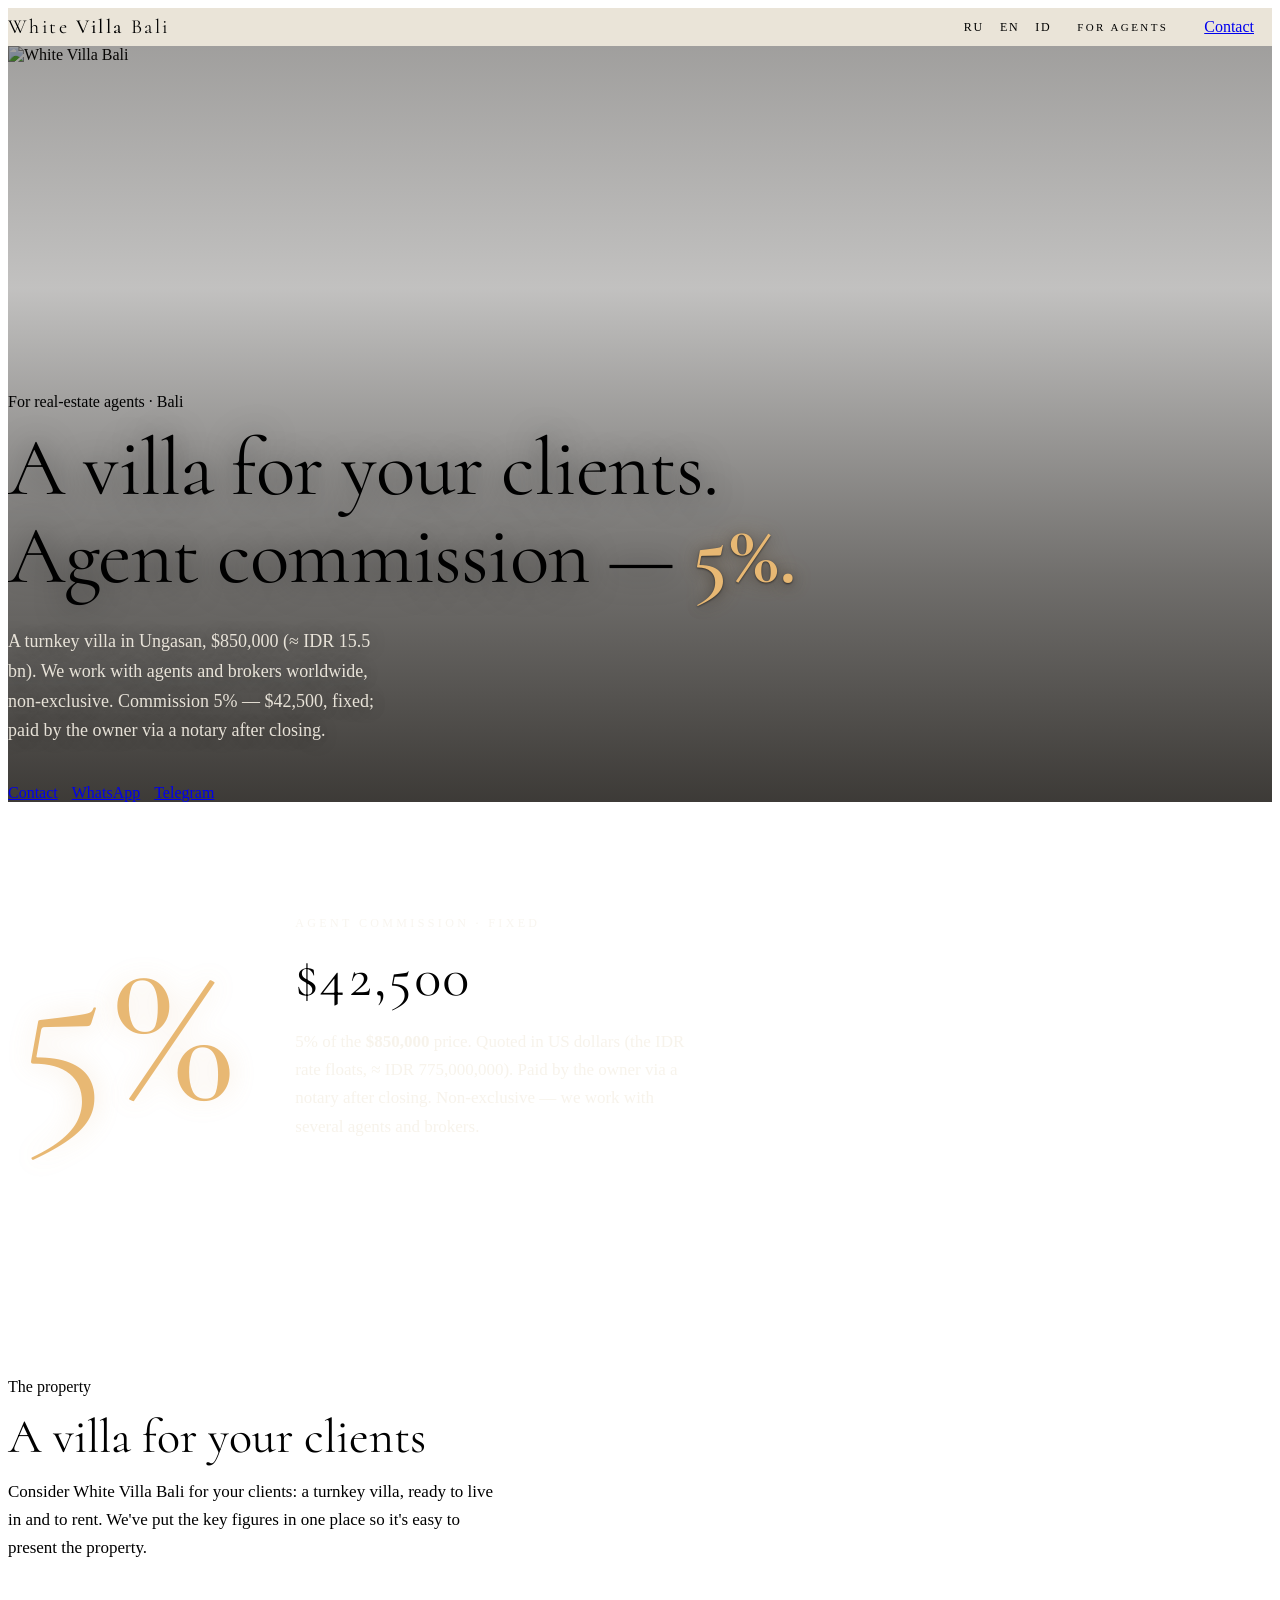
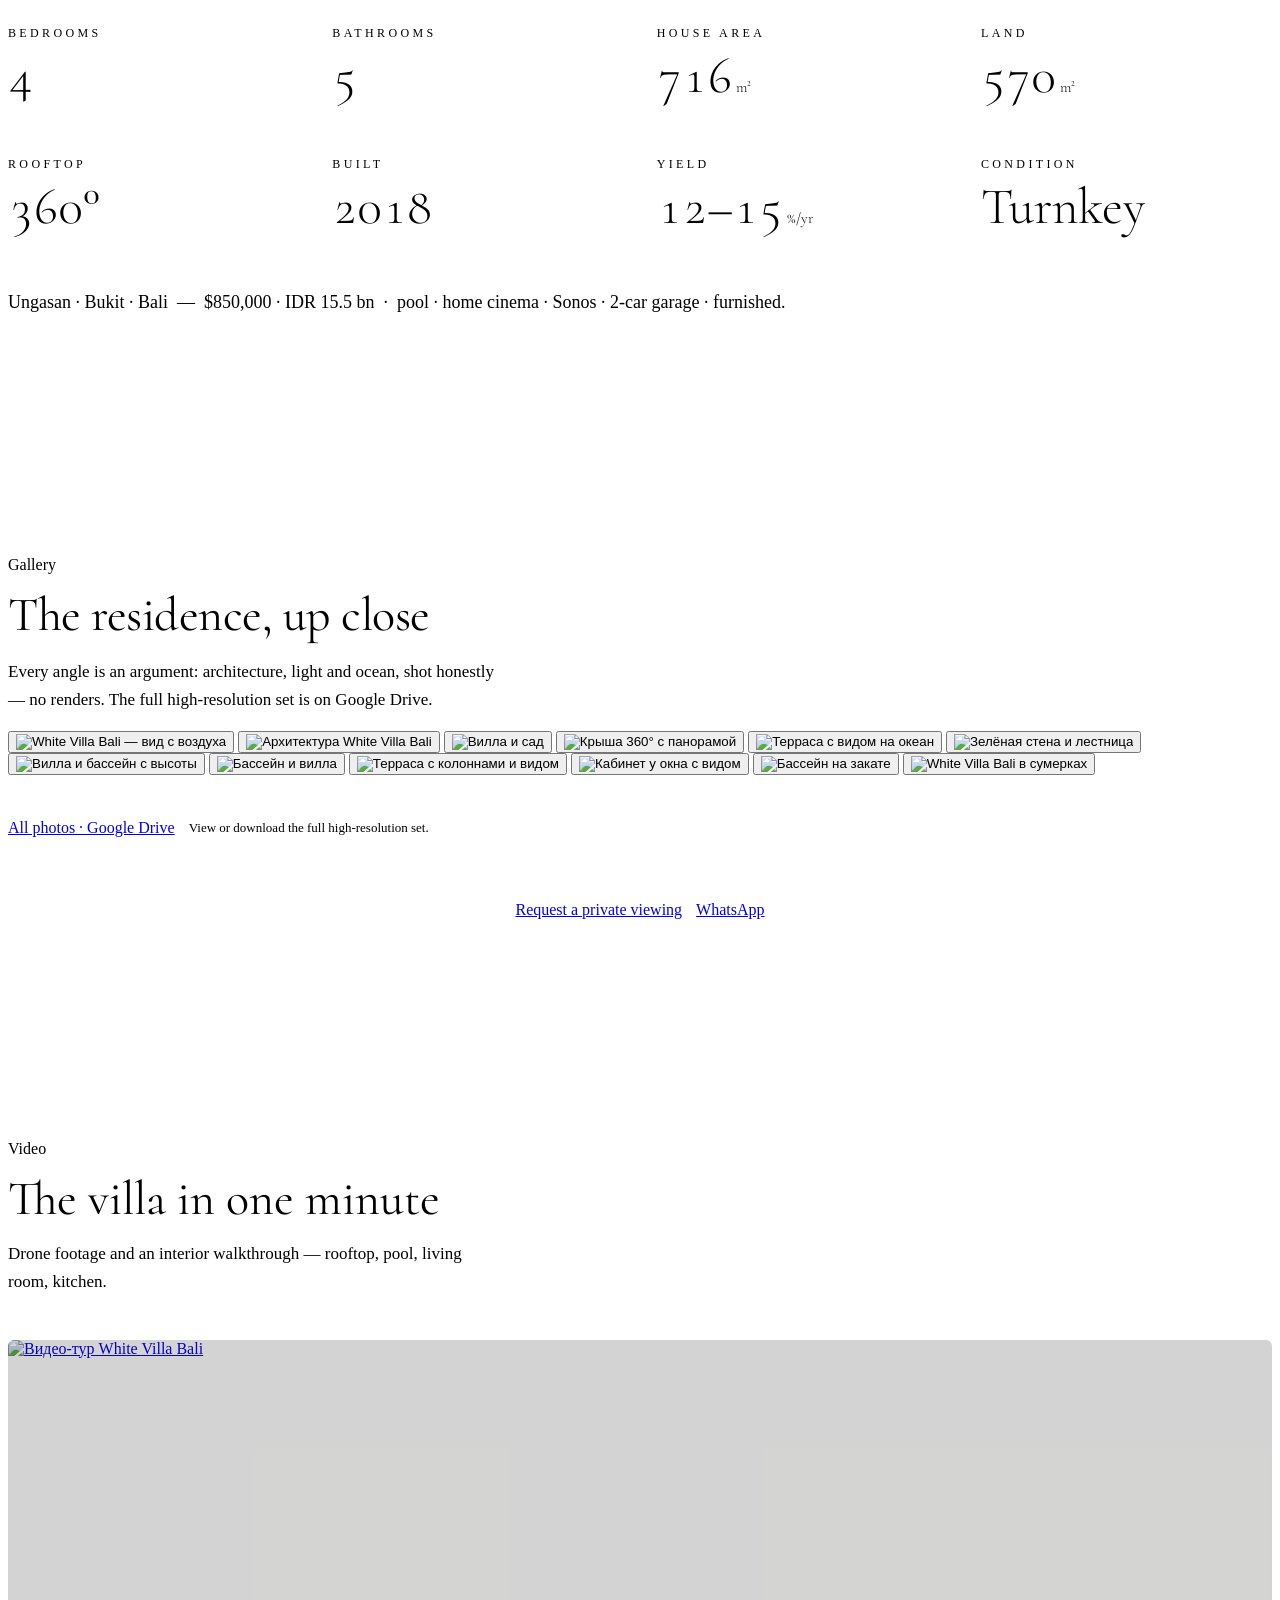
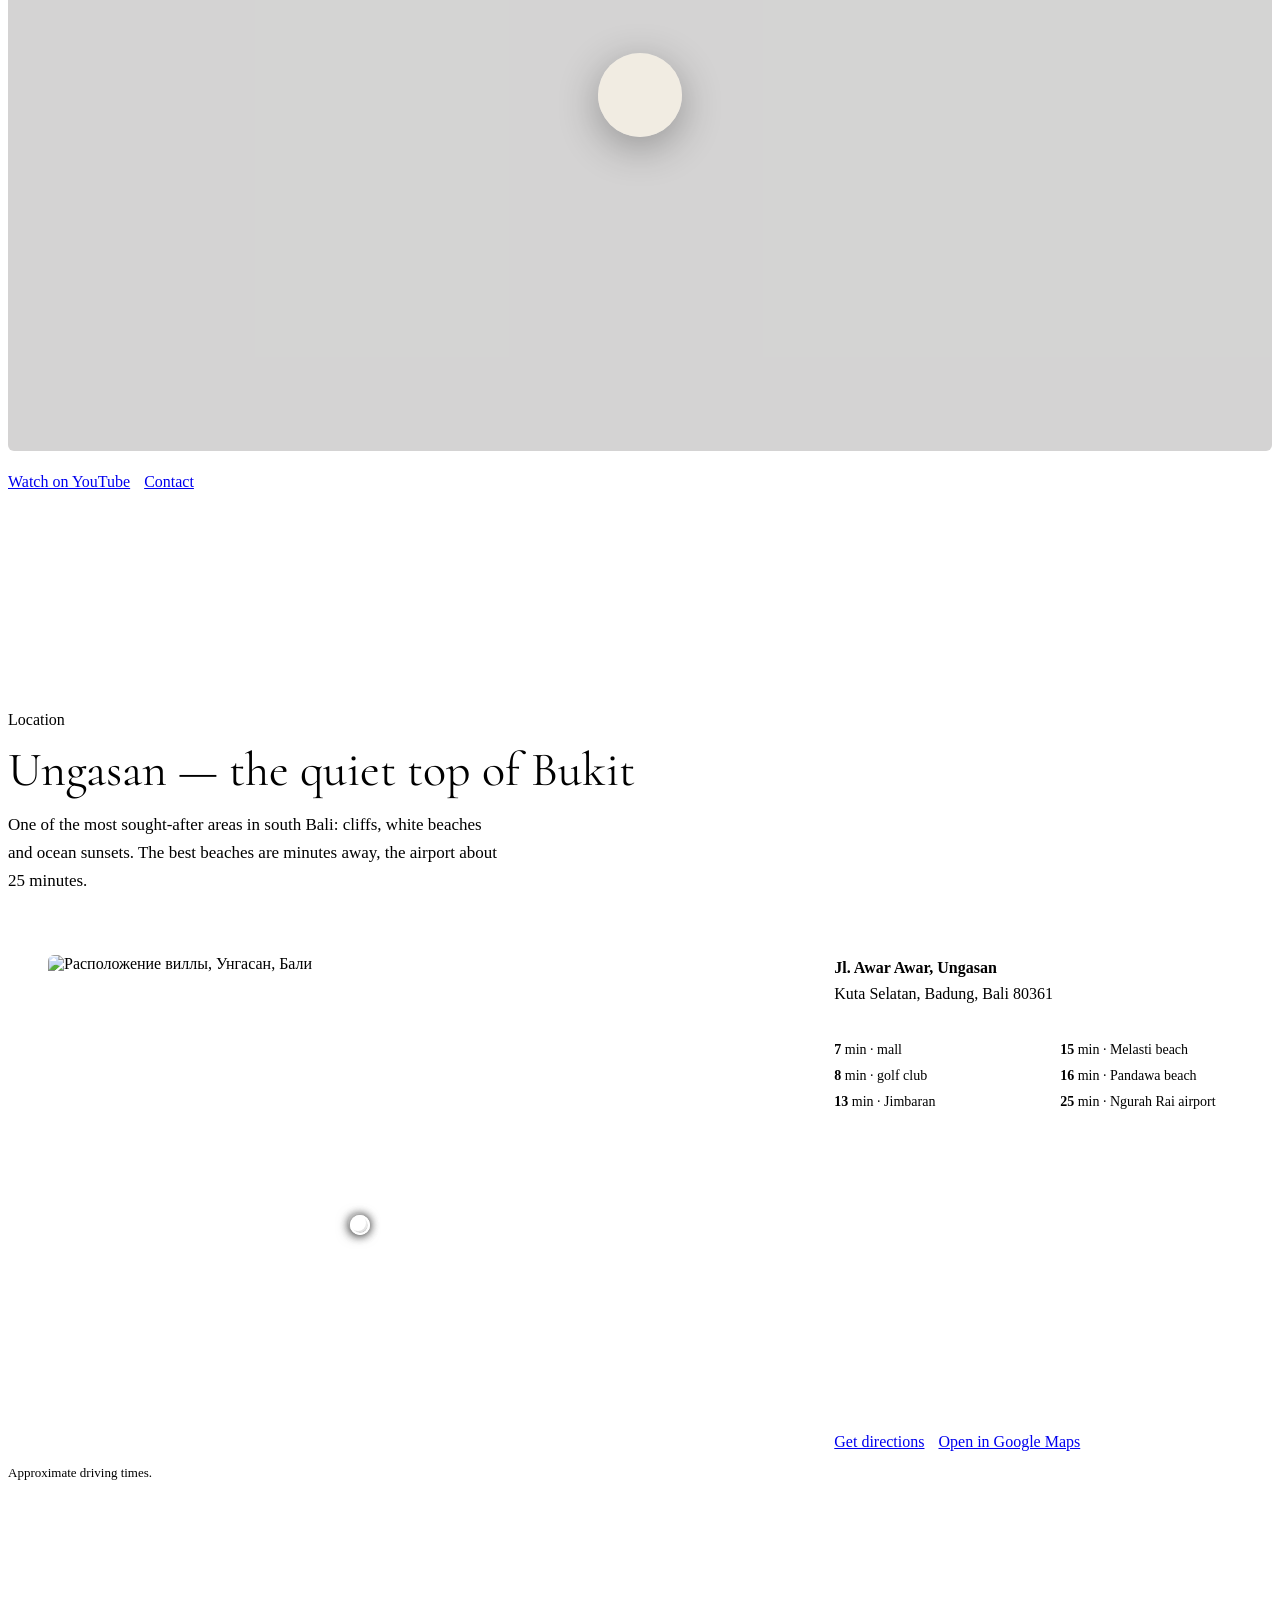
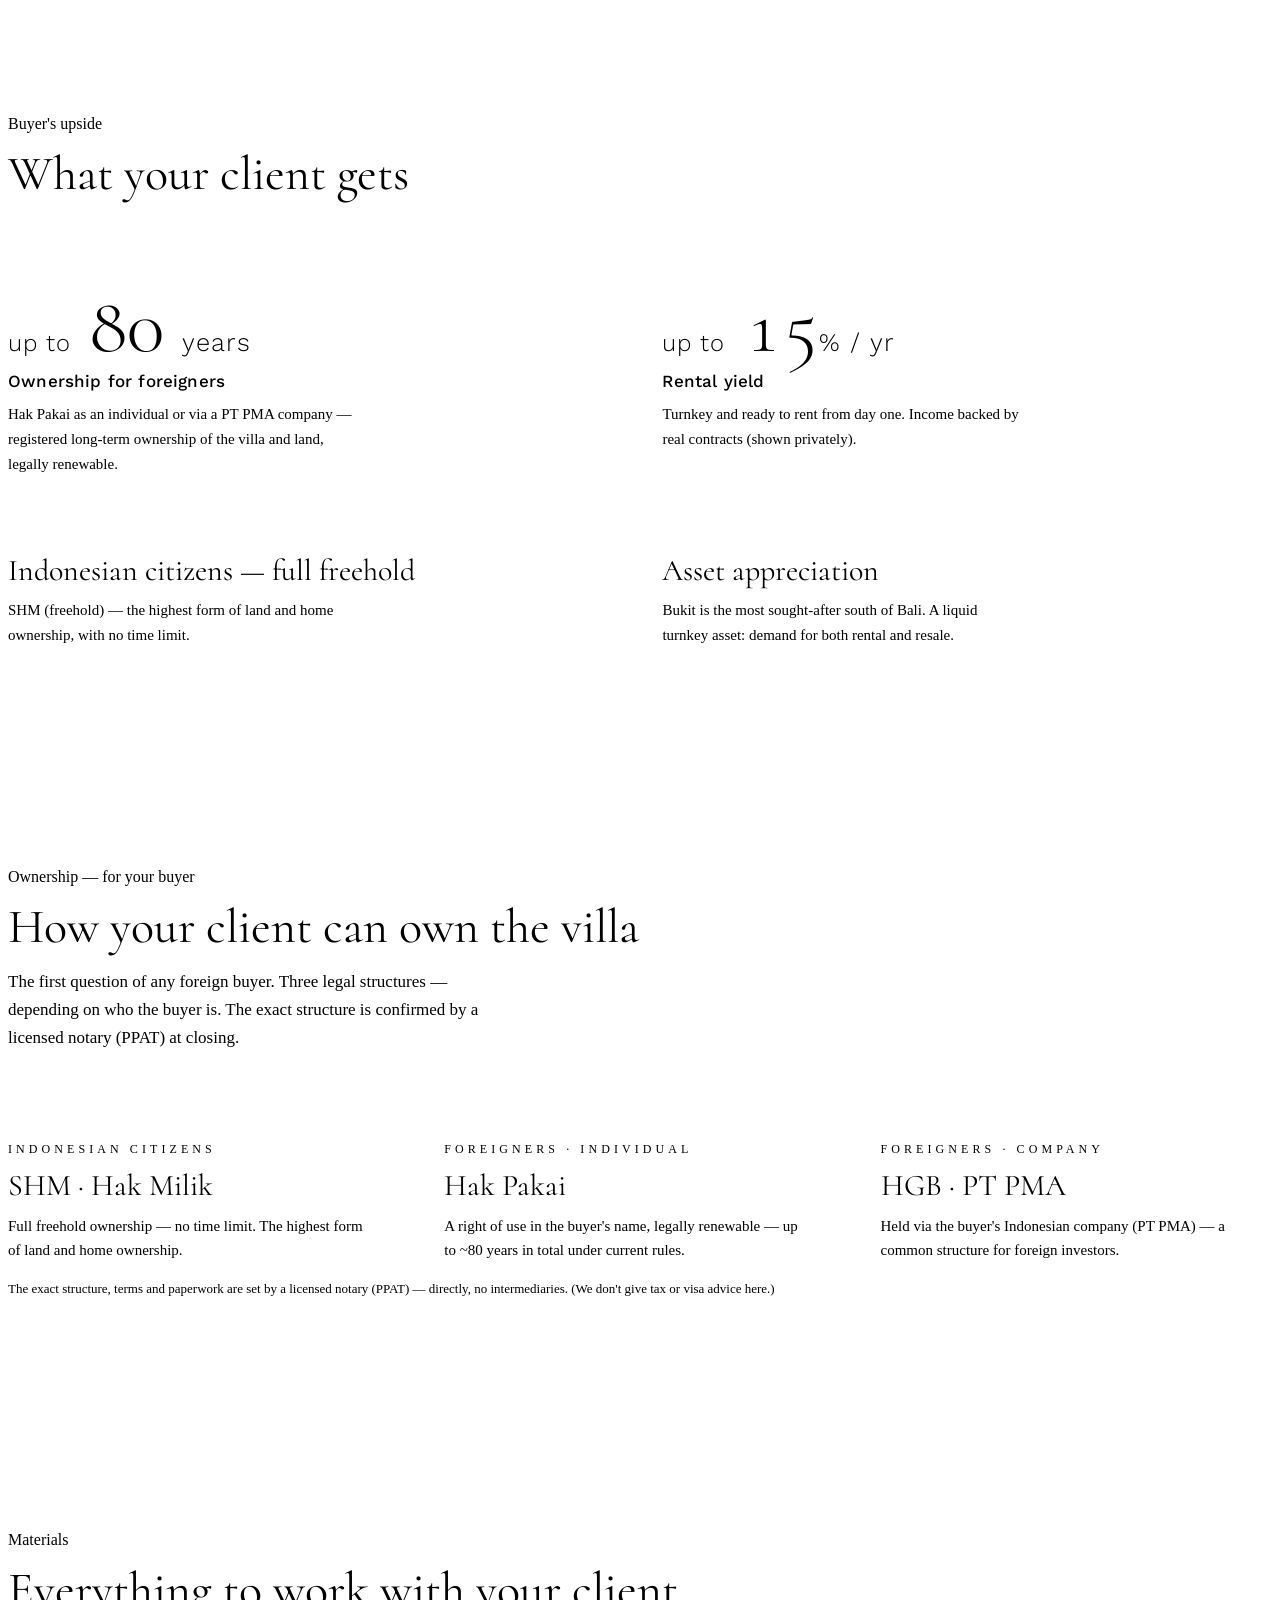
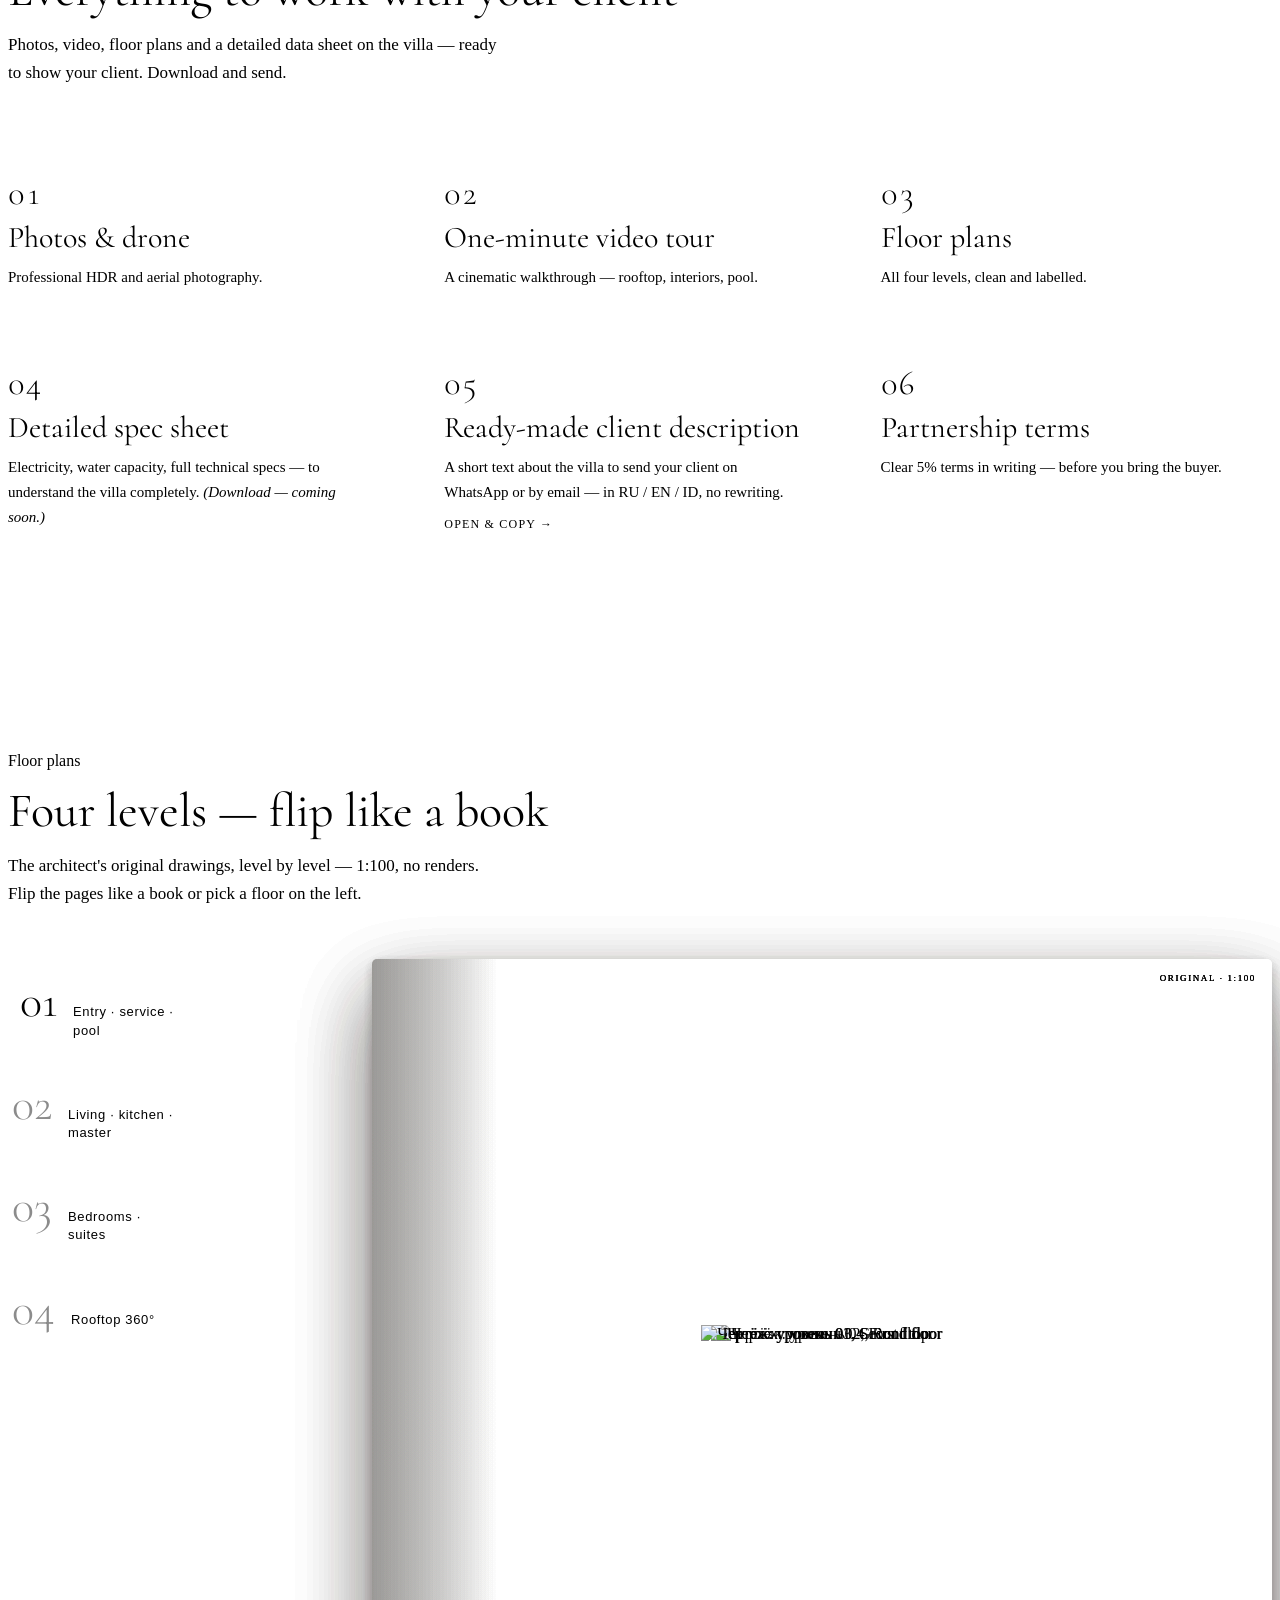
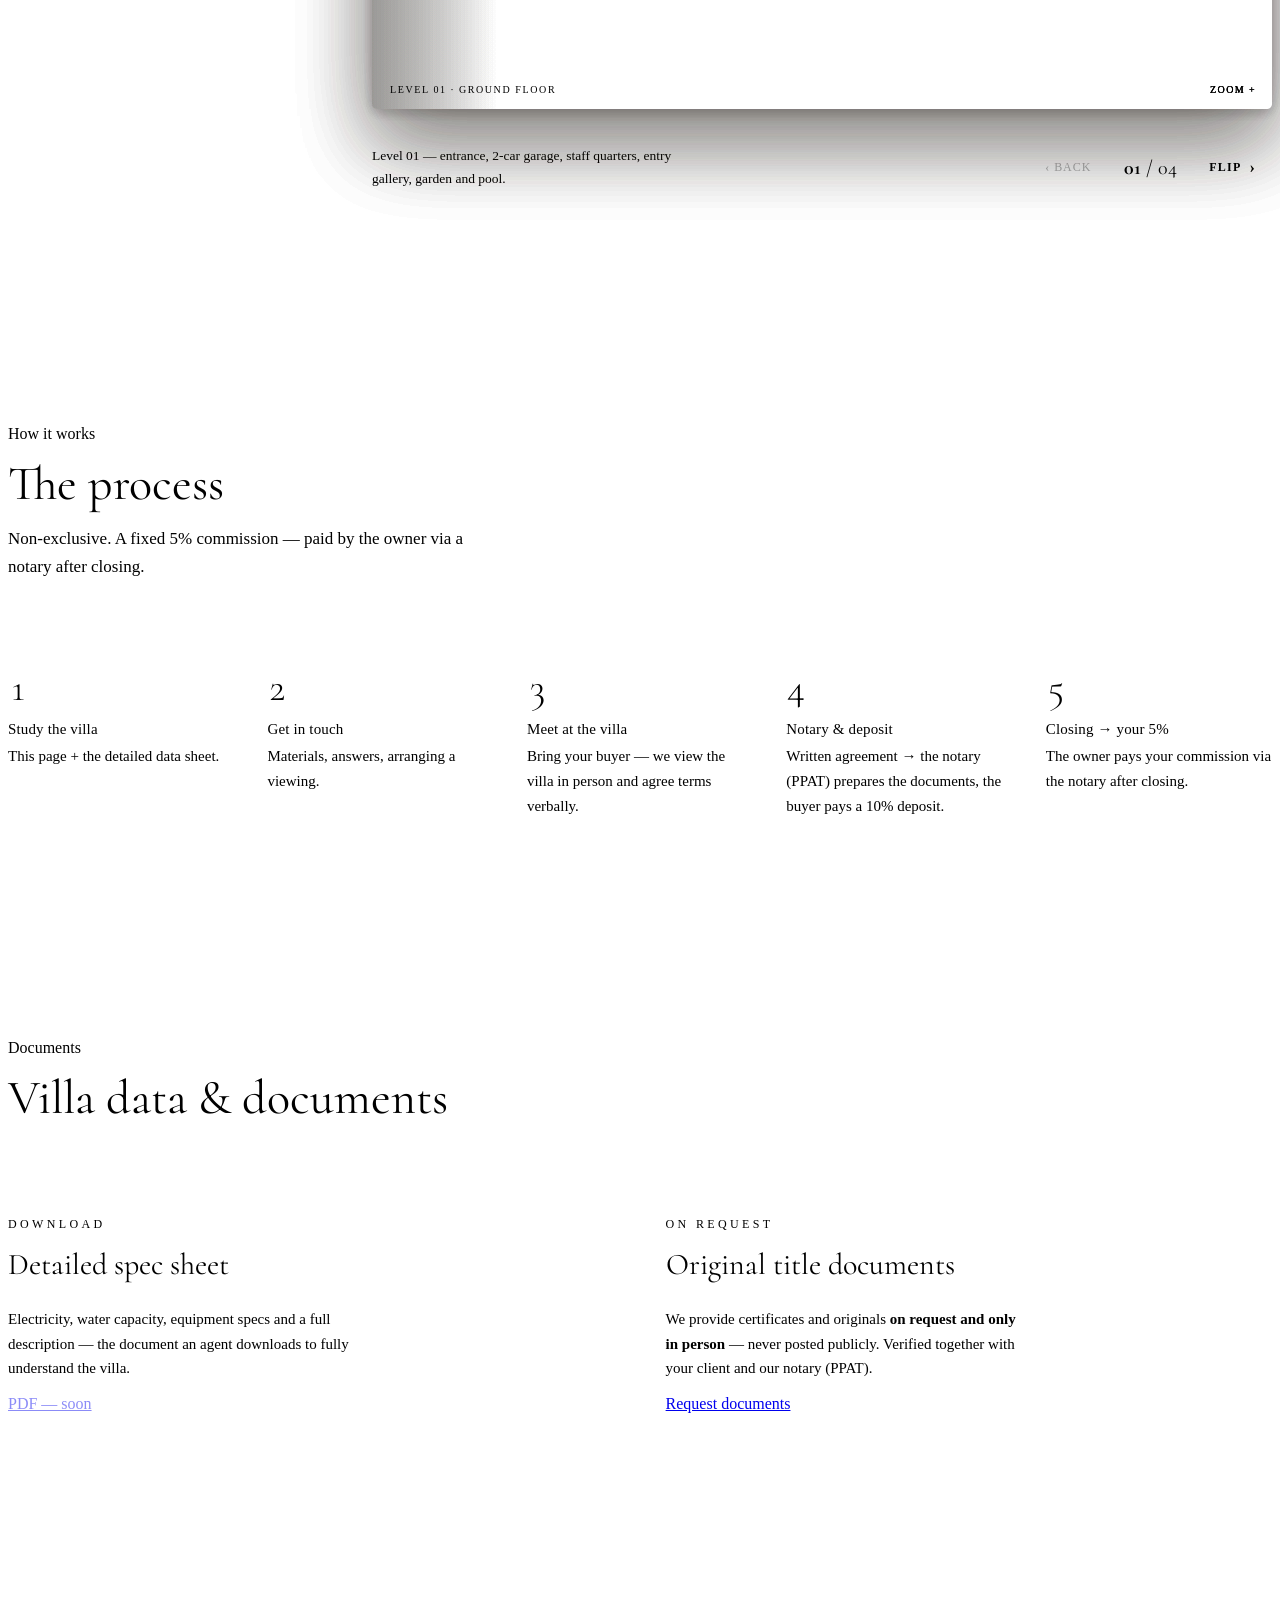
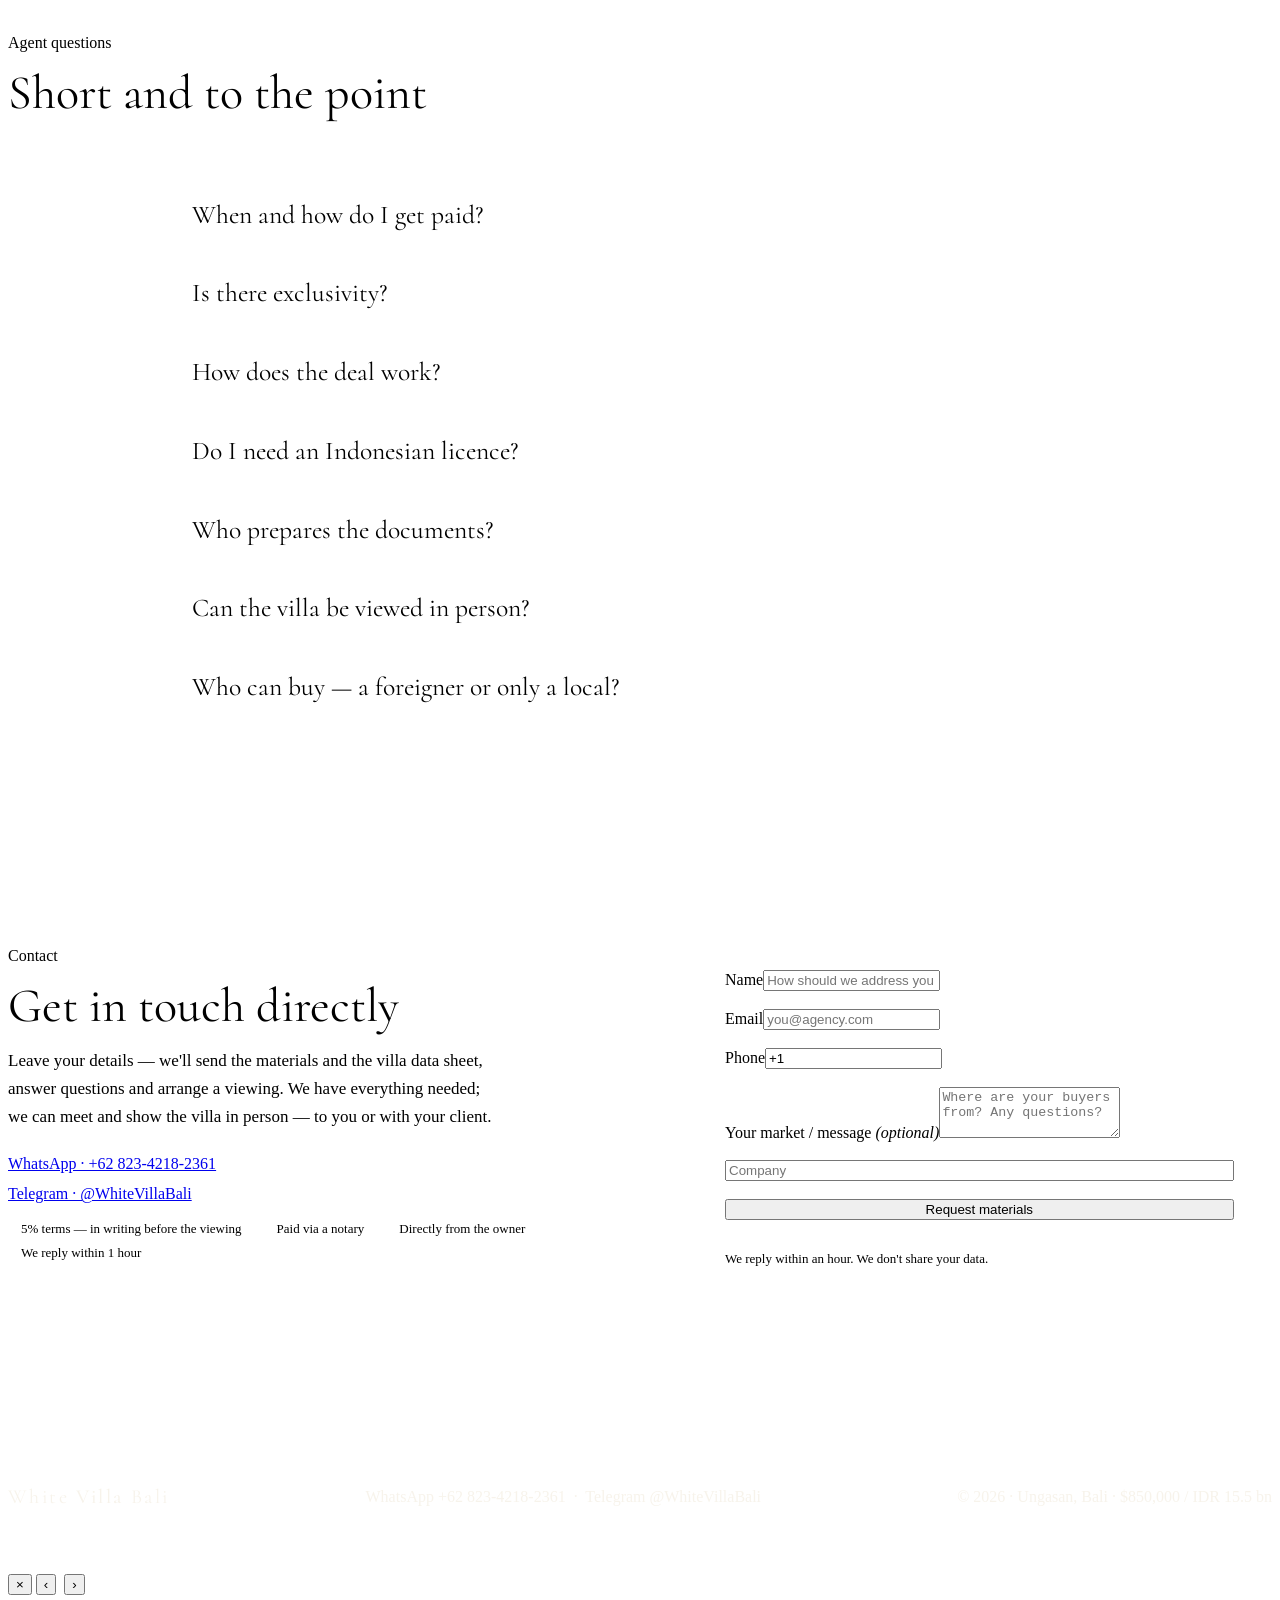
==== docs/agents/index.html @ 8e1dabf9 "Add files via upload" ====
<!DOCTYPE html>
<html lang="ru">
<head>
<meta charset="UTF-8" />
<meta name="viewport" content="width=device-width, initial-scale=1, viewport-fit=cover" />
<title>White Villa Bali — для агентов · комиссия 5%</title>
<meta name="description" content="Продайте White Villa Bali и получите 5% комиссии. Вилла под ключ в Унгасане, Бали — $850 000 (IDR 15,5 млрд). Напрямую от собственника." />
<link rel="canonical" href="https://whitevillabali.com/agents/" />
<meta property="og:type" content="website" />
<meta property="og:site_name" content="White Villa Bali" />
<meta property="og:title" content="White Villa Bali — для агентов · комиссия 5%" />
<meta property="og:description" content="Продайте White Villa Bali и получите 5% ($42 500). Вилла под ключ в Унгасане, Бали. Без эксклюзива, выплата собственником через нотариуса." />
<meta property="og:image" content="https://whitevillabali.com/assets/img/og-image.jpg" />
<meta property="og:url" content="https://whitevillabali.com/agents/" />
<meta name="theme-color" content="#26231E" />
<link rel="icon" type="image/png" sizes="32x32" href="/assets/img/favicon.png?v=20260622" />
<link rel="apple-touch-icon" href="/assets/img/apple-touch-icon.png?v=20260622" />
<link rel="preconnect" href="https://fonts.googleapis.com" />
<link rel="preconnect" href="https://fonts.gstatic.com" crossorigin />
<link href="https://fonts.googleapis.com/css2?family=Cormorant:wght@300;400;500&family=Work+Sans:wght@300;400;500&display=swap" rel="stylesheet" />
<link rel="stylesheet" href="/assets/css/style.css?v=20260624d" />
<link rel="stylesheet" href="https://cdn.jsdelivr.net/npm/intl-tel-input@23.8.0/build/css/intlTelInput.min.css" />
<script src="https://cdn.jsdelivr.net/npm/intl-tel-input@23.8.0/build/js/intlTelInput.min.js"></script>
<style>
  /* ===== Agents page — built on the site's Bali Stone tokens ===== */
  .ag-top{position:sticky;top:0;z-index:40;display:flex;align-items:center;justify-content:space-between;
    padding:16px var(--pad);background:rgba(231,224,210,.86);backdrop-filter:blur(10px);border-bottom:1px solid var(--line)}
  .ag-brand{font-family:"Cormorant",serif;font-size:20px;letter-spacing:.12em;color:var(--ink);text-decoration:none}
  .ag-brand b{color:var(--accent);font-weight:500}
  .ag-tag{font-size:11px;letter-spacing:.22em;text-transform:uppercase;color:var(--ink-soft)}
  .ag-top .btn{padding:10px 18px;min-height:0}

  /* hero */
  .ag-hero{position:relative;min-height:clamp(560px,84vh,820px);display:flex;align-items:flex-end;overflow:hidden}
  .ag-hero__img{position:absolute;inset:0}
  .ag-hero__img img{width:100%;height:100%;object-fit:cover}
  .ag-hero__veil{position:absolute;inset:0;background:linear-gradient(180deg,rgba(18,15,11,.40) 0%,rgba(18,15,11,.26) 32%,rgba(18,15,11,.60) 70%,rgba(18,15,11,.82) 100%)}
  .ag-hero__in{position:relative;max-width:var(--maxw);width:100%;margin:0 auto;padding:0 var(--pad) clamp(40px,6vw,72px)}
  .ag-hero h1{font-family:"Cormorant",serif;font-weight:400;color:var(--hero-ink);line-height:1.02;
    font-size:clamp(38px,6.4vw,86px);margin:.18em 0 .34em;letter-spacing:-.01em;text-shadow:0 2px 30px rgba(0,0,0,.5)}
  .ag-hero h1 em{font-style:normal;color:var(--accent);font-weight:500}
  .ag-hero__sub{color:rgba(244,239,228,.92);max-width:42ch;font-size:clamp(15px,1.5vw,18px);line-height:1.6;
    text-shadow:0 1px 18px rgba(0,0,0,.4)}
  .ag-hero__sub b{color:var(--hero-ink);font-weight:500}
  .ag-cta{display:flex;gap:14px;flex-wrap:wrap;margin-top:clamp(26px,3vw,38px)}

  /* section heads */
  .ag-head{max-width:var(--maxw);margin:0 auto;padding:0 var(--pad)}
  .ag-h2{font-family:"Cormorant",serif;font-weight:400;font-size:clamp(28px,3.8vw,48px);color:var(--ink);
    line-height:1.08;margin:.3em 0 0}
  .ag-lead{color:var(--ink-soft);max-width:60ch;font-size:clamp(15px,1.4vw,17px);line-height:1.6;margin-top:14px}

  /* commission feature */
  .ag-comm{background:var(--primary);color:var(--hero-ink)}
  .ag-comm .wrap{display:grid;grid-template-columns:auto 1fr;gap:clamp(26px,5vw,72px);align-items:center}
  .ag-comm__num{font-family:"Cormorant",serif;font-weight:500;color:#E8B873;
    font-size:clamp(110px,17vw,230px);line-height:.86;letter-spacing:-.02em;
    text-shadow:0 0 26px rgba(214,160,94,.22)}
  .ag-comm__k{font-size:11px;letter-spacing:.26em;text-transform:uppercase;color:rgba(244,239,228,.6)}
  .ag-comm__big{font-family:"Cormorant",serif;font-size:clamp(30px,4.4vw,56px);margin:.12em 0 .1em;color:var(--hero-ink)}
  .ag-comm__sub{color:rgba(244,239,228,.74);max-width:46ch;line-height:1.6;font-size:clamp(14px,1.4vw,17px)}
  .ag-comm__sub b{color:var(--accent)}

  /* spec — editorial stat row (no boxes, only hairlines) */
  .ag-spec{display:grid;grid-template-columns:repeat(4,1fr);gap:clamp(26px,3vw,46px) clamp(22px,2.6vw,44px);
    margin-top:clamp(40px,5vw,64px);background:none;border:0}
  .ag-spec div{background:none;padding:0 0 16px;border-bottom:1px solid var(--line)}
  .ag-spec dt{font-size:11px;letter-spacing:.2em;text-transform:uppercase;color:var(--ink-soft)}
  .ag-spec dd{font-family:"Cormorant",serif;font-weight:300;font-size:clamp(34px,4vw,54px);color:var(--ink);margin:10px 0 0;line-height:1}
  .ag-spec dd small{font-size:15px;color:var(--ink-soft)}
  .ag-price{margin-top:clamp(26px,3vw,40px);font-size:clamp(15px,1.5vw,18px);color:var(--ink-soft);line-height:1.65}
  .ag-price b{color:var(--ink);font-weight:500}
  .ag-grid--3{grid-template-columns:repeat(3,1fr)}
  .ag-comm__num,.ag-comm__big,.ag-spec dd,.ag-price,.ag-loc__near,.ag-step .s,.ag-card .n{font-variant-numeric:tabular-nums}

  /* gallery / video / location */
  .ag-gallery{display:grid;grid-template-columns:repeat(4,1fr);gap:10px;margin-top:clamp(28px,4vw,44px)}
  .ag-gallery img{width:100%;aspect-ratio:4/3;object-fit:cover;border-radius:4px;display:block}
  .ag-video{position:relative;display:block;margin-top:clamp(28px,4vw,44px);border-radius:6px;overflow:hidden;aspect-ratio:16/9}
  .ag-video img{width:100%;height:100%;object-fit:cover;display:block}
  .ag-video__play{position:absolute;inset:0;display:flex;align-items:center;justify-content:center;background:rgba(18,15,11,.18);transition:background .3s}
  .ag-video:hover .ag-video__play{background:rgba(18,15,11,.32)}
  .ag-video__play>span{width:84px;height:84px;border-radius:50%;background:rgba(244,239,228,.94);display:flex;align-items:center;justify-content:center;box-shadow:0 10px 40px rgba(0,0,0,.3)}
  .ag-video__play>span::after{content:"";border-left:24px solid var(--ink);border-top:15px solid transparent;border-bottom:15px solid transparent;margin-left:7px}
  .ag-loc{display:grid;grid-template-columns:1.5fr 1fr;gap:clamp(20px,3vw,40px);margin-top:clamp(28px,4vw,44px);align-items:stretch}
  .ag-loc__map{border-radius:6px;overflow:hidden;min-height:280px}
  .ag-loc__map img{width:100%;height:100%;object-fit:cover;display:block}
  .ag-loc__info{display:flex;flex-direction:column;gap:14px}
  .ag-loc__near{list-style:none;padding:0;margin:0;columns:2;font-size:14px;color:var(--ink-soft)}
  .ag-loc__near li{padding:5px 0}
  .ag-loc__near b{color:var(--accent);font-weight:600}
  .ag-drive{display:flex;gap:14px;flex-wrap:wrap;margin-top:22px;align-items:center}
  .ag-drive .hint{font-size:13px;color:var(--ink-soft)}

  /* why / kit cards — borderless editorial (hairline top-rule + air) */
  .ag-grid{display:grid;grid-template-columns:repeat(2,1fr);gap:clamp(30px,4vw,56px) clamp(28px,3.5vw,52px);margin-top:clamp(40px,5vw,64px)}
  .ag-card{background:none;border:0;border-top:1px solid var(--line);border-radius:0;padding:clamp(20px,2.2vw,26px) 0 0}
  .ag-card h3{font-family:"Cormorant",serif;font-weight:400;font-size:clamp(22px,2.4vw,30px);color:var(--ink);margin:0 0 10px;line-height:1.12;transition:color .25s ease-out}
  .ag-card p{color:var(--ink-soft);line-height:1.65;font-size:15px;margin:0;max-width:48ch}
  .ag-card .n{font-family:"Cormorant",serif;font-weight:300;color:var(--accent);font-size:34px;line-height:1;display:block;margin-bottom:10px}
  .ag-card .who{display:block;font-size:11px;letter-spacing:.2em;text-transform:uppercase;color:var(--accent);margin-bottom:12px}

  /* steps — numbered editorial row (no gridline box) */
  .ag-steps{display:grid;grid-template-columns:repeat(5,1fr);gap:clamp(22px,2.6vw,40px);background:none;border:0;
    margin-top:clamp(40px,5vw,64px)}
  .ag-step{background:none;padding:clamp(18px,2vw,22px) 0 0;border-top:1px solid var(--line)}
  .ag-step .s{font-family:"Cormorant",serif;font-weight:300;color:var(--accent);font-size:clamp(30px,3.4vw,40px);line-height:1}
  .ag-step h4{font-size:15px;margin:14px 0 6px;color:var(--ink);font-weight:500;letter-spacing:.01em}
  .ag-step p{font-size:13.5px;color:var(--ink-soft);line-height:1.6;margin:0}

  /* documents — light, no heavy boxes */
  .ag-docs{display:grid;grid-template-columns:1fr 1fr;gap:clamp(30px,4vw,60px);margin-top:clamp(40px,5vw,64px)}
  .ag-doc{background:none;border:0;border-top:1px solid var(--line);border-radius:0;padding:clamp(20px,2.4vw,28px) 0 0;display:flex;flex-direction:column;gap:14px;align-items:flex-start}
  .ag-doc h3{font-family:"Cormorant",serif;font-weight:400;font-size:clamp(22px,2.4vw,30px);color:var(--ink);margin:0}
  .ag-doc p{color:var(--ink-soft);line-height:1.65;font-size:15px;margin:0;flex:1}
  .ag-doc .pill{align-self:flex-start;font-size:11px;letter-spacing:.2em;text-transform:uppercase;color:var(--accent)}
  .ag-doc .btn[disabled]{opacity:.45;pointer-events:none}

  /* contact */
  .ag-contact .wrap{display:grid;grid-template-columns:1.05fr 1fr;gap:clamp(30px,5vw,72px);align-items:start}
  .ag-direct{display:flex;flex-direction:column;gap:12px;margin-top:24px}
  .ag-form{background:var(--paper);border:0;border-radius:10px;padding:clamp(26px,3vw,40px);
    display:flex;flex-direction:column;gap:18px}
  .ag-note{font-size:13px;color:var(--ink-soft)}

  /* footer */
  .ag-ft{background:var(--primary);color:rgba(244,239,228,.74);padding:clamp(40px,5vw,64px) 0}
  .ag-ft .wrap{display:flex;justify-content:space-between;gap:24px;flex-wrap:wrap;align-items:center}
  .ag-ft a{color:var(--hero-ink);text-decoration:none;border-bottom:1px solid transparent}
  .ag-ft a:hover{border-color:var(--accent)}

  /* thank-you popup */
  .ag-pop{position:fixed;inset:0;z-index:120;display:flex;align-items:center;justify-content:center;
    background:rgba(20,17,13,.55);backdrop-filter:blur(6px);opacity:0;visibility:hidden;transition:.4s}
  .ag-pop.is-open{opacity:1;visibility:visible}
  .ag-pop__card{background:var(--paper);border:1px solid var(--line);border-radius:8px;max-width:430px;width:calc(100% - 40px);
    padding:clamp(34px,5vw,48px) clamp(26px,4vw,40px);text-align:center;box-shadow:0 34px 90px rgba(38,35,30,.4)}
  .ag-pop__ic{width:60px;height:60px;border-radius:50%;background:var(--accent);color:#fff;display:flex;align-items:center;
    justify-content:center;margin:0 auto 18px;font-size:26px}
  .ag-pop h3{font-family:"Cormorant",serif;font-weight:500;font-size:28px;color:var(--ink);margin:0 0 8px}
  .ag-pop p{color:var(--ink-soft);line-height:1.55;margin:0 0 22px}

  /* client-description modal */
  .ag-modal{position:fixed;inset:0;z-index:130;display:flex;align-items:center;justify-content:center;
    background:rgba(20,17,13,.6);backdrop-filter:blur(6px);opacity:0;visibility:hidden;transition:.35s;padding:20px}
  .ag-modal.is-open{opacity:1;visibility:visible}
  .ag-modal__card{background:var(--paper);border:1px solid var(--line);border-radius:10px;max-width:680px;width:100%;
    max-height:88vh;overflow:auto;padding:clamp(26px,3.4vw,40px);position:relative;box-shadow:0 34px 90px rgba(38,35,30,.42)}
  .ag-modal__x{position:absolute;top:12px;right:16px;background:none;border:0;font-size:30px;line-height:1;color:var(--ink-soft);cursor:pointer}
  .ag-modal__card h3{font-family:"Cormorant",serif;font-weight:500;font-size:clamp(24px,3vw,32px);color:var(--ink);margin:0 0 6px}
  .ag-modal__hint{color:var(--ink-soft);font-size:14px;line-height:1.55;margin:0 0 20px}
  .ag-desc{border:1px solid var(--line);border-radius:6px;margin-bottom:16px;overflow:hidden}
  .ag-desc__h{display:flex;align-items:center;justify-content:space-between;gap:12px;padding:10px 14px;background:rgba(140,122,94,.08);border-bottom:1px solid var(--line)}
  .ag-desc__h span{font-size:12px;letter-spacing:.12em;text-transform:uppercase;color:var(--ink-soft)}
  .ag-desc__h .btn{padding:7px 14px;min-height:0;font-size:12px}
  .ag-desc__t{font-family:"Work Sans",sans-serif;font-size:13.5px;line-height:1.62;color:var(--ink);white-space:pre-wrap;
    margin:0;padding:14px 16px;background:var(--paper)}
  .ag-card[data-open]{cursor:pointer;transition:transform .25s ease-out}
  .ag-card[data-open]:hover{transform:translateY(-3px)}
  .ag-card[data-open]:hover h3{color:var(--accent)}
  .ag-card .open-cue{display:inline-block;margin-top:12px;font-size:12px;letter-spacing:.1em;text-transform:uppercase;color:var(--accent)}

  @media(max-width:860px){
    .ag-comm .wrap{grid-template-columns:1fr;gap:18px}
    .ag-spec{grid-template-columns:repeat(2,1fr)}
    .ag-grid{grid-template-columns:1fr!important}
    .ag-gallery{grid-template-columns:repeat(2,1fr)}
    .ag-loc{grid-template-columns:1fr}
    .ag-loc__near{columns:1}
    .ag-steps{grid-template-columns:1fr}
    .ag-docs{grid-template-columns:1fr}
    .ag-contact .wrap{grid-template-columns:1fr}
    .ag-cta .btn,.ag-direct .btn{width:100%}
    .ag-top .ag-tag{display:none}
  }

  /* ════════ UPGRADE PACK ════════ */
  /* — section rhythm: −1/3 vs buyer site — */
  .section{padding:clamp(64px,8vw,112px) 0}

  /* — hero "5%" — readable over the photo — */
  .ag-hero h1 em{font-style:normal;color:#E8B873;font-weight:600;font-size:1.06em;letter-spacing:.005em;
    text-shadow:0 1px 2px rgba(0,0,0,.55),0 2px 14px rgba(0,0,0,.45),0 0 22px rgba(214,160,94,.3)}

  /* — typography normalization (no more "dancing" text) — */
  .section__title{font-family:"Cormorant",Georgia,serif;font-weight:400;font-size:clamp(28px,3.8vw,48px);line-height:1.08;letter-spacing:-.01em;color:var(--ink);max-width:none;margin:.3em 0 0}
  .section__lead{font-size:clamp(15px,1.4vw,17px);line-height:1.65;color:var(--ink-soft);font-weight:400;max-width:58ch;margin-top:16px}
  .ag-comm__k,.ag-card .who,.ag-doc .pill,.ag-spec dt{font-size:12px;font-weight:500;letter-spacing:.28em;text-transform:uppercase}
  .ag-lead{line-height:1.65;max-width:58ch}
  .ag-comm__sub,.ag-hero__sub{line-height:1.65}
  .ag-comm__big,.ag-pop h3,.ag-modal__card h3{font-weight:400}
  .ag-card h3{line-height:1.14}
  .ag-doc h3{margin:0 0 10px}
  .ag-comm__num{font-weight:300}
  .ag-step p{font-size:15px;line-height:1.65}
  .ag-doc p{max-width:48ch}

  /* — section CTA row (gallery bottom etc.) — */
  .sec__cta{display:flex;gap:14px;justify-content:center;flex-wrap:wrap;margin-top:clamp(40px,6vw,64px)}

  /* — location: bigger map + animated villa pin — */
  .ag-loc{grid-template-columns:1.8fr 1fr}
  .ag-loc__map{position:relative;min-height:clamp(320px,40vw,480px)}
  .ag-loc__here{position:absolute;left:43.8%;top:55.7%;width:16px;height:16px;margin:-8px 0 0 -8px;border-radius:50%;background:#fff;border:2px solid var(--accent);box-shadow:0 0 0 2px rgba(255,255,255,.55),0 3px 14px rgba(0,0,0,.65);z-index:3}
  .ag-loc__here::before,.ag-loc__here::after{content:"";position:absolute;left:50%;top:50%;width:16px;height:16px;margin:-8px 0 0 -8px;border-radius:50%;border:2px solid #fff;box-shadow:0 0 10px rgba(0,0,0,.45);animation:aghereping 2.6s var(--ease,ease-out) infinite}
  .ag-loc__here::after{animation-delay:1.3s}
  @keyframes aghereping{0%{transform:scale(1);opacity:.9}70%,100%{transform:scale(5);opacity:0}}

  /* — steps: animated connecting line — */
  .ag-steps{position:relative}
  .ag-steps::before,.ag-steps::after{content:"";position:absolute;pointer-events:none;left:0;right:0;top:calc(clamp(18px,2vw,22px) + .5em);height:1px}
  .ag-steps::before{background:var(--line)}
  .ag-steps::after{background:var(--accent);transform-origin:left center;transform:scaleX(0);transition:transform 760ms cubic-bezier(.22,.61,.36,1)}
  .ag-steps.is-drawn::after{transform:scaleX(1)}
  /* steps stay fully visible; only the connecting bronze line animates (no hidden content) */

  /* — phone intl-tel-input fit — */
  .field .iti{width:100%}
  .field .iti__tel-input{width:100%}
  .iti__dropdown-content{font-family:inherit}

  /* — floor plans (magazine flip-book), ported from buyer site — */
  .pln__grid{display:grid;grid-template-columns:300px 1fr;gap:clamp(30px,5vw,72px);margin-top:clamp(36px,4vw,56px);align-items:start}
  .pln__levels{display:flex;flex-direction:column;border-top:1px solid var(--line)}
  .pln__level{display:flex;align-items:baseline;gap:16px;width:100%;text-align:left;background:none;border:0;border-bottom:1px solid var(--line);padding:22px 4px;cursor:pointer;color:var(--ink-soft);transition:color .35s var(--ease,ease-out),padding .35s var(--ease,ease-out)}
  .pln__level:hover{color:var(--ink);padding-left:10px}
  .pln__num{font-family:"Cormorant",serif;font-size:46px;font-weight:300;line-height:.9;color:var(--accent);opacity:.45;transition:opacity .35s}
  .pln__name{font-size:13px;letter-spacing:.05em;line-height:1.4;max-width:15ch}
  .pln__level.is-active{color:var(--ink);padding-left:14px;border-left:2px solid var(--accent);margin-left:-2px}
  .pln__level.is-active .pln__num{opacity:1}
  .pln__stage{position:relative}
  .pln__mag{position:relative;width:100%;aspect-ratio:1.2;perspective:2600px}
  .pln__page{position:absolute;inset:0;transform-origin:left center;backface-visibility:hidden;border-radius:5px;overflow:hidden;background:var(--paper);box-shadow:0 34px 80px rgba(38,35,30,.18),0 4px 14px rgba(38,35,30,.07);transition:transform .9s cubic-bezier(.3,.74,.24,1),box-shadow .9s}
  .pln__page.flipped{transform:rotateY(-176deg);box-shadow:0 34px 80px rgba(38,35,30,.05)}
  .pln__tag,.pln__cap,.pln__zoomhint,.pln__planimg{-webkit-backface-visibility:hidden;backface-visibility:hidden}
  .pln__cap,.pln__tag,.pln__zoomhint{opacity:0;transition:opacity .35s ease}
  .pln__page.is-current .pln__cap,.pln__page.is-current .pln__tag,.pln__page.is-current .pln__zoomhint{opacity:1}
  .pln__page::after{content:"";position:absolute;inset:0;pointer-events:none;background:linear-gradient(90deg,rgba(38,35,30,.14) 0%,rgba(38,35,30,0) 14%)}
  .pln__page.is-plan{display:flex;align-items:center;justify-content:center;padding:clamp(14px,1.8vw,26px)}
  .pln__planimg{max-width:100%;max-height:100%;object-fit:contain;cursor:zoom-in}
  .pln__tag{position:absolute;top:14px;right:16px;z-index:2;font-size:9px;letter-spacing:.18em;text-transform:uppercase;color:var(--accent);opacity:.7}
  .pln__cap{position:absolute;left:18px;bottom:14px;z-index:2;font-size:10px;letter-spacing:.16em;text-transform:uppercase;color:var(--ink-soft)}
  .pln__zoomhint{position:absolute;right:16px;bottom:14px;z-index:2;font-size:10px;letter-spacing:.14em;text-transform:uppercase;color:var(--accent);opacity:.75;pointer-events:none}
  .pln__bar{display:flex;align-items:center;justify-content:space-between;gap:24px;margin-top:22px}
  .pln__leadcap{font-size:13.5px;line-height:1.7;color:var(--ink-soft);max-width:46ch}
  .pln__leadcap b{color:var(--ink);font-weight:500}
  .pln__pager{display:flex;align-items:center;gap:14px;flex:none}
  .pln__pager button{display:inline-flex;align-items:center;gap:8px;background:none;border:1px solid var(--line);border-radius:2px;padding:11px 16px;font:inherit;font-size:12px;letter-spacing:.08em;text-transform:uppercase;color:var(--ink);cursor:pointer;transition:.3s}
  .pln__pager button:hover{background:var(--accent);border-color:var(--accent);color:var(--hero-ink)}
  .pln__pager button[disabled]{opacity:.3;pointer-events:none}
  .pln__count{font-family:"Cormorant",serif;font-size:20px;color:var(--ink-soft);min-width:58px;text-align:center}
  .pln__count b{color:var(--ink)}
  .pln__pager .pln__next{background:var(--accent);border-color:var(--accent);color:var(--hero-ink);font-weight:600;letter-spacing:.1em;animation:plnPulse 2.6s ease-out infinite}
  .pln__pager .pln__next:hover{background:var(--primary);border-color:var(--primary);color:var(--hero-ink);animation:none}
  .pln__pager .pln__next .pln__arw{display:inline-block;font-size:16px;line-height:0;animation:plnNudge 1.5s ease-in-out infinite}
  .pln__pager .pln__next[disabled],.pln__pager .pln__next[disabled] .pln__arw{animation:none}
  @keyframes plnNudge{0%,55%,100%{transform:translateX(0)}28%{transform:translateX(6px)}}
  @keyframes plnPulse{0%{box-shadow:0 0 0 0 rgba(140,122,94,.55)}70%{box-shadow:0 0 0 13px rgba(140,122,94,0)}100%{box-shadow:0 0 0 0 rgba(140,122,94,0)}}
  .pln__zoom{position:fixed;inset:0;z-index:90;display:none;align-items:center;justify-content:center;background:rgba(18,15,11,.92);padding:clamp(16px,4vw,48px);cursor:zoom-out}
  .pln__zoom.is-open{display:flex}
  .pln__zoom img{max-width:100%;max-height:100%;object-fit:contain;background:var(--paper);border-radius:4px;box-shadow:0 30px 90px rgba(0,0,0,.4)}
  .pln__zoom-x{position:absolute;top:18px;right:24px;background:none;border:0;color:var(--hero-ink);font-size:34px;line-height:1;cursor:pointer;opacity:.8;transition:opacity .3s}
  .pln__zoom-x:hover{opacity:1}

  @media (prefers-reduced-motion:reduce){
    .pln__page{transition:none!important}
    .pln__pager .pln__next,.pln__pager .pln__next .pln__arw{animation:none}
    .ag-steps::after{transition:none;transform:scaleX(1)}
    .ag-step{opacity:1;transform:none;transition:none}
  }

  @media(max-width:860px){
    .section{padding:clamp(40px,7.5vw,64px) 0}
    .ag-loc{grid-template-columns:1fr}
    .ag-loc__map{min-height:clamp(260px,56vw,360px)}
    .ag-steps::before,.ag-steps::after{left:calc(clamp(30px,3.4vw,40px) / 2);right:auto;top:0;bottom:0;width:1px;height:auto}
    .ag-steps::after{transform-origin:top center;transform:scaleY(0)}
    .ag-steps.is-drawn::after{transform:scaleY(1)}
    .ag-step{padding-left:clamp(30px,3.4vw,40px)}
    .ag-step .s{margin-left:calc(-1 * clamp(30px,3.4vw,40px))}
    .pln__grid{grid-template-columns:1fr;gap:24px}
    .pln__level{padding:16px 2px}
    .pln__num{font-size:32px}
    .pln__mag{aspect-ratio:auto;perspective:none;min-height:0}
    .pln__page.is-plan{position:relative;display:none;inset:auto;transform:none!important;opacity:1;padding:12px;border-radius:4px;box-shadow:0 16px 44px rgba(38,35,30,.14)}
    .pln__page.is-plan.is-current{display:block}
    .pln__page::after{display:none}
    .pln__planimg{width:100%;height:auto;max-width:100%;max-height:none}
    .pln__bar{flex-direction:column;align-items:stretch;gap:16px}
    .pln__pager{width:100%;justify-content:space-between}
  }

  /* ════════ BLOCK DIVERSITY (3 разных приёма подряд) ════════ */
  /* ① Выгода — крупные бронзовые цифры (count-up) */
  .ag-bens .ag-card--stat{border-top-color:var(--accent)}
  .ag-bignum{display:block;font-family:"Cormorant",serif;font-weight:300;color:var(--accent);font-size:clamp(48px,6.2vw,88px);line-height:.9;letter-spacing:-.015em;margin-bottom:8px;font-variant-numeric:tabular-nums}
  .ag-bignum b{font-weight:300;font-style:normal}
  .ag-bignum em{font-style:normal;font-size:.32em;color:var(--ink-soft);font-family:"Work Sans",sans-serif;letter-spacing:.04em}
  .ag-bignum .pfx{font-style:normal;font-size:.30em;color:var(--ink-soft);font-family:"Work Sans",sans-serif;letter-spacing:.04em;vertical-align:baseline}
  .ag-card--stat h3{font-family:"Work Sans",sans-serif;font-weight:500;font-size:clamp(15px,1.4vw,17px);color:var(--ink);letter-spacing:.01em;line-height:1.3}

  /* ② Оформление — вертикальные линии-разделители рисуются (сравнение) */
  .ag-own{position:relative}
  .ag-own::before,.ag-own::after{content:"";position:absolute;top:4px;bottom:4px;width:1px;background:var(--accent);opacity:.5;transform:scaleY(0);transform-origin:top;transition:transform .85s cubic-bezier(.22,.61,.36,1)}
  .ag-own::before{left:33.33%}
  .ag-own::after{left:66.66%;transition-delay:.16s}
  .ag-own.is-drawn::before,.ag-own.is-drawn::after{transform:scaleY(1)}
  .ag-own .who{transition:letter-spacing .5s ease}
  .ag-own.is-drawn .who{letter-spacing:.34em}

  /* ③ Материалы — интерактивный индекс (hover) */
  .ag-mat .ag-card{transition:transform .3s ease-out}
  .ag-mat .ag-card .n{transition:transform .3s ease-out,color .3s ease-out;transform-origin:left center}
  .ag-mat .ag-card h3{position:relative;display:inline-block}
  .ag-mat .ag-card h3::after{content:"";position:absolute;left:0;right:0;bottom:-4px;height:1px;background:var(--accent);transform:scaleX(0);transform-origin:left;transition:transform .35s ease-out}
  .ag-mat .ag-card:hover{transform:translateY(-4px)}
  .ag-mat .ag-card:hover .n{transform:scale(1.12);color:var(--ink)}
  .ag-mat .ag-card:hover h3::after{transform:scaleX(1)}

  @media (prefers-reduced-motion:reduce){
    .ag-own::before,.ag-own::after{transition:none;transform:scaleY(1)}
    .ag-mat .ag-card,.ag-mat .ag-card .n,.ag-mat .ag-card h3::after{transition:none}
  }

  /* ════════ CONVERSION: FAQ агентов + строка доверия + плавающий WhatsApp ════════ */
  .ag-faq{max-width:900px;margin:clamp(34px,5vw,56px) auto 0}
  .ag-faq__item{border-top:1px solid var(--line)}
  .ag-faq__item:last-child{border-bottom:1px solid var(--line)}
  .ag-faq__q{display:flex;justify-content:space-between;align-items:center;gap:24px;width:100%;text-align:left;background:none;border:0;cursor:pointer;padding:24px 2px;font-family:"Cormorant",Georgia,serif;font-weight:400;font-size:clamp(19px,2vw,26px);color:var(--ink);line-height:1.2;transition:color .25s ease}
  .ag-faq__q:hover{color:var(--accent)}
  .ag-faq__ic{flex:none;width:22px;height:22px;position:relative}
  .ag-faq__ic::before,.ag-faq__ic::after{content:"";position:absolute;left:50%;top:50%;width:15px;height:1.5px;background:var(--accent);transform:translate(-50%,-50%);transition:transform .3s ease}
  .ag-faq__ic::after{transform:translate(-50%,-50%) rotate(90deg)}
  .ag-faq__item.is-open .ag-faq__ic::after{transform:translate(-50%,-50%) rotate(0)}
  .ag-faq__a{overflow:hidden;max-height:0;transition:max-height .45s ease}
  .ag-faq__a p{color:var(--ink-soft);line-height:1.7;font-size:15px;margin:0 2px 24px;max-width:66ch}

  /* строка доверия у формы */
  .ag-trustline{display:flex;flex-wrap:wrap;gap:8px 22px;margin-top:18px;font-size:13px;color:var(--ink-soft)}
  .ag-trustline span{display:inline-flex;align-items:center;gap:7px}
  .ag-trustline span::before{content:"";width:6px;height:6px;border-radius:50%;background:var(--accent);flex:none}

  /* плавающий WhatsApp (мобайл) */
  .ag-wa-fab{position:fixed;right:18px;bottom:18px;z-index:70;width:54px;height:54px;border-radius:50%;background:var(--accent);display:none;align-items:center;justify-content:center;box-shadow:0 8px 28px rgba(38,35,30,.34);transition:transform .25s ease}
  .ag-wa-fab:hover{transform:scale(1.07)}
  .ag-wa-fab svg{width:28px;height:28px;fill:var(--hero-ink)}
  @media(max-width:860px){ .ag-wa-fab{display:flex} }
  .ag-pop.is-open ~ .ag-wa-fab,.ag-modal.is-open ~ .ag-wa-fab{opacity:0;visibility:hidden}

  /* ════════ language switcher (RU / EN / ID) ════════ */
  .ag-top__r{display:flex;align-items:center;gap:clamp(10px,1.4vw,18px)}
  .ag-lang{display:inline-flex;align-items:center;flex:none}
  .ag-lang__b{background:none;border:0;cursor:pointer;font:inherit;font-size:12px;font-weight:500;
    letter-spacing:.14em;color:var(--ink-soft);padding:6px 8px;line-height:1;transition:color .2s ease}
  .ag-lang__b:hover{color:var(--ink)}
  .ag-lang__b.is-active{color:var(--accent)}
  .ag-lang__b+.ag-lang__b{border-left:1px solid var(--line)}
  @media(max-width:860px){
    .ag-top__r{gap:8px}
    .ag-lang__b{padding:6px 6px;font-size:11px;letter-spacing:.1em}
    .ag-top .btn{padding:9px 14px;font-size:12px}
  }
  @media(max-width:400px){ .ag-brand{font-size:17px;letter-spacing:.08em} }
</style>

<!-- Yandex.Metrika counter -->
<script type="text/javascript">
    (function(m,e,t,r,i,k,a){
        m[i]=m[i]||function(){(m[i].a=m[i].a||[]).push(arguments)};
        m[i].l=1*new Date();
        for (var j = 0; j < document.scripts.length; j++) {if (document.scripts[j].src === r) { return; }}
        k=e.createElement(t),a=e.getElementsByTagName(t)[0],k.async=1,k.src=r,a.parentNode.insertBefore(k,a)
    })(window, document,'script','https://mc.yandex.ru/metrika/tag.js?id=110156693', 'ym');
    ym(110156693, 'init', {ssr:true, webvisor:true, clickmap:true, ecommerce:"dataLayer", referrer: document.referrer, url: location.href, accurateTrackBounce:true, trackLinks:true});
</script>
<noscript><div><img src="https://mc.yandex.ru/watch/110156693" style="position:absolute; left:-9999px;" alt="" /></div></noscript>
<!-- /Yandex.Metrika counter -->

<!-- Google Analytics 4 (gtag.js) -->
<script async src="https://www.googletagmanager.com/gtag/js?id=G-KT79P3PTY7"></script>
<script>
  window.dataLayer = window.dataLayer || [];
  function gtag(){dataLayer.push(arguments);}
  gtag('js', new Date());
  gtag('config', 'G-KT79P3PTY7');
</script>
<!-- /Google Analytics 4 -->

<!-- Meta Pixel -->
<script>
  !function(f,b,e,v,n,t,s)
  {if(f.fbq)return;n=f.fbq=function(){n.callMethod?
  n.callMethod.apply(n,arguments):n.queue.push(arguments)};
  if(!f._fbq)f._fbq=n;n.push=n;n.loaded=!0;n.version='2.0';
  n.queue=[];t=b.createElement(e);t.async=!0;
  t.src=v;s=b.getElementsByTagName(e)[0];
  s.parentNode.insertBefore(t,s)}(window, document,'script',
  'https://connect.facebook.net/en_US/fbevents.js');
  fbq('init', '1394641834884149');
  fbq('track', 'PageView');
</script>
<noscript><img height="1" width="1" style="display:none"
  src="https://www.facebook.com/tr?id=1394641834884149&ev=PageView&noscript=1"/></noscript>
<!-- /Meta Pixel -->
</head>
<body>
<div class="grain" aria-hidden="true"></div>

<header class="ag-top">
  <a class="ag-brand" href="/">White <b>Villa</b> Bali</a>
  <div class="ag-top__r">
    <div class="ag-lang" role="group" aria-label="Language / Язык / Bahasa">
      <button type="button" class="ag-lang__b is-active" data-lang="ru">RU</button>
      <button type="button" class="ag-lang__b" data-lang="en">EN</button>
      <button type="button" class="ag-lang__b" data-lang="id">ID</button>
    </div>
    <span class="ag-tag" data-i18n="hdr.tag">Для агентов</span>
    <a class="btn btn--accent" href="#contact" data-i18n="cta.contact">Связаться</a>
  </div>
</header>

<!-- HERO -->
<section class="ag-hero">
  <div class="ag-hero__img"><img src="/assets/img/hero.webp" alt="White Villa Bali" decoding="async" /></div>
  <div class="ag-hero__veil"></div>
  <div class="ag-hero__in">
    <p class="eyebrow eyebrow--light" data-i18n="hero.eyebrow">Для агентов недвижимости · Бали</p>
    <h1 data-i18n="hero.h1">Вилла для ваших клиентов.<br>Комиссия агенту — <em>5%.</em></h1>
    <p class="ag-hero__sub" data-i18n="hero.sub">Вилла под ключ в Унгасане, <b>$850 000 (≈ IDR 15,5 млрд)</b>. Работаем с агентами и брокерами по всему миру, без эксклюзива. Комиссия <b>5% — $42 500</b>, фиксированная; выплачивает собственник через нотариуса после сделки.</p>
    <div class="ag-cta">
      <a class="btn btn--accent" href="#contact" data-i18n="cta.contact">Связаться</a>
      <a class="btn btn--ghost" data-wa href="#">WhatsApp</a>
      <a class="btn btn--ghost" href="https://t.me/WhiteVillaBali" target="_blank" rel="noopener">Telegram</a>
    </div>
  </div>
</section>

<!-- COMMISSION -->
<section class="section ag-comm">
  <div class="wrap">
    <div class="ag-comm__num">5%</div>
    <div>
      <p class="ag-comm__k" data-i18n="comm.k">Комиссия агенту · фиксированная</p>
      <p class="ag-comm__big" data-i18n="comm.big">$42 500</p>
      <p class="ag-comm__sub" data-i18n="comm.sub">5% от цены <b>$850 000</b>. Ориентир — доллар США (курс IDR плавающий, ≈ IDR 775 000 000). Выплачивает собственник через нотариуса после закрытия сделки. Без эксклюзива — работаем с разными агентами и брокерами.</p>
    </div>
  </div>
</section>

<!-- THE VILLA (agent brief) -->
<section class="section">
  <div class="ag-head">
    <p class="eyebrow" data-i18n="obj.eyebrow">Объект</p>
    <h2 class="ag-h2" data-i18n="obj.h2">Вилла для ваших клиентов</h2>
    <p class="ag-lead" data-i18n="obj.lead">Предлагаем рассмотреть White Villa Bali для ваших клиентов: вилла под ключ, готова к жизни и аренде. Ключевые цифры собрали в одном месте — чтобы вам было удобно представить объект.</p>
  </div>
  <div class="wrap">
    <dl class="ag-spec">
      <div><dt data-i18n="spec.beds">Спальни</dt><dd><span class="ag-num" data-count="4">4</span></dd></div>
      <div><dt data-i18n="spec.baths">Санузлы</dt><dd><span class="ag-num" data-count="5">5</span></dd></div>
      <div><dt data-i18n="spec.house">Площадь дома</dt><dd><span class="ag-num" data-count="716">716</span><small> m²</small></dd></div>
      <div><dt data-i18n="spec.land">Участок</dt><dd><span class="ag-num" data-count="570">570</span><small> m²</small></dd></div>
      <div><dt data-i18n="spec.roof">Крыша</dt><dd><span class="ag-num" data-count="360">360</span>°</dd></div>
      <div><dt data-i18n="spec.built">Сдана</dt><dd><span class="ag-num" data-count="2018">2018</span></dd></div>
      <div><dt data-i18n="spec.yield">Доходность</dt><dd data-i18n="spec.yieldval">12–15<small> %/год</small></dd></div>
      <div><dt data-i18n="spec.cond">Состояние</dt><dd data-i18n="spec.turnkey">Под ключ</dd></div>
    </dl>
    <p class="ag-price" data-i18n="obj.price">Унгасан · Букит · Бали &nbsp;—&nbsp; <b>$850 000 · IDR 15,5 млрд</b> &nbsp;·&nbsp; бассейн · домашний кинотеатр · Sonos · гараж на 2 авто · меблирована.</p>
  </div>
</section>

<!-- GALLERY (блок «Резиденция вблизи», как на основном сайте) -->
<section class="gal section section--quiet" id="gallery">
  <div class="wrap">
    <p class="eyebrow" data-i18n="gal.eyebrow">Галерея</p>
    <h2 class="section__title" data-i18n="gal.title">Резиденция вблизи</h2>
    <p class="section__lead" data-i18n="gal.lead">Каждый ракурс — аргумент: архитектура, свет и океан, сняты честно, без&nbsp;рендеров. Полный комплект в высоком разрешении — на Google Drive.</p>
    <div class="gal__grid">
      <button class="gal__item" aria-label="Открыть фото"><img src="/assets/img/DJI_20251126105822_0119_D-HDR.webp" alt="White Villa Bali — вид с воздуха" loading="lazy"></button>
      <button class="gal__item" aria-label="Открыть фото"><img src="/assets/img/DSC01496-HDR-Edit.webp" alt="Архитектура White Villa Bali" loading="lazy"></button>
      <button class="gal__item" aria-label="Открыть фото"><img src="/assets/img/DSC01505-HDR-Edit.webp" alt="Вилла и сад" loading="lazy"></button>
      <button class="gal__item" aria-label="Открыть фото"><img src="/assets/img/DSC01526-HDR.webp" alt="Крыша 360° с панорамой" loading="lazy"></button>
      <button class="gal__item" aria-label="Открыть фото"><img src="/assets/img/DSC01750-HDR.webp" alt="Терраса с видом на океан" loading="lazy"></button>
      <button class="gal__item" aria-label="Открыть фото"><img src="/assets/img/DSC02104-HDR.webp" alt="Зелёная стена и лестница" loading="lazy"></button>
      <button class="gal__item" aria-label="Открыть фото"><img src="/assets/img/DSC01965-HDR.webp" alt="Вилла и бассейн с высоты" loading="lazy"></button>
      <button class="gal__item" aria-label="Открыть фото"><img src="/assets/img/DSC01935-HDR.webp" alt="Бассейн и вилла" loading="lazy"></button>
      <button class="gal__item" aria-label="Открыть фото"><img src="/assets/img/DSC01675-HDR.webp" alt="Терраса с колоннами и видом" loading="lazy"></button>
      <button class="gal__item" aria-label="Открыть фото"><img src="/assets/img/DSC01559-HDR-Edit.webp" alt="Кабинет у окна с видом" loading="lazy"></button>
      <button class="gal__item" aria-label="Открыть фото"><img src="/assets/img/DSC02296-Edit.webp" alt="Бассейн на закате" loading="lazy"></button>
      <button class="gal__item" aria-label="Открыть фото"><img src="/assets/img/DSC02348.webp" alt="White Villa Bali в сумерках" loading="lazy"></button>
    </div>
    <div class="ag-drive" style="margin-top:clamp(28px,4vw,44px)">
      <a class="btn btn--accent" data-drive="photos" href="#" target="_blank" rel="noopener" data-i18n="gal.drive">Все фото · Google Drive</a>
      <span class="hint" data-i18n="gal.driveHint">Смотреть или скачать полный комплект в высоком разрешении.</span>
    </div>
    <div class="sec__cta">
      <a class="btn btn--accent" href="#contact" data-i18n="cta.viewing">Запросить частный показ</a>
      <a class="btn btn--line" data-wa target="_blank" rel="noopener">WhatsApp</a>
    </div>
  </div>
</section>

<!-- VIDEO -->
<section class="section">
  <div class="ag-head">
    <p class="eyebrow" data-i18n="vid.eyebrow">Видео</p>
    <h2 class="ag-h2" data-i18n="vid.h2">Вилла за одну минуту</h2>
    <p class="ag-lead" data-i18n="vid.lead">Съёмка с дрона и обход внутри — крыша, бассейн, гостиная, кухня.</p>
  </div>
  <div class="wrap">
    <a class="ag-video" href="https://youtu.be/jvJCx42v9xw" target="_blank" rel="noopener" aria-label="Смотреть видео-тур">
      <img src="/assets/img/aerial.webp" alt="Видео-тур White Villa Bali">
      <span class="ag-video__play"><span></span></span>
    </a>
    <div class="ag-drive">
      <a class="btn btn--line" href="https://youtu.be/jvJCx42v9xw" target="_blank" rel="noopener" data-i18n="vid.youtube">Смотреть на YouTube</a>
      <a class="btn btn--accent" href="#contact" data-i18n="cta.contact">Связаться</a>
    </div>
  </div>
</section>

<!-- LOCATION -->
<section class="section section--quiet">
  <div class="ag-head">
    <p class="eyebrow" data-i18n="loc.eyebrow">Локация</p>
    <h2 class="ag-h2" data-i18n="loc.h2">Унгасан — тихая вершина Букита</h2>
    <p class="ag-lead" data-i18n="loc.lead">Один из самых востребованных районов на юге Бали: скалы, белые пляжи и закаты над океаном. До лучших пляжей — несколько минут, до аэропорта — около 25 минут.</p>
  </div>
  <div class="wrap">
    <div class="ag-loc">
      <figure class="ag-loc__map"><img src="/assets/img/location-map.webp" alt="Расположение виллы, Унгасан, Бали"><span class="ag-loc__here" aria-hidden="true"></span></figure>
      <div class="ag-loc__info">
        <p style="color:var(--ink);font-size:16px;line-height:1.6" data-i18n="loc.addr"><b>Jl. Awar Awar, Унгасан</b><br>Кута Селатан, Бадунг, Бали 80361</p>
        <ul class="ag-loc__near">
          <li data-i18n="loc.n1"><b>7</b> мин · ТЦ</li>
          <li data-i18n="loc.n2"><b>8</b> мин · гольф-клуб</li>
          <li data-i18n="loc.n3"><b>13</b> мин · Джимбаран</li>
          <li data-i18n="loc.n4"><b>15</b> мин · пляж Меласти</li>
          <li data-i18n="loc.n5"><b>16</b> мин · пляж Пандава</li>
          <li data-i18n="loc.n6"><b>25</b> мин · аэропорт Нгурах-Рай</li>
        </ul>
        <div class="ag-drive" style="margin-top:auto">
          <a class="btn btn--line" href="https://www.google.com/maps/dir/?api=1&amp;destination=55R3%2BJJH%20Ungasan%2C%20Bali" target="_blank" rel="noopener" data-i18n="loc.route">Проложить маршрут</a>
          <a class="btn btn--line" href="https://maps.app.goo.gl/P2s3nne9Wi6YwhHD8" target="_blank" rel="noopener" data-i18n="loc.maps">Открыть в Google Maps</a>
        </div>
      </div>
    </div>
    <p class="ag-note" style="margin-top:14px" data-i18n="loc.note">Время в пути на авто, ориентировочно.</p>
  </div>
</section>

<!-- WHY IT SELLS -->
<section class="section">
  <div class="ag-head">
    <p class="eyebrow" data-i18n="ben.eyebrow">Выгода для покупателя</p>
    <h2 class="ag-h2" data-i18n="ben.h2">Что получает ваш клиент</h2>
  </div>
  <div class="wrap">
    <div class="ag-grid ag-bens">
      <div class="ag-card ag-card--stat"><span class="ag-bignum"><i class="pfx" data-i18n="ben.upto">до</i>&nbsp;<b data-count="80">80</b>&nbsp;<em data-i18n="ben.years">лет</em></span><h3 data-i18n="ben.c1h">Владение для иностранца</h3><p data-i18n="ben.c1p">Hak Pakai на физлицо или через компанию PT PMA — оформленное долгосрочное владение виллой и землёй, продлевается по закону.</p></div>
      <div class="ag-card ag-card--stat"><span class="ag-bignum"><i class="pfx" data-i18n="ben.upto">до</i>&nbsp;<b data-count="15">15</b><em data-i18n="ben.pa">% / год</em></span><h3 data-i18n="ben.c2h">Доходность</h3><p data-i18n="ben.c2p">Под ключ и готова к аренде с первого дня. Доход подтверждён реальными договорами (показываем приватно).</p></div>
      <div class="ag-card"><h3 data-i18n="ben.c3h">Гражданину Индонезии — полная собственность</h3><p data-i18n="ben.c3p">SHM (фрихолд) — высшая форма владения землёй и домом, без срока.</p></div>
      <div class="ag-card"><h3 data-i18n="ben.c4h">Рост стоимости актива</h3><p data-i18n="ben.c4p">Букит — самый востребованный юг Бали. Ликвидный объект под ключ: спрос на аренду и перепродажу.</p></div>
    </div>
  </div>
</section>

<!-- OWNERSHIP (for the buyer) -->
<section class="section section--quiet">
  <div class="ag-head">
    <p class="eyebrow" data-i18n="own.eyebrow">Оформление — для вашего покупателя</p>
    <h2 class="ag-h2" data-i18n="own.h2">Как ваш клиент может оформить виллу</h2>
    <p class="ag-lead" data-i18n="own.lead">Первый вопрос любого иностранного покупателя. Три легальных формата — по тому, кто покупатель. Точную структуру подтверждает лицензированный нотариус (PPAT) на сделке.</p>
  </div>
  <div class="wrap">
    <div class="ag-grid ag-own" style="grid-template-columns:repeat(3,1fr)">
      <div class="ag-card">
        <span class="who" data-i18n="own.who1">Граждане Индонезии</span>
        <h3>SHM · Hak Milik</h3>
        <p data-i18n="own.p1">Полная собственность (фрихолд) — без срока. Высшая форма владения землёй и домом.</p>
      </div>
      <div class="ag-card">
        <span class="who" data-i18n="own.who2">Иностранцы · физлицо</span>
        <h3>Hak Pakai</h3>
        <p data-i18n="own.p2">Право пользования на имя покупателя, продлевается по закону — суммарно до ~80 лет по действующим нормам.</p>
      </div>
      <div class="ag-card">
        <span class="who" data-i18n="own.who3">Иностранцы · юрлицо</span>
        <h3>HGB · PT PMA</h3>
        <p data-i18n="own.p3">Оформление на индонезийскую компанию покупателя (PT PMA) — частый формат для иностранных инвесторов.</p>
      </div>
    </div>
    <p class="ag-note" style="margin-top:18px" data-i18n="own.note">Точный формат, сроки и пакет бумаг фиксирует лицензированный нотариус (PPAT) — напрямую, без посредников. (Налоговых и визовых советов здесь не даём.)</p>
  </div>
</section>

<!-- MARKETING KIT -->
<section class="section">
  <div class="ag-head">
    <p class="eyebrow" data-i18n="kit.eyebrow">Материалы</p>
    <h2 class="ag-h2" data-i18n="kit.h2">Всё для работы с клиентом</h2>
    <p class="ag-lead" data-i18n="kit.lead">Фото, видео, планировки и файл с детальными данными по вилле — готовы к показу клиенту. Скачайте и отправляйте.</p>
  </div>
  <div class="wrap">
    <div class="ag-grid ag-mat" style="grid-template-columns:repeat(3,1fr)">
      <div class="ag-card"><p class="n">01</p><h3 data-i18n="kit.c1h">Фото и дрон</h3><p data-i18n="kit.c1p">Профессиональная HDR-съёмка и аэросъёмка.</p></div>
      <div class="ag-card"><p class="n">02</p><h3 data-i18n="kit.c2h">Видео-тур на минуту</h3><p data-i18n="kit.c2p">Кинематографичный обход — крыша, интерьеры, бассейн.</p></div>
      <div class="ag-card"><p class="n">03</p><h3 data-i18n="kit.c3h">Планировки</h3><p data-i18n="kit.c3p">Все четыре уровня, чисто и с подписями.</p></div>
      <div class="ag-card"><p class="n">04</p><h3 data-i18n="kit.c4h">Детальный спец-лист</h3><p data-i18n="kit.c4p">Электричество, объём воды, полные технические характеристики — чтобы понять виллу полностью. <em>(Скачать — скоро.)</em></p></div>
      <div class="ag-card" data-open="agDesc" role="button" tabindex="0"><p class="n">05</p><h3 data-i18n="kit.c5h">Готовое описание для клиента</h3><p data-i18n="kit.c5p">Короткий текст о вилле для отправки клиенту в WhatsApp или на e-mail — на RU / EN / ID, без переписывания.</p><span class="open-cue" data-i18n="kit.c5cue">Открыть и скопировать →</span></div>
      <div class="ag-card"><p class="n">06</p><h3 data-i18n="kit.c6h">Условия партнёрства</h3><p data-i18n="kit.c6p">Чёткие условия 5% письменно — до того как вы приведёте покупателя.</p></div>
    </div>
  </div>
</section>

<!-- FLOOR PLANS -->
<section class="pln section section--quiet" id="plans">
  <div class="ag-head">
    <p class="eyebrow" data-i18n="pln.eyebrow">Планировки</p>
    <h2 class="ag-h2" data-i18n="pln.h2">Четыре уровня&nbsp;— листайте как&nbsp;книгу</h2>
    <p class="ag-lead" data-i18n="pln.lead">Оригинальные чертежи архитектора, уровень за&nbsp;уровнем&nbsp;— 1:100, без&nbsp;рендеров. Листайте страницы как&nbsp;книгу или выберите этаж слева.</p>
  </div>
  <div class="wrap">
    <div class="pln__grid">
      <nav class="pln__levels" id="plnLevels" aria-label="Этажи виллы">
        <button class="pln__level is-active" data-lvl="1"><span class="pln__num">01</span><span class="pln__name" data-i18n="pln.lvl1">Вход · сервис · бассейн</span></button>
        <button class="pln__level" data-lvl="2"><span class="pln__num">02</span><span class="pln__name" data-i18n="pln.lvl2">Гостиная · кухня · мастер</span></button>
        <button class="pln__level" data-lvl="3"><span class="pln__num">03</span><span class="pln__name" data-i18n="pln.lvl3">Спальни · сьюты</span></button>
        <button class="pln__level" data-lvl="4"><span class="pln__num">04</span><span class="pln__name" data-i18n="pln.lvl4">Крыша 360°</span></button>
      </nav>
      <div class="pln__stage">
        <div class="pln__mag" id="plnBook">
          <div class="pln__page is-plan" data-lvl="1"><span class="pln__tag" data-i18n="pln.tag">оригинал · 1:100</span><img class="pln__planimg" src="/assets/img/plans/plan1.webp" alt="Чертёж: уровень 01, Ground floor" loading="lazy"><span class="pln__cap" data-i18n="pln.cap1">Уровень 01 · Ground floor</span><span class="pln__zoomhint" aria-hidden="true" data-i18n="pln.zoom">увеличить +</span></div>
          <div class="pln__page is-plan" data-lvl="2"><span class="pln__tag" data-i18n="pln.tag">оригинал · 1:100</span><img class="pln__planimg" src="/assets/img/plans/plan2.webp" alt="Чертёж: уровень 02, First floor" loading="lazy"><span class="pln__cap" data-i18n="pln.cap2">Уровень 02 · First floor</span><span class="pln__zoomhint" aria-hidden="true" data-i18n="pln.zoom">увеличить +</span></div>
          <div class="pln__page is-plan" data-lvl="3"><span class="pln__tag" data-i18n="pln.tag">оригинал · 1:100</span><img class="pln__planimg" src="/assets/img/plans/plan3.webp" alt="Чертёж: уровень 03, Second floor" loading="lazy"><span class="pln__cap" data-i18n="pln.cap3">Уровень 03 · Second floor</span><span class="pln__zoomhint" aria-hidden="true" data-i18n="pln.zoom">увеличить +</span></div>
          <div class="pln__page is-plan" data-lvl="4"><span class="pln__tag" data-i18n="pln.tag">оригинал · 1:100</span><img class="pln__planimg" src="/assets/img/plans/plan4.webp" alt="Чертёж: уровень 04, Roof top" loading="lazy"><span class="pln__cap" data-i18n="pln.cap4">Уровень 04 · Roof top</span><span class="pln__zoomhint" aria-hidden="true" data-i18n="pln.zoom">увеличить +</span></div>
        </div>
        <div class="pln__bar">
          <p class="pln__leadcap" id="plnCap"><b>Уровень 01</b>&nbsp;— въезд, гараж на&nbsp;2&nbsp;авто, блок персонала, входная галерея, сад и&nbsp;бассейн.</p>
          <div class="pln__pager"><button class="pln__prev" id="plnPrev" aria-label="Предыдущий этаж" disabled data-i18n="pln.prev">‹ Назад</button><span class="pln__count"><b id="plnNum">01</b>&nbsp;/&nbsp;04</span><button class="pln__next" id="plnNext" aria-label="Следующий этаж"><span data-i18n="pln.next">Листать</span> <span class="pln__arw" aria-hidden="true">›</span></button></div>
        </div>
      </div>
    </div>
  </div>
  <div class="pln__zoom" id="plnZoom" aria-hidden="true" role="dialog" aria-label="План этажа, полный размер">
    <button class="pln__zoom-x" aria-label="Закрыть">×</button>
    <img src="" alt="">
  </div>
</section>

<!-- HOW IT WORKS -->
<section class="section section--quiet">
  <div class="ag-head">
    <p class="eyebrow" data-i18n="how.eyebrow">Как это работает</p>
    <h2 class="ag-h2" data-i18n="how.h2">Порядок работы</h2>
    <p class="ag-lead" data-i18n="how.lead">Без эксклюзива. Комиссия 5% фиксированная — выплачивает собственник через нотариуса после сделки.</p>
  </div>
  <div class="wrap">
    <div class="ag-steps">
      <div class="ag-step"><p class="s">1</p><h4 data-i18n="how.s1h">Изучите виллу</h4><p data-i18n="how.s1p">Эта страница + файл с детальными данными.</p></div>
      <div class="ag-step"><p class="s">2</p><h4 data-i18n="how.s2h">Свяжитесь с нами</h4><p data-i18n="how.s2p">Материалы, ответы, организация показа.</p></div>
      <div class="ag-step"><p class="s">3</p><h4 data-i18n="how.s3h">Встреча на вилле</h4><p data-i18n="how.s3p">Приводите покупателя — смотрим виллу лично, устно согласуем условия.</p></div>
      <div class="ag-step"><p class="s">4</p><h4 data-i18n="how.s4h">Нотариус и задаток</h4><p data-i18n="how.s4p">Письменное соглашение → нотариус (PPAT) готовит документы, покупатель вносит задаток 10%.</p></div>
      <div class="ag-step"><p class="s">5</p><h4 data-i18n="how.s5h">Закрытие → ваши 5%</h4><p data-i18n="how.s5p">Собственник выплачивает комиссию через нотариуса после сделки.</p></div>
    </div>
  </div>
</section>

<!-- DOCUMENTS -->
<section class="section">
  <div class="ag-head">
    <p class="eyebrow" data-i18n="doc.eyebrow">Документы</p>
    <h2 class="ag-h2" data-i18n="doc.h2">Данные и документы по вилле</h2>
  </div>
  <div class="wrap">
    <div class="ag-docs">
      <div class="ag-doc">
        <span class="pill" data-i18n="doc.pill1">Скачать</span>
        <h3 data-i18n="doc.h1">Детальный спец-лист</h3>
        <p data-i18n="doc.p1">Электричество, объём воды, характеристики оборудования и полное описание — документ, который агент скачивает, чтобы полностью понять виллу.</p>
        <a class="btn btn--line" href="#" disabled data-i18n="doc.btn1">PDF — скоро</a>
      </div>
      <div class="ag-doc">
        <span class="pill" data-i18n="doc.pill2">По запросу</span>
        <h3 data-i18n="doc.h2b">Оригиналы документов на право</h3>
        <p data-i18n="doc.p2">Сертификаты и оригиналы предоставляем <b>по запросу и только при личном общении</b> — никогда не выкладываем публично. Проверяем вместе с вашим клиентом и нашим нотариусом (PPAT).</p>
        <a class="btn btn--accent" data-wa href="#" data-i18n="doc.btn2">Запросить документы</a>
      </div>
    </div>
  </div>
</section>

<!-- FAQ AGENTS -->
<section class="section" id="faq-agents">
  <div class="ag-head">
    <p class="eyebrow" data-i18n="faq.eyebrow">Вопросы агентов</p>
    <h2 class="ag-h2" data-i18n="faq.h2">Коротко и по делу</h2>
  </div>
  <div class="wrap">
    <div class="ag-faq">
      <div class="ag-faq__item"><button class="ag-faq__q"><span data-i18n="faq.q1">Когда и как я получу комиссию?</span><span class="ag-faq__ic" aria-hidden="true"></span></button><div class="ag-faq__a"><p data-i18n="faq.a1">5% фиксированная — <b>$42 500</b>. Выплачивает собственник через нотариуса (PPAT) после закрытия сделки. Условия фиксируем <b>письменно — до того, как вы приводите клиента</b>.</p></div></div>
      <div class="ag-faq__item"><button class="ag-faq__q"><span data-i18n="faq.q2">Есть ли эксклюзив?</span><span class="ag-faq__ic" aria-hidden="true"></span></button><div class="ag-faq__a"><p data-i18n="faq.a2">Нет. Работаем с разными агентами. Комиссию получает тот, чей покупатель довёл сделку до закрытия. Чтобы закрепить клиента за вами — просто представьте его нам письменно до показа.</p></div></div>
      <div class="ag-faq__item"><button class="ag-faq__q"><span data-i18n="faq.q3">Как проходит сделка?</span><span class="ag-faq__ic" aria-hidden="true"></span></button><div class="ag-faq__a"><p data-i18n="faq.a3">Заинтересованный покупатель → встреча и показ на вилле → устно согласуем условия → подписываем письменное соглашение → у нотариуса (PPAT) оформляем документы и покупатель вносит задаток 10% → готовим полный пакет → закрытие. Прозрачно и по шагам.</p></div></div>
      <div class="ag-faq__item"><button class="ag-faq__q"><span data-i18n="faq.q4">Нужна ли мне лицензия в Индонезии?</span><span class="ag-faq__ic" aria-hidden="true"></span></button><div class="ag-faq__a"><p data-i18n="faq.a4">Нет. Вы приводите покупателя — оформление ведём мы вместе с лицензированным нотариусом (PPAT). Юридическую часть на себя не берёте.</p></div></div>
      <div class="ag-faq__item"><button class="ag-faq__q"><span data-i18n="faq.q5">Кто готовит документы?</span><span class="ag-faq__ic" aria-hidden="true"></span></button><div class="ag-faq__a"><p data-i18n="faq.a5">Документы готовит нотариус (PPAT) на сделке, мы даём все данные по объекту. От вас — покупатель и его интерес; остальное берём на себя.</p></div></div>
      <div class="ag-faq__item"><button class="ag-faq__q"><span data-i18n="faq.q6">Можно показать виллу лично?</span><span class="ag-faq__ic" aria-hidden="true"></span></button><div class="ag-faq__a"><p data-i18n="faq.a6">Да. Встречаемся на вилле — с вами или с вашим клиентом. Живой показ продаёт лучше всего.</p></div></div>
      <div class="ag-faq__item"><button class="ag-faq__q"><span data-i18n="faq.q7">Кто может купить — иностранец или только местный?</span><span class="ag-faq__ic" aria-hidden="true"></span></button><div class="ag-faq__a"><p data-i18n="faq.a7">Оба. Гражданин Индонезии — SHM (полная собственность). Иностранец — Hak Pakai на физлицо или через компанию PT PMA (владение до ~80 лет). Точную структуру подтверждает нотариус.</p></div></div>
    </div>
  </div>
</section>

<!-- CONTACT -->
<section class="section section--quiet ag-contact" id="contact">
  <div class="wrap">
    <div>
      <p class="eyebrow" data-i18n="ct.eyebrow">Связаться</p>
      <h2 class="ag-h2" data-i18n="ct.h2">Свяжитесь напрямую</h2>
      <p class="ag-lead" data-i18n="ct.lead">Оставьте контакты — пришлём материалы и файл по вилле, ответим на вопросы и организуем показ. У нас есть всё необходимое; можем встретиться и показать виллу лично — вам или с вашим клиентом.</p>
      <div class="ag-direct">
        <a class="btn btn--line" data-wa href="#">WhatsApp · +62 823-4218-2361</a>
        <a class="btn btn--line" href="https://t.me/WhiteVillaBali" target="_blank" rel="noopener">Telegram · @WhiteVillaBali</a>
      </div>
      <div class="ag-trustline">
        <span data-i18n="ct.t1">Условия 5% — письменно до показа</span>
        <span data-i18n="ct.t2">Выплата через нотариуса</span>
        <span data-i18n="ct.t3">Напрямую от собственника</span>
        <span data-i18n="ct.t4">Ответим за 1 час</span>
      </div>
    </div>
    <form class="ag-form" id="agForm" novalidate>
      <label class="field"><span data-i18n="ct.fname">Имя</span><input type="text" name="name" required placeholder="Как к вам обращаться" data-i18n-ph="ct.fnamePh" autocomplete="name"></label>
      <label class="field"><span data-i18n="ct.femail">E-mail</span><input type="email" name="email" required placeholder="you@agency.com" autocomplete="email"></label>
      <label class="field"><span data-i18n="ct.fphone">Телефон</span><input type="tel" name="phone" required placeholder="+62 …" autocomplete="tel"></label>
      <label class="field"><span data-i18n="ct.fmsg">Ваш рынок / сообщение <i>(необязательно)</i></span><textarea name="msg" rows="3" placeholder="Откуда ваши покупатели? Есть вопросы?" data-i18n-ph="ct.fmsgPh"></textarea></label>
      <input class="hp" type="text" name="company" tabindex="-1" autocomplete="off" aria-hidden="true" placeholder="Company">
      <button type="submit" class="btn btn--accent" data-i18n="ct.submit">Запросить материалы</button>
      <p class="ag-note" data-i18n="ct.fnote">Ответим в течение часа. Ваши данные не передаём.</p>
    </form>
  </div>
</section>

<footer class="ag-ft">
  <div class="wrap">
    <a class="ag-brand" href="/" style="color:var(--hero-ink)">White <b>Villa</b> Bali</a>
    <div>WhatsApp <a data-wa href="#">+62 823-4218-2361</a> &nbsp;·&nbsp; Telegram <a href="https://t.me/WhiteVillaBali" target="_blank" rel="noopener">@WhiteVillaBali</a></div>
    <div data-i18n="ft.copy">© 2026 · Унгасан, Бали · $850 000 / IDR 15,5 млрд</div>
  </div>
</footer>

<!-- lightbox (галерея) -->
<div class="lb" id="lightbox" aria-hidden="true" role="dialog" aria-label="Просмотр фотографии">
  <button class="lb__btn lb__close" aria-label="Закрыть">&times;</button>
  <button class="lb__btn lb__nav lb__prev" aria-label="Предыдущее фото">&lsaquo;</button>
  <img class="lb__img" src="" alt="" />
  <button class="lb__btn lb__nav lb__next" aria-label="Следующее фото">&rsaquo;</button>
  <div class="lb__count" aria-hidden="true"></div>
</div>

<!-- client-description modal -->
<div class="ag-modal" id="agDesc" aria-hidden="true" role="dialog" aria-label="Готовое описание для клиента">
  <div class="ag-modal__card">
    <button class="ag-modal__x" aria-label="Закрыть">&times;</button>
    <h3 data-i18n="desc.title">Готовое описание для клиента</h3>
    <p class="ag-modal__hint" data-i18n="desc.hint">Скопируйте и отправьте клиенту в WhatsApp или на e-mail. Вместо [ссылка] вставьте ссылку на фото (Google Drive).</p>

    <div class="ag-desc">
      <div class="ag-desc__h"><span>🇷🇺 Русский</span><button class="btn btn--line ag-copy" data-copy="d-ru" data-i18n="desc.copy">Скопировать</button></div>
<pre class="ag-desc__t" id="d-ru">White Villa Bali — вилла под ключ в Унгасане (Букит, Бали).

4 спальни, 5 санузлов, 716 м² дом / 570 м² участок. Бассейн, домашний кинотеатр, гараж на 2 авто, панорамная крыша 360° с видом на океан, статую GWK и вулкан Агунг. Сдана в 2018, полностью меблирована — можно заезжать или сдавать с первого дня.

Цена: $850 000 (≈ IDR 15,5 млрд), напрямую от собственника.

Оформление: гражданам Индонезии — SHM (полная собственность); иностранцам — Hak Pakai на физлицо или через компанию PT PMA. Точную структуру подтверждает лицензированный нотариус (PPAT).

Доходность при сдаче — ориентировочно 12–15% годовых.

Фото и видео: [ссылка]
Вопросы и показ: WhatsApp +62 823-4218-2361</pre>
    </div>

    <div class="ag-desc">
      <div class="ag-desc__h"><span>🇬🇧 English</span><button class="btn btn--line ag-copy" data-copy="d-en" data-i18n="desc.copy">Скопировать</button></div>
<pre class="ag-desc__t" id="d-en">White Villa Bali — turnkey villa in Ungasan (Bukit, Bali).

4 bedrooms, 5 bathrooms, 716 m² house / 570 m² land. Private pool, home cinema, 2-car garage, 360° panoramic rooftop with ocean, GWK statue and Mt Agung views. Built in 2018, fully furnished — move in or rent from day one.

Price: USD 850,000 (≈ IDR 15.5 bn), directly from the owner.

Ownership: Indonesian citizens — SHM (full freehold); foreign buyers — Hak Pakai as an individual or via a PT PMA company. The exact structure is confirmed by a licensed notary (PPAT).

Indicative rental yield 12–15% per year.

Photos & video: [link]
Questions & viewing: WhatsApp +62 823-4218-2361</pre>
    </div>

    <div class="ag-desc">
      <div class="ag-desc__h"><span>🇮🇩 Bahasa Indonesia</span><button class="btn btn--line ag-copy" data-copy="d-id" data-i18n="desc.copy">Скопировать</button></div>
<pre class="ag-desc__t" id="d-id">White Villa Bali — vila siap huni di Ungasan (Bukit, Bali).

4 kamar tidur, 5 kamar mandi, 716 m² bangunan / 570 m² tanah. Kolam renang pribadi, home cinema, garasi 2 mobil, rooftop panorama 360° menghadap laut, patung GWK, dan Gunung Agung. Dibangun 2018, lengkap berperabot — langsung huni atau disewakan.

Harga: USD 850.000 (≈ IDR 15,5 miliar), langsung dari pemilik.

Kepemilikan: WNI — SHM (hak milik penuh); WNA — Hak Pakai atas nama pribadi atau melalui perusahaan PT PMA. Struktur pastinya dikonfirmasi oleh notaris berlisensi (PPAT).

Estimasi imbal hasil sewa 12–15% per tahun.

Foto & video: [tautan]
Pertanyaan & kunjungan: WhatsApp +62 823-4218-2361</pre>
    </div>
  </div>
</div>

<!-- thank-you popup -->
<div class="ag-pop" id="agPop" aria-hidden="true">
  <div class="ag-pop__card">
    <div class="ag-pop__ic">✓</div>
    <h3 data-i18n="pop.h">Спасибо за заявку!</h3>
    <p data-i18n="pop.p">Мы получили вашу заявку и в течение часа пришлём условия партнёрства и материалы.</p>
    <button class="btn btn--accent" id="agPopClose" data-i18n="pop.close">Закрыть</button>
  </div>
</div>

<a class="ag-wa-fab" data-wa href="#" target="_blank" rel="noopener" aria-label="Написать в WhatsApp"><svg viewBox="0 0 32 32" aria-hidden="true"><path d="M16 .4C7.4.4.4 7.4.4 16c0 2.8.7 5.5 2.1 7.9L.3 31.6l7.9-2.1c2.3 1.3 5 1.9 7.8 1.9 8.6 0 15.6-7 15.6-15.6S24.6.4 16 .4zm0 28.5c-2.5 0-4.9-.7-7-1.9l-.5-.3-4.7 1.2 1.3-4.6-.3-.5c-1.4-2.2-2.1-4.7-2.1-7.3C2.9 8.8 8.8 2.9 16 2.9S29.1 8.8 29.1 16 23.2 28.9 16 28.9zm7.2-9.6c-.4-.2-2.3-1.1-2.7-1.3-.4-.1-.6-.2-.9.2-.3.4-1 1.3-1.2 1.5-.2.2-.4.3-.8.1-.4-.2-1.7-.6-3.2-2-1.2-1-2-2.4-2.2-2.8-.2-.4 0-.6.2-.8.2-.2.4-.4.5-.7.2-.2.2-.4.4-.6.1-.2.1-.5 0-.7-.1-.2-.9-2.1-1.2-2.9-.3-.8-.6-.7-.9-.7h-.7c-.2 0-.6.1-.9.4-.3.4-1.2 1.2-1.2 2.9s1.2 3.4 1.4 3.6c.2.2 2.5 3.8 6 5.3.8.4 1.5.6 2 .8.8.3 1.6.2 2.2.1.7-.1 2.3-.9 2.6-1.8.3-.9.3-1.6.2-1.8-.1-.1-.3-.2-.7-.4z"/></svg></a>

<script>
  (function(){
    var WA = "6282342182361";
    var LEAD_ENDPOINT = "https://wvb-relay.vercel.app/api/lead"; // тот же релей, что на основном сайте → Telegram
    var AG = { lang: "ru" };            // shared language state (read by other modules)
    var CUR_LANG = "ru";                // kept in sync for the lead payload
    var LANGS = ["ru", "en", "id"];
    function track(name, fbStd){
      try{ if(window.gtag) gtag('event', name); }catch(e){}
      try{ if(window.ym) ym(110156693,'reachGoal',name); }catch(e){}
      try{ if(window.fbq){ if(fbStd) fbq('track', fbStd); else fbq('trackCustom', name); } }catch(e){}
    }

    /* ════════ i18n: RU остаётся в DOM как база; словарь хранит только EN + ID ════════ */
    var WA_MSG = {
      ru: "Здравствуйте! Я агент по недвижимости и хочу продавать White Villa Bali за комиссию 5%. Пришлите, пожалуйста, условия партнёрства и материалы.",
      en: "Hello! I'm a real-estate agent and I'd like to sell White Villa Bali for a 5% commission. Please send me the partnership terms and materials.",
      id: "Halo! Saya agen properti dan ingin menjual White Villa Bali dengan komisi 5%. Mohon kirimkan ketentuan kemitraan dan materinya."
    };
    var MISC = { copied: { ru: "Скопировано ✓", en: "Copied ✓", id: "Tersalin ✓" } };
    var META = {
      ru: { title: "White Villa Bali — для агентов · комиссия 5%",
            desc: "Продайте White Villa Bali и получите 5% комиссии. Вилла под ключ в Унгасане, Бали — $850 000 (IDR 15,5 млрд). Напрямую от собственника." },
      en: { title: "White Villa Bali — for agents · 5% commission",
            desc: "Sell White Villa Bali and earn a 5% commission. Turnkey villa in Ungasan, Bali — $850,000 (IDR 15.5 bn). Directly from the owner." },
      id: { title: "White Villa Bali — untuk agen · komisi 5%",
            desc: "Jual White Villa Bali dan dapatkan komisi 5%. Vila siap huni di Ungasan, Bali — $850.000 (IDR 15,5 miliar). Langsung dari pemilik." }
    };
    var DICT = {
      en: {
        "hdr.tag": "For agents", "cta.contact": "Contact", "cta.viewing": "Request a private viewing",
        "hero.eyebrow": "For real-estate agents · Bali",
        "hero.h1": "A villa for your clients.<br>Agent commission — <em>5%.</em>",
        "hero.sub": "A turnkey villa in Ungasan, <b>$850,000 (≈ IDR 15.5 bn)</b>. We work with agents and brokers worldwide, non-exclusive. Commission <b>5% — $42,500</b>, fixed; paid by the owner via a notary after closing.",
        "comm.k": "Agent commission · fixed", "comm.big": "$42,500",
        "comm.sub": "5% of the <b>$850,000</b> price. Quoted in US dollars (the IDR rate floats, ≈ IDR 775,000,000). Paid by the owner via a notary after closing. Non-exclusive — we work with several agents and brokers.",
        "obj.eyebrow": "The property", "obj.h2": "A villa for your clients",
        "obj.lead": "Consider White Villa Bali for your clients: a turnkey villa, ready to live in and to rent. We've put the key figures in one place so it's easy to present the property.",
        "spec.beds": "Bedrooms", "spec.baths": "Bathrooms", "spec.house": "House area", "spec.land": "Land",
        "spec.roof": "Rooftop", "spec.built": "Built", "spec.yield": "Yield", "spec.yieldval": "12–15<small> %/yr</small>",
        "spec.cond": "Condition", "spec.turnkey": "Turnkey",
        "obj.price": "Ungasan · Bukit · Bali &nbsp;—&nbsp; <b>$850,000 · IDR 15.5 bn</b> &nbsp;·&nbsp; pool · home cinema · Sonos · 2-car garage · furnished.",
        "gal.eyebrow": "Gallery", "gal.title": "The residence, up close",
        "gal.lead": "Every angle is an argument: architecture, light and ocean, shot honestly — no renders. The full high-resolution set is on Google Drive.",
        "gal.drive": "All photos · Google Drive", "gal.driveHint": "View or download the full high-resolution set.",
        "vid.eyebrow": "Video", "vid.h2": "The villa in one minute",
        "vid.lead": "Drone footage and an interior walkthrough — rooftop, pool, living room, kitchen.",
        "vid.youtube": "Watch on YouTube",
        "loc.eyebrow": "Location", "loc.h2": "Ungasan — the quiet top of Bukit",
        "loc.lead": "One of the most sought-after areas in south Bali: cliffs, white beaches and ocean sunsets. The best beaches are minutes away, the airport about 25 minutes.",
        "loc.addr": "<b>Jl. Awar Awar, Ungasan</b><br>Kuta Selatan, Badung, Bali 80361",
        "loc.n1": "<b>7</b> min · mall", "loc.n2": "<b>8</b> min · golf club", "loc.n3": "<b>13</b> min · Jimbaran",
        "loc.n4": "<b>15</b> min · Melasti beach", "loc.n5": "<b>16</b> min · Pandawa beach", "loc.n6": "<b>25</b> min · Ngurah Rai airport",
        "loc.route": "Get directions", "loc.maps": "Open in Google Maps", "loc.note": "Approximate driving times.",
        "ben.eyebrow": "Buyer's upside", "ben.h2": "What your client gets",
        "ben.upto": "up to", "ben.years": "years", "ben.pa": "% / yr",
        "ben.c1h": "Ownership for foreigners",
        "ben.c1p": "Hak Pakai as an individual or via a PT PMA company — registered long-term ownership of the villa and land, legally renewable.",
        "ben.c2h": "Rental yield",
        "ben.c2p": "Turnkey and ready to rent from day one. Income backed by real contracts (shown privately).",
        "ben.c3h": "Indonesian citizens — full freehold",
        "ben.c3p": "SHM (freehold) — the highest form of land and home ownership, with no time limit.",
        "ben.c4h": "Asset appreciation",
        "ben.c4p": "Bukit is the most sought-after south of Bali. A liquid turnkey asset: demand for both rental and resale.",
        "own.eyebrow": "Ownership — for your buyer", "own.h2": "How your client can own the villa",
        "own.lead": "The first question of any foreign buyer. Three legal structures — depending on who the buyer is. The exact structure is confirmed by a licensed notary (PPAT) at closing.",
        "own.who1": "Indonesian citizens", "own.p1": "Full freehold ownership — no time limit. The highest form of land and home ownership.",
        "own.who2": "Foreigners · individual", "own.p2": "A right of use in the buyer's name, legally renewable — up to ~80 years in total under current rules.",
        "own.who3": "Foreigners · company", "own.p3": "Held via the buyer's Indonesian company (PT PMA) — a common structure for foreign investors.",
        "own.note": "The exact structure, terms and paperwork are set by a licensed notary (PPAT) — directly, no intermediaries. (We don't give tax or visa advice here.)",
        "kit.eyebrow": "Materials", "kit.h2": "Everything to work with your client",
        "kit.lead": "Photos, video, floor plans and a detailed data sheet on the villa — ready to show your client. Download and send.",
        "kit.c1h": "Photos & drone", "kit.c1p": "Professional HDR and aerial photography.",
        "kit.c2h": "One-minute video tour", "kit.c2p": "A cinematic walkthrough — rooftop, interiors, pool.",
        "kit.c3h": "Floor plans", "kit.c3p": "All four levels, clean and labelled.",
        "kit.c4h": "Detailed spec sheet", "kit.c4p": "Electricity, water capacity, full technical specs — to understand the villa completely. <em>(Download — coming soon.)</em>",
        "kit.c5h": "Ready-made client description", "kit.c5p": "A short text about the villa to send your client on WhatsApp or by email — in RU / EN / ID, no rewriting.",
        "kit.c5cue": "Open & copy →", "kit.c6h": "Partnership terms", "kit.c6p": "Clear 5% terms in writing — before you bring the buyer.",
        "pln.eyebrow": "Floor plans", "pln.h2": "Four levels&nbsp;— flip like a&nbsp;book",
        "pln.lead": "The architect's original drawings, level by level&nbsp;— 1:100, no renders. Flip the pages like a&nbsp;book or pick a floor on the left.",
        "pln.lvl1": "Entry · service · pool", "pln.lvl2": "Living · kitchen · master", "pln.lvl3": "Bedrooms · suites", "pln.lvl4": "Rooftop 360°",
        "pln.tag": "original · 1:100", "pln.cap1": "Level 01 · Ground floor", "pln.cap2": "Level 02 · First floor",
        "pln.cap3": "Level 03 · Second floor", "pln.cap4": "Level 04 · Roof top", "pln.zoom": "zoom +",
        "pln.prev": "‹ Back", "pln.next": "Flip",
        "how.eyebrow": "How it works", "how.h2": "The process",
        "how.lead": "Non-exclusive. A fixed 5% commission — paid by the owner via a notary after closing.",
        "how.s1h": "Study the villa", "how.s1p": "This page + the detailed data sheet.",
        "how.s2h": "Get in touch", "how.s2p": "Materials, answers, arranging a viewing.",
        "how.s3h": "Meet at the villa", "how.s3p": "Bring your buyer — we view the villa in person and agree terms verbally.",
        "how.s4h": "Notary & deposit", "how.s4p": "Written agreement → the notary (PPAT) prepares the documents, the buyer pays a 10% deposit.",
        "how.s5h": "Closing → your 5%", "how.s5p": "The owner pays your commission via the notary after closing.",
        "doc.eyebrow": "Documents", "doc.h2": "Villa data & documents",
        "doc.pill1": "Download", "doc.h1": "Detailed spec sheet",
        "doc.p1": "Electricity, water capacity, equipment specs and a full description — the document an agent downloads to fully understand the villa.",
        "doc.btn1": "PDF — soon", "doc.pill2": "On request", "doc.h2b": "Original title documents",
        "doc.p2": "We provide certificates and originals <b>on request and only in person</b> — never posted publicly. Verified together with your client and our notary (PPAT).",
        "doc.btn2": "Request documents",
        "faq.eyebrow": "Agent questions", "faq.h2": "Short and to the point",
        "faq.q1": "When and how do I get paid?",
        "faq.a1": "A fixed 5% — <b>$42,500</b>. Paid by the owner via a notary (PPAT) after closing. Terms are fixed <b>in writing — before you bring the client</b>.",
        "faq.q2": "Is there exclusivity?",
        "faq.a2": "No. We work with several agents. The commission goes to whoever's buyer closes the deal. To secure a client to you — simply introduce them to us in writing before the viewing.",
        "faq.q3": "How does the deal work?",
        "faq.a3": "An interested buyer → a meeting and viewing at the villa → verbal terms → sign a written agreement → at the notary (PPAT) the documents are drawn up and the buyer pays a 10% deposit → we prepare the full package → closing. Transparent and step by step.",
        "faq.q4": "Do I need an Indonesian licence?",
        "faq.a4": "No. You bring the buyer — we handle the paperwork together with a licensed notary (PPAT). You don't take on the legal side.",
        "faq.q5": "Who prepares the documents?",
        "faq.a5": "The notary (PPAT) prepares the documents at closing; we provide all the data on the property. From you — the buyer and their interest; we handle the rest.",
        "faq.q6": "Can the villa be viewed in person?",
        "faq.a6": "Yes. We meet at the villa — with you or with your client. An in-person viewing sells best.",
        "faq.q7": "Who can buy — a foreigner or only a local?",
        "faq.a7": "Both. An Indonesian citizen — SHM (full freehold). A foreigner — Hak Pakai as an individual or via a PT PMA company (ownership up to ~80 years). The exact structure is confirmed by a notary.",
        "ct.eyebrow": "Contact", "ct.h2": "Get in touch directly",
        "ct.lead": "Leave your details — we'll send the materials and the villa data sheet, answer questions and arrange a viewing. We have everything needed; we can meet and show the villa in person — to you or with your client.",
        "ct.t1": "5% terms — in writing before the viewing", "ct.t2": "Paid via a notary", "ct.t3": "Directly from the owner", "ct.t4": "We reply within 1 hour",
        "ct.fname": "Name", "ct.fnamePh": "How should we address you", "ct.femail": "Email", "ct.fphone": "Phone",
        "ct.fmsg": "Your market / message <i>(optional)</i>", "ct.fmsgPh": "Where are your buyers from? Any questions?",
        "ct.submit": "Request materials", "ct.fnote": "We reply within an hour. We don't share your data.",
        "ft.copy": "© 2026 · Ungasan, Bali · $850,000 / IDR 15.5 bn",
        "desc.title": "Ready-made client description",
        "desc.hint": "Copy and send to your client on WhatsApp or by email. Replace [link] with your photo link (Google Drive).",
        "desc.copy": "Copy",
        "pop.h": "Thank you!", "pop.p": "We've received your request and will send the partnership terms and materials within an hour.", "pop.close": "Close"
      },
      id: {
        "hdr.tag": "Untuk agen", "cta.contact": "Hubungi", "cta.viewing": "Minta kunjungan pribadi",
        "hero.eyebrow": "Untuk agen properti · Bali",
        "hero.h1": "Vila untuk klien Anda.<br>Komisi agen — <em>5%.</em>",
        "hero.sub": "Vila siap huni di Ungasan, <b>$850.000 (≈ IDR 15,5 miliar)</b>. Kami bekerja dengan agen dan broker di seluruh dunia, tanpa eksklusivitas. Komisi <b>5% — $42.500</b>, tetap; dibayar pemilik melalui notaris setelah transaksi.",
        "comm.k": "Komisi agen · tetap", "comm.big": "$42.500",
        "comm.sub": "5% dari harga <b>$850.000</b>. Patokan dalam dolar AS (kurs IDR mengambang, ≈ IDR 775.000.000). Dibayar pemilik melalui notaris setelah penutupan. Tanpa eksklusivitas — kami bekerja dengan beberapa agen dan broker.",
        "obj.eyebrow": "Objek", "obj.h2": "Vila untuk klien Anda",
        "obj.lead": "Pertimbangkan White Villa Bali untuk klien Anda: vila siap huni, siap ditinggali dan disewakan. Kami rangkum angka-angka utama di satu tempat agar mudah dipresentasikan.",
        "spec.beds": "Kamar tidur", "spec.baths": "Kamar mandi", "spec.house": "Luas bangunan", "spec.land": "Luas tanah",
        "spec.roof": "Rooftop", "spec.built": "Dibangun", "spec.yield": "Imbal hasil", "spec.yieldval": "12–15<small> %/thn</small>",
        "spec.cond": "Kondisi", "spec.turnkey": "Siap huni",
        "obj.price": "Ungasan · Bukit · Bali &nbsp;—&nbsp; <b>$850.000 · IDR 15,5 miliar</b> &nbsp;·&nbsp; kolam renang · home cinema · Sonos · garasi 2 mobil · berperabot.",
        "gal.eyebrow": "Galeri", "gal.title": "Residensi dari dekat",
        "gal.lead": "Setiap sudut adalah argumen: arsitektur, cahaya, dan laut, difoto apa adanya — tanpa render. Set lengkap resolusi tinggi ada di Google Drive.",
        "gal.drive": "Semua foto · Google Drive", "gal.driveHint": "Lihat atau unduh set lengkap resolusi tinggi.",
        "vid.eyebrow": "Video", "vid.h2": "Vila dalam satu menit",
        "vid.lead": "Rekaman drone dan tur interior — rooftop, kolam, ruang keluarga, dapur.",
        "vid.youtube": "Tonton di YouTube",
        "loc.eyebrow": "Lokasi", "loc.h2": "Ungasan — puncak tenang Bukit",
        "loc.lead": "Salah satu kawasan paling diminati di Bali selatan: tebing, pantai putih, dan matahari terbenam di laut. Pantai terbaik beberapa menit saja, bandara sekitar 25 menit.",
        "loc.addr": "<b>Jl. Awar Awar, Ungasan</b><br>Kuta Selatan, Badung, Bali 80361",
        "loc.n1": "<b>7</b> mnt · mal", "loc.n2": "<b>8</b> mnt · klub golf", "loc.n3": "<b>13</b> mnt · Jimbaran",
        "loc.n4": "<b>15</b> mnt · Pantai Melasti", "loc.n5": "<b>16</b> mnt · Pantai Pandawa", "loc.n6": "<b>25</b> mnt · Bandara Ngurah Rai",
        "loc.route": "Rute ke lokasi", "loc.maps": "Buka di Google Maps", "loc.note": "Perkiraan waktu tempuh berkendara.",
        "ben.eyebrow": "Keuntungan pembeli", "ben.h2": "Yang didapat klien Anda",
        "ben.upto": "hingga", "ben.years": "tahun", "ben.pa": "% / thn",
        "ben.c1h": "Kepemilikan untuk WNA",
        "ben.c1p": "Hak Pakai atas nama pribadi atau melalui perusahaan PT PMA — kepemilikan jangka panjang atas vila dan tanah, dapat diperpanjang secara hukum.",
        "ben.c2h": "Imbal hasil sewa",
        "ben.c2p": "Siap huni dan siap disewakan sejak hari pertama. Pendapatan didukung kontrak nyata (ditunjukkan secara privat).",
        "ben.c3h": "WNI — hak milik penuh",
        "ben.c3p": "SHM (hak milik) — bentuk kepemilikan tanah dan rumah tertinggi, tanpa batas waktu.",
        "ben.c4h": "Kenaikan nilai aset",
        "ben.c4p": "Bukit adalah kawasan paling diminati di selatan Bali. Aset siap huni yang likuid: permintaan untuk sewa maupun jual kembali.",
        "own.eyebrow": "Kepemilikan — untuk pembeli Anda", "own.h2": "Cara klien Anda memiliki vila",
        "own.lead": "Pertanyaan pertama setiap pembeli asing. Tiga struktur legal — tergantung siapa pembelinya. Struktur pastinya dikonfirmasi oleh notaris berlisensi (PPAT) saat transaksi.",
        "own.who1": "WNI", "own.p1": "Kepemilikan penuh (hak milik) — tanpa batas waktu. Bentuk kepemilikan tanah dan rumah tertinggi.",
        "own.who2": "WNA · pribadi", "own.p2": "Hak pakai atas nama pembeli, dapat diperpanjang secara hukum — total hingga ~80 tahun menurut aturan berlaku.",
        "own.who3": "WNA · perusahaan", "own.p3": "Dimiliki melalui perusahaan Indonesia milik pembeli (PT PMA) — struktur yang umum bagi investor asing.",
        "own.note": "Struktur pasti, jangka waktu, dan berkasnya ditetapkan oleh notaris berlisensi (PPAT) — langsung, tanpa perantara. (Kami tidak memberi saran pajak atau visa di sini.)",
        "kit.eyebrow": "Materi", "kit.h2": "Semua untuk bekerja dengan klien",
        "kit.lead": "Foto, video, denah, dan lembar data lengkap vila — siap ditunjukkan ke klien. Unduh dan kirim.",
        "kit.c1h": "Foto & drone", "kit.c1p": "Fotografi HDR profesional dan aerial.",
        "kit.c2h": "Video tur satu menit", "kit.c2p": "Tur sinematik — rooftop, interior, kolam.",
        "kit.c3h": "Denah", "kit.c3p": "Keempat lantai, rapi dan berlabel.",
        "kit.c4h": "Lembar spesifikasi", "kit.c4p": "Listrik, kapasitas air, spesifikasi teknis lengkap — untuk memahami vila sepenuhnya. <em>(Unduhan — segera hadir.)</em>",
        "kit.c5h": "Deskripsi siap pakai", "kit.c5p": "Teks singkat tentang vila untuk dikirim ke klien via WhatsApp atau email — dalam RU / EN / ID, tanpa menulis ulang.",
        "kit.c5cue": "Buka & salin →", "kit.c6h": "Ketentuan kemitraan", "kit.c6p": "Ketentuan 5% yang jelas secara tertulis — sebelum Anda membawa pembeli.",
        "pln.eyebrow": "Denah", "pln.h2": "Empat lantai&nbsp;— buka seperti&nbsp;buku",
        "pln.lead": "Gambar asli arsitek, lantai demi lantai&nbsp;— 1:100, tanpa render. Buka halaman seperti&nbsp;buku atau pilih lantai di kiri.",
        "pln.lvl1": "Masuk · servis · kolam", "pln.lvl2": "Ruang keluarga · dapur · master", "pln.lvl3": "Kamar · suite", "pln.lvl4": "Rooftop 360°",
        "pln.tag": "asli · 1:100", "pln.cap1": "Lantai 01 · Ground floor", "pln.cap2": "Lantai 02 · First floor",
        "pln.cap3": "Lantai 03 · Second floor", "pln.cap4": "Lantai 04 · Roof top", "pln.zoom": "perbesar +",
        "pln.prev": "‹ Kembali", "pln.next": "Buka",
        "how.eyebrow": "Cara kerjanya", "how.h2": "Alur kerja",
        "how.lead": "Tanpa eksklusivitas. Komisi tetap 5% — dibayar pemilik melalui notaris setelah transaksi.",
        "how.s1h": "Pelajari vila", "how.s1p": "Halaman ini + lembar data lengkap.",
        "how.s2h": "Hubungi kami", "how.s2p": "Materi, jawaban, pengaturan kunjungan.",
        "how.s3h": "Bertemu di vila", "how.s3p": "Bawa pembeli Anda — kita lihat vila langsung dan sepakati ketentuan secara lisan.",
        "how.s4h": "Notaris & DP", "how.s4p": "Perjanjian tertulis → notaris (PPAT) menyiapkan dokumen, pembeli membayar DP 10%.",
        "how.s5h": "Penutupan → 5% Anda", "how.s5p": "Pemilik membayar komisi Anda melalui notaris setelah transaksi.",
        "doc.eyebrow": "Dokumen", "doc.h2": "Data & dokumen vila",
        "doc.pill1": "Unduh", "doc.h1": "Lembar spesifikasi",
        "doc.p1": "Listrik, kapasitas air, spesifikasi peralatan, dan deskripsi lengkap — dokumen yang diunduh agen untuk memahami vila sepenuhnya.",
        "doc.btn1": "PDF — segera", "doc.pill2": "Sesuai permintaan", "doc.h2b": "Dokumen legalitas asli",
        "doc.p2": "Kami menyediakan sertifikat dan dokumen asli <b>atas permintaan dan hanya secara langsung</b> — tidak pernah dipublikasikan. Diperiksa bersama klien Anda dan notaris kami (PPAT).",
        "doc.btn2": "Minta dokumen",
        "faq.eyebrow": "Pertanyaan agen", "faq.h2": "Singkat dan jelas",
        "faq.q1": "Kapan dan bagaimana saya dibayar?",
        "faq.a1": "Tetap 5% — <b>$42.500</b>. Dibayar pemilik melalui notaris (PPAT) setelah penutupan. Ketentuan ditetapkan <b>tertulis — sebelum Anda membawa klien</b>.",
        "faq.q2": "Apakah ada eksklusivitas?",
        "faq.a2": "Tidak. Kami bekerja dengan beberapa agen. Komisi diberikan kepada agen yang pembelinya menutup transaksi. Untuk mengamankan klien atas nama Anda — cukup perkenalkan mereka kepada kami secara tertulis sebelum kunjungan.",
        "faq.q3": "Bagaimana proses transaksinya?",
        "faq.a3": "Pembeli tertarik → pertemuan dan kunjungan di vila → ketentuan lisan → tanda tangan perjanjian tertulis → di notaris (PPAT) dokumen disiapkan dan pembeli membayar DP 10% → kami siapkan berkas lengkap → penutupan. Transparan dan bertahap.",
        "faq.q4": "Apakah saya perlu lisensi di Indonesia?",
        "faq.a4": "Tidak. Anda membawa pembeli — kami mengurus berkas bersama notaris berlisensi (PPAT). Anda tidak menangani sisi legal.",
        "faq.q5": "Siapa yang menyiapkan dokumen?",
        "faq.a5": "Notaris (PPAT) menyiapkan dokumen saat transaksi; kami menyediakan semua data properti. Dari Anda — pembeli dan minatnya; sisanya kami tangani.",
        "faq.q6": "Bisakah vila dilihat langsung?",
        "faq.a6": "Ya. Kita bertemu di vila — bersama Anda atau klien Anda. Kunjungan langsung paling efektif menjual.",
        "faq.q7": "Siapa yang bisa membeli — WNA atau hanya lokal?",
        "faq.a7": "Keduanya. WNI — SHM (hak milik penuh). WNA — Hak Pakai atas nama pribadi atau melalui perusahaan PT PMA (kepemilikan hingga ~80 tahun). Struktur pastinya dikonfirmasi notaris.",
        "ct.eyebrow": "Hubungi", "ct.h2": "Hubungi langsung",
        "ct.lead": "Tinggalkan kontak Anda — kami kirim materi dan lembar data vila, jawab pertanyaan, dan atur kunjungan. Kami punya semua yang diperlukan; kami bisa bertemu dan menunjukkan vila langsung — kepada Anda atau bersama klien Anda.",
        "ct.t1": "Ketentuan 5% — tertulis sebelum kunjungan", "ct.t2": "Dibayar melalui notaris", "ct.t3": "Langsung dari pemilik", "ct.t4": "Kami balas dalam 1 jam",
        "ct.fname": "Nama", "ct.fnamePh": "Nama panggilan Anda", "ct.femail": "Email", "ct.fphone": "Telepon",
        "ct.fmsg": "Pasar / pesan Anda <i>(opsional)</i>", "ct.fmsgPh": "Dari mana pembeli Anda? Ada pertanyaan?",
        "ct.submit": "Minta materi", "ct.fnote": "Kami balas dalam satu jam. Data Anda tidak kami bagikan.",
        "ft.copy": "© 2026 · Ungasan, Bali · $850.000 / IDR 15,5 miliar",
        "desc.title": "Deskripsi siap pakai untuk klien",
        "desc.hint": "Salin dan kirim ke klien via WhatsApp atau email. Ganti [tautan] dengan tautan foto Anda (Google Drive).",
        "desc.copy": "Salin",
        "pop.h": "Terima kasih!", "pop.p": "Kami telah menerima permintaan Anda dan akan mengirim ketentuan kemitraan serta materi dalam satu jam.", "pop.close": "Tutup"
      }
    };

    var BASE = {}, BASEPH = {};
    document.querySelectorAll('[data-i18n]').forEach(function(el){ var k=el.getAttribute('data-i18n'); if(BASE[k]==null) BASE[k]=el.innerHTML; });
    document.querySelectorAll('[data-i18n-ph]').forEach(function(el){ var k=el.getAttribute('data-i18n-ph'); if(BASEPH[k]==null) BASEPH[k]=el.getAttribute('placeholder'); });

    function pick(l, k, base){ return (l==='ru') ? base[k] : ((DICT[l] && DICT[l][k]!=null) ? DICT[l][k] : base[k]); }
    function applyWa(){
      var m = WA_MSG[AG.lang] || WA_MSG.ru, href = "https://wa.me/" + WA + "?text=" + encodeURIComponent(m);
      document.querySelectorAll('a[data-wa]').forEach(function(a){ a.href = href; a.target = "_blank"; a.rel = "noopener"; });
    }
    function setLang(l){
      if (LANGS.indexOf(l) < 0) l = "ru";
      AG.lang = l; CUR_LANG = l;
      document.documentElement.setAttribute("lang", l);
      document.querySelectorAll('[data-i18n]').forEach(function(el){ var v = pick(l, el.getAttribute('data-i18n'), BASE); if (v != null) el.innerHTML = v; });
      document.querySelectorAll('[data-i18n-ph]').forEach(function(el){ var v = pick(l, el.getAttribute('data-i18n-ph'), BASEPH); if (v != null) el.setAttribute('placeholder', v); });
      if (META[l]){ document.title = META[l].title; var md = document.querySelector('meta[name="description"]'); if (md) md.setAttribute('content', META[l].desc); }
      document.querySelectorAll('.ag-lang__b').forEach(function(b){ b.classList.toggle('is-active', b.getAttribute('data-lang') === l); });
      applyWa();
      document.querySelectorAll('.ag-faq__item.is-open .ag-faq__a').forEach(function(a){ a.style.maxHeight = a.scrollHeight + 'px'; });
      try{ localStorage.setItem('wvb_ag_lang', l); }catch(e){}
      document.dispatchEvent(new CustomEvent('ag:langchange'));
    }
    function detectLang(){
      try{
        if (window.WV_AG_LANG && LANGS.indexOf(window.WV_AG_LANG) > -1) return window.WV_AG_LANG;
        var u = new URLSearchParams(location.search).get('lang'); if (u && LANGS.indexOf(u) > -1) return u;
        var s = localStorage.getItem('wvb_ag_lang'); if (s && LANGS.indexOf(s) > -1) return s;
      }catch(e){}
      var n = (navigator.language || '').toLowerCase();
      if (n.indexOf('ru') === 0) return 'ru';
      if (n.indexOf('id') === 0 || n.indexOf('in') === 0) return 'id';
      return 'en';
    }
    document.querySelectorAll('.ag-lang__b').forEach(function(b){
      b.addEventListener('click', function(){ var l = b.getAttribute('data-lang'); setLang(l); track('lang_' + l); });
    });
    setLang(detectLang());
    var DRIVE_PHOTOS = "https://drive.google.com/drive/folders/19IbLOTT42r2hc6PKLx0ZpA02fjIwxWbW";
    if (DRIVE_PHOTOS) document.querySelectorAll('a[data-drive="photos"]').forEach(function(a){ a.href = DRIVE_PHOTOS; });

    /* галерея — лайтбокс (как на основном сайте) */
    (function(){
      var lb = document.getElementById("lightbox"); if(!lb) return;
      var imgs = [].slice.call(document.querySelectorAll(".gal__item img")); if(!imgs.length) return;
      var view = lb.querySelector(".lb__img"), cnt = lb.querySelector(".lb__count"), i = 0;
      function show(n){ i=(n+imgs.length)%imgs.length; view.src=imgs[i].getAttribute("src"); view.alt=imgs[i].alt||""; cnt.textContent=(i+1)+" / "+imgs.length; }
      function lopen(n){ show(n); lb.classList.add("is-open"); lb.setAttribute("aria-hidden","false"); document.body.style.overflow="hidden"; }
      function lclose(){ lb.classList.remove("is-open"); lb.setAttribute("aria-hidden","true"); document.body.style.overflow=""; }
      imgs.forEach(function(im,n){ im.parentNode.addEventListener("click", function(){ lopen(n); }); });
      lb.querySelector(".lb__close").addEventListener("click", lclose);
      lb.querySelector(".lb__prev").addEventListener("click", function(e){ e.stopPropagation(); show(i-1); });
      lb.querySelector(".lb__next").addEventListener("click", function(e){ e.stopPropagation(); show(i+1); });
      lb.addEventListener("click", function(e){ if(e.target===lb) lclose(); });
      document.addEventListener("keydown", function(e){ if(!lb.classList.contains("is-open")) return; if(e.key==="Escape") lclose(); else if(e.key==="ArrowLeft") show(i-1); else if(e.key==="ArrowRight") show(i+1); });
    })();
    var form = document.getElementById('agForm'), pop = document.getElementById('agPop');
    function open(){ pop.classList.add('is-open'); pop.setAttribute('aria-hidden','false'); }
    function close(){ pop.classList.remove('is-open'); pop.setAttribute('aria-hidden','true'); }
    if(form) form.addEventListener('submit', function(e){
      e.preventDefault();
      var ok = true;
      ['name','email','phone'].forEach(function(n){
        var el = form[n]; if(el){ var bad = !el.value.trim(); el.closest('.field').classList.toggle('is-err', bad); if(bad) ok = false; }
      });
      if(!ok) return;
      var company = (form.company && form.company.value || "").trim(); // honeypot
      if(company){ open(); form.reset(); return; } // бот заполнил скрытое поле — тихо отбрасываем
      var name = (form.name.value || "").trim();
      var email = (form.email.value || "").trim();
      var phone = (form.phone.value || "").trim();
      var note = (form.msg && form.msg.value || "").trim();
      var contact = [email, phone].filter(Boolean).join(" · ");
      var leadMsg = "🤝 ЗАЯВКА ОТ АГЕНТА (хочет продавать White Villa Bali за 5%)." + (note ? " Рынок/сообщение: " + note : "");
      if(LEAD_ENDPOINT){
        fetch(LEAD_ENDPOINT, { method: "POST", headers: { "Content-Type": "application/json" },
          body: JSON.stringify({ name: name, contact: contact, msg: leadMsg, lang: CUR_LANG, company: company }) }).catch(function(){});
      }
      track('generate_lead','Lead');
      open(); form.reset();   // заявка ушла в Telegram через релей; прямой контакт — кнопки WhatsApp/Telegram
    });
    document.getElementById('agPopClose').addEventListener('click', close);
    pop.addEventListener('click', function(e){ if(e.target===pop) close(); });
    document.addEventListener('keydown', function(e){ if(e.key==='Escape') close(); });

    /* client-description modal + copy */
    (function(){
      var m = document.getElementById('agDesc'); if(!m) return;
      function mopen(){ m.classList.add('is-open'); m.setAttribute('aria-hidden','false'); document.body.style.overflow='hidden'; }
      function mclose(){ m.classList.remove('is-open'); m.setAttribute('aria-hidden','true'); document.body.style.overflow=''; }
      document.querySelectorAll('[data-open="agDesc"]').forEach(function(el){
        el.addEventListener('click', mopen);
        el.addEventListener('keydown', function(e){ if(e.key==='Enter'||e.key===' '){ e.preventDefault(); mopen(); } });
      });
      m.querySelector('.ag-modal__x').addEventListener('click', mclose);
      m.addEventListener('click', function(e){ if(e.target===m) mclose(); });
      document.addEventListener('keydown', function(e){ if(e.key==='Escape' && m.classList.contains('is-open')) mclose(); });
      function fallback(txt){ try{ var ta=document.createElement('textarea'); ta.value=txt; ta.style.position='fixed'; ta.style.opacity='0'; document.body.appendChild(ta); ta.select(); document.execCommand('copy'); document.body.removeChild(ta);}catch(e){} }
      m.querySelectorAll('.ag-copy').forEach(function(b){
        b.addEventListener('click', function(){
          var t = document.getElementById(b.getAttribute('data-copy')); if(!t) return;
          var txt = t.textContent;
          var done = function(){
            b.textContent = MISC.copied[AG.lang] || MISC.copied.ru;
            setTimeout(function(){ var k = b.getAttribute('data-i18n'); b.textContent = k ? pick(AG.lang, k, BASE) : "Скопировать"; }, 1600);
          };
          if(navigator.clipboard && navigator.clipboard.writeText){ navigator.clipboard.writeText(txt).then(done).catch(function(){ fallback(txt); done(); }); }
          else { fallback(txt); done(); }
        });
      });
    })();

    /* ── floor plans: page-flip book + zoom (ported from buyer site) ── */
    (function () {
      var book = document.getElementById("plnBook");
      if (!book) return;
      var pages = Array.prototype.slice.call(book.querySelectorAll(".pln__page"));
      var levels = document.querySelectorAll("#plnLevels .pln__level");
      var prevB = document.getElementById("plnPrev"), nextB = document.getElementById("plnNext");
      var capEl = document.getElementById("plnCap"), numEl = document.getElementById("plnNum");
      var total = pages.length, cur = 0;
      var PLN_CAPS = {
        ru: [
          "<b>Уровень&nbsp;01</b>&nbsp;— въезд, гараж на&nbsp;2&nbsp;авто, блок персонала, входная галерея, сад и&nbsp;бассейн.",
          "<b>Уровень&nbsp;02</b>&nbsp;— гостиная с&nbsp;кинотеатром, кухня-столовая и&nbsp;мастер-спальня; выход на&nbsp;террасу к&nbsp;бассейну.",
          "<b>Уровень&nbsp;03</b>&nbsp;— спальни-сьюты с&nbsp;гардеробными и&nbsp;ванными; кабинет, тёплый камень и&nbsp;дерево.",
          "<b>Уровень&nbsp;04</b>&nbsp;— панорамная крыша 360°: террасы, gazebo, виды на&nbsp;океан, GWK и&nbsp;гору&nbsp;Агунг."
        ],
        en: [
          "<b>Level&nbsp;01</b>&nbsp;— entrance, 2-car garage, staff quarters, entry gallery, garden and&nbsp;pool.",
          "<b>Level&nbsp;02</b>&nbsp;— living room with cinema, kitchen-dining and&nbsp;master suite; opens to the pool terrace.",
          "<b>Level&nbsp;03</b>&nbsp;— en-suite bedrooms with walk-in wardrobes; study, warm stone and&nbsp;wood.",
          "<b>Level&nbsp;04</b>&nbsp;— 360° panoramic rooftop: terraces, gazebo, ocean, GWK and&nbsp;Mt&nbsp;Agung views."
        ],
        id: [
          "<b>Lantai&nbsp;01</b>&nbsp;— pintu masuk, garasi 2&nbsp;mobil, area staf, galeri masuk, taman dan&nbsp;kolam renang.",
          "<b>Lantai&nbsp;02</b>&nbsp;— ruang keluarga dengan bioskop, dapur-ruang makan dan&nbsp;kamar utama; akses ke teras kolam.",
          "<b>Lantai&nbsp;03</b>&nbsp;— kamar-kamar en-suite dengan walk-in closet; ruang kerja, batu alam dan&nbsp;kayu.",
          "<b>Lantai&nbsp;04</b>&nbsp;— rooftop panorama 360°: teras, gazebo, laut, patung GWK dan&nbsp;Gunung&nbsp;Agung."
        ]
      };
      function CAPS(){ return PLN_CAPS[AG.lang] || PLN_CAPS.ru; }
      pages.forEach(function (p, i) { p.style.zIndex = total - i; });
      function render() {
        pages.forEach(function (p, i) { p.classList.toggle("flipped", i < cur); p.classList.toggle("is-current", i === cur); });
        levels.forEach(function (b, i) { b.classList.toggle("is-active", i === cur); });
        var caps = CAPS();
        if (capEl && caps[cur]) capEl.innerHTML = caps[cur];
        if (numEl) numEl.textContent = "0" + (cur + 1);
        if (prevB) prevB.disabled = cur === 0;
        if (nextB) nextB.disabled = cur === total - 1;
      }
      document.addEventListener('ag:langchange', render);
      function go(i) { cur = Math.max(0, Math.min(total - 1, i)); render(); }
      if (nextB) nextB.addEventListener("click", function () { go(cur + 1); });
      if (prevB) prevB.addEventListener("click", function () { go(cur - 1); });
      levels.forEach(function (b, i) { b.addEventListener("click", function () { go(i); }); });
      render();
      var zoom = document.getElementById("plnZoom");
      if (zoom) {
        var zImg = zoom.querySelector("img");
        function openZoom(src, alt) {
          zImg.src = src; zImg.alt = alt || "Чертёж этажа";
          zoom.classList.add("is-open"); zoom.setAttribute("aria-hidden", "false");
          document.body.style.overflow = "hidden";
        }
        function closeZoom() {
          zoom.classList.remove("is-open"); zoom.setAttribute("aria-hidden", "true");
          document.body.style.overflow = ""; zImg.src = "";
        }
        document.querySelectorAll(".pln__planimg").forEach(function (img) {
          img.addEventListener("click", function () { openZoom(img.getAttribute("src"), img.getAttribute("alt")); });
        });
        zoom.addEventListener("click", closeZoom);
        document.addEventListener("keydown", function (e) {
          if (e.key === "Escape" && zoom.classList.contains("is-open")) closeZoom();
        });
      }
    })();

    /* ── Объект: count-up чисел при появлении блока (узлы .ag-num, развязаны от i18n) ── */
    (function () {
      var reduce = window.matchMedia("(prefers-reduced-motion: reduce)").matches;
      var nums = [].slice.call(document.querySelectorAll(".ag-spec .ag-num[data-count]"));
      if (!nums.length) return;
      function countUp(el) {
        var target = parseInt(el.getAttribute("data-count"), 10);
        if (isNaN(target)) return;
        if (reduce) { el.textContent = target; return; }
        var dur = 1400, start = null;
        function step(ts) {
          if (!start) start = ts;
          var p = Math.min((ts - start) / dur, 1);
          el.textContent = Math.round(target * (1 - Math.pow(1 - p, 3)));
          if (p < 1) requestAnimationFrame(step);
        }
        el.textContent = "0";
        requestAnimationFrame(step);
      }
      function activate(el) { if (!el.dataset.agCounted) { el.dataset.agCounted = "1"; countUp(el); } }
      if (reduce) { nums.forEach(activate); return; }
      var spec = document.querySelector(".ag-spec");
      function check(){
        var r = spec.getBoundingClientRect();
        if (r.top < (window.innerHeight || 0) * 0.82 && r.bottom > 0){
          nums.forEach(activate);
          window.removeEventListener("scroll", check); window.removeEventListener("resize", check);
        }
      }
      window.addEventListener("scroll", check, { passive: true });
      window.addEventListener("resize", check);
      check();
    })();

    /* ── Порядок работы: соединительная линия рисуется при скролле ── */
    (function(){
      var steps = document.querySelector('.ag-steps'); if(!steps) return;
      var RM = window.matchMedia && window.matchMedia('(prefers-reduced-motion:reduce)').matches;
      if(RM){ steps.classList.add('is-drawn'); return; }
      function check(){
        var r = steps.getBoundingClientRect();
        if(r.top < (window.innerHeight||0)*0.85 && r.bottom > 0){
          steps.classList.add('is-drawn');
          window.removeEventListener('scroll', check); window.removeEventListener('resize', check);
        }
      }
      window.addEventListener('scroll', check, {passive:true});
      window.addEventListener('resize', check);
      check();
    })();

    /* ── Телефон: авто-определение страны (intl-tel-input + запасной вариант) ── */
    (function(){
      var input = document.querySelector('#agForm input[name="phone"]'); if(!input) return;
      var iti = null;
      function geoIp(cb){
        fetch('https://ipapi.co/json/').then(function(r){ return r.json(); })
          .then(function(d){ cb((d && d.country_code ? d.country_code : 'id').toLowerCase()); })
          .catch(function(){ var loc = (navigator.language || 'id-ID').split('-')[1] || 'id'; cb(loc.toLowerCase()); });
      }
      if(window.intlTelInput){
        iti = window.intlTelInput(input, {
          initialCountry: "auto",
          geoIpLookup: geoIp,
          separateDialCode: true,
          preferredCountries: ["id","ru","au","sg","gb","us"],
          autoPlaceholder: "aggressive",
          utilsScript: "https://cdn.jsdelivr.net/npm/intl-tel-input@23.8.0/build/js/utils.js"
        });
        var form = document.getElementById('agForm');
        if(form) form.addEventListener('submit', function(){
          if(iti && typeof iti.getNumber === 'function'){ var full = iti.getNumber(); if(full) input.value = full; }
        }, true);
      } else {
        var DIAL = { ID:"+62", RU:"+7", AU:"+61", SG:"+65", GB:"+44", US:"+1", MY:"+60", TH:"+66", KZ:"+7", UA:"+380", DE:"+49", FR:"+33", AE:"+971", IN:"+91", CN:"+86" };
        var region = ((navigator.language || 'id-ID').split('-')[1] || 'ID').toUpperCase();
        var code = DIAL[region] || '+62';
        if(!input.value.trim()){ input.value = code + ' '; input.placeholder = code + ' …'; }
        input.addEventListener('focus', function(){ var v = input.value; input.setSelectionRange(v.length, v.length); });
      }
    })();

    /* ── helper: вызывает cb, когда блок входит в зону видимости (scroll-проверка, надёжно) ── */
    function onEnter(el, cb){
      if(!el) return;
      var RM = window.matchMedia && window.matchMedia('(prefers-reduced-motion:reduce)').matches;
      if(RM){ cb(); return; }
      var done=false;
      function check(){
        if(done) return;
        var r=el.getBoundingClientRect();
        if(r.top < (window.innerHeight||0)*0.86 && r.bottom>0){ done=true; cb(); window.removeEventListener('scroll',check); window.removeEventListener('resize',check); }
      }
      window.addEventListener('scroll',check,{passive:true});
      window.addEventListener('resize',check);
      check();
    }

    /* ── ① «Выгода»: count-up крупных цифр (80 / 15) ── */
    (function(){
      var bens=document.querySelector('.ag-bens'); if(!bens) return;
      var nums=[].slice.call(bens.querySelectorAll('[data-count]'));
      var reduce=window.matchMedia('(prefers-reduced-motion:reduce)').matches;
      function cu(el){
        var t=parseInt(el.getAttribute('data-count'),10); if(isNaN(t)) return;
        if(reduce){ el.textContent=t; return; }
        var dur=1300,s=null;
        function step(ts){ if(!s)s=ts; var p=Math.min((ts-s)/dur,1); el.textContent=Math.round(t*(1-Math.pow(1-p,3))); if(p<1)requestAnimationFrame(step); }
        el.textContent='0'; requestAnimationFrame(step);
      }
      onEnter(bens, function(){ nums.forEach(cu); });
    })();

    /* ── ② «Оформление»: прорисовка вертикальных линий-разделителей ── */
    (function(){
      var own=document.querySelector('.ag-own');
      onEnter(own, function(){ own.classList.add('is-drawn'); });
    })();

    /* ── FAQ агентов: аккордеон ── */
    (function(){
      [].slice.call(document.querySelectorAll('.ag-faq__item')).forEach(function(it){
        var q=it.querySelector('.ag-faq__q'), a=it.querySelector('.ag-faq__a');
        if(!q||!a) return;
        q.addEventListener('click', function(){
          var open=it.classList.contains('is-open');
          it.classList.toggle('is-open', !open);
          a.style.maxHeight = open ? '0px' : (a.scrollHeight + 'px');
        });
      });
    })();

    /* ── analytics: track key clicks (WhatsApp / Telegram / Drive) ── */
    document.addEventListener('click', function(e){
      var a = (e.target && e.target.closest) ? e.target.closest('a') : null; if(!a) return;
      if(a.matches('[data-wa]')) track('whatsapp_click','Contact');
      else if(a.href && a.href.indexOf('t.me') > -1) track('telegram_click','Contact');
      else if(a.matches('[data-drive]')) track('drive_open','ViewContent');
    }, true);
  })();
</script>
</body>
</html>
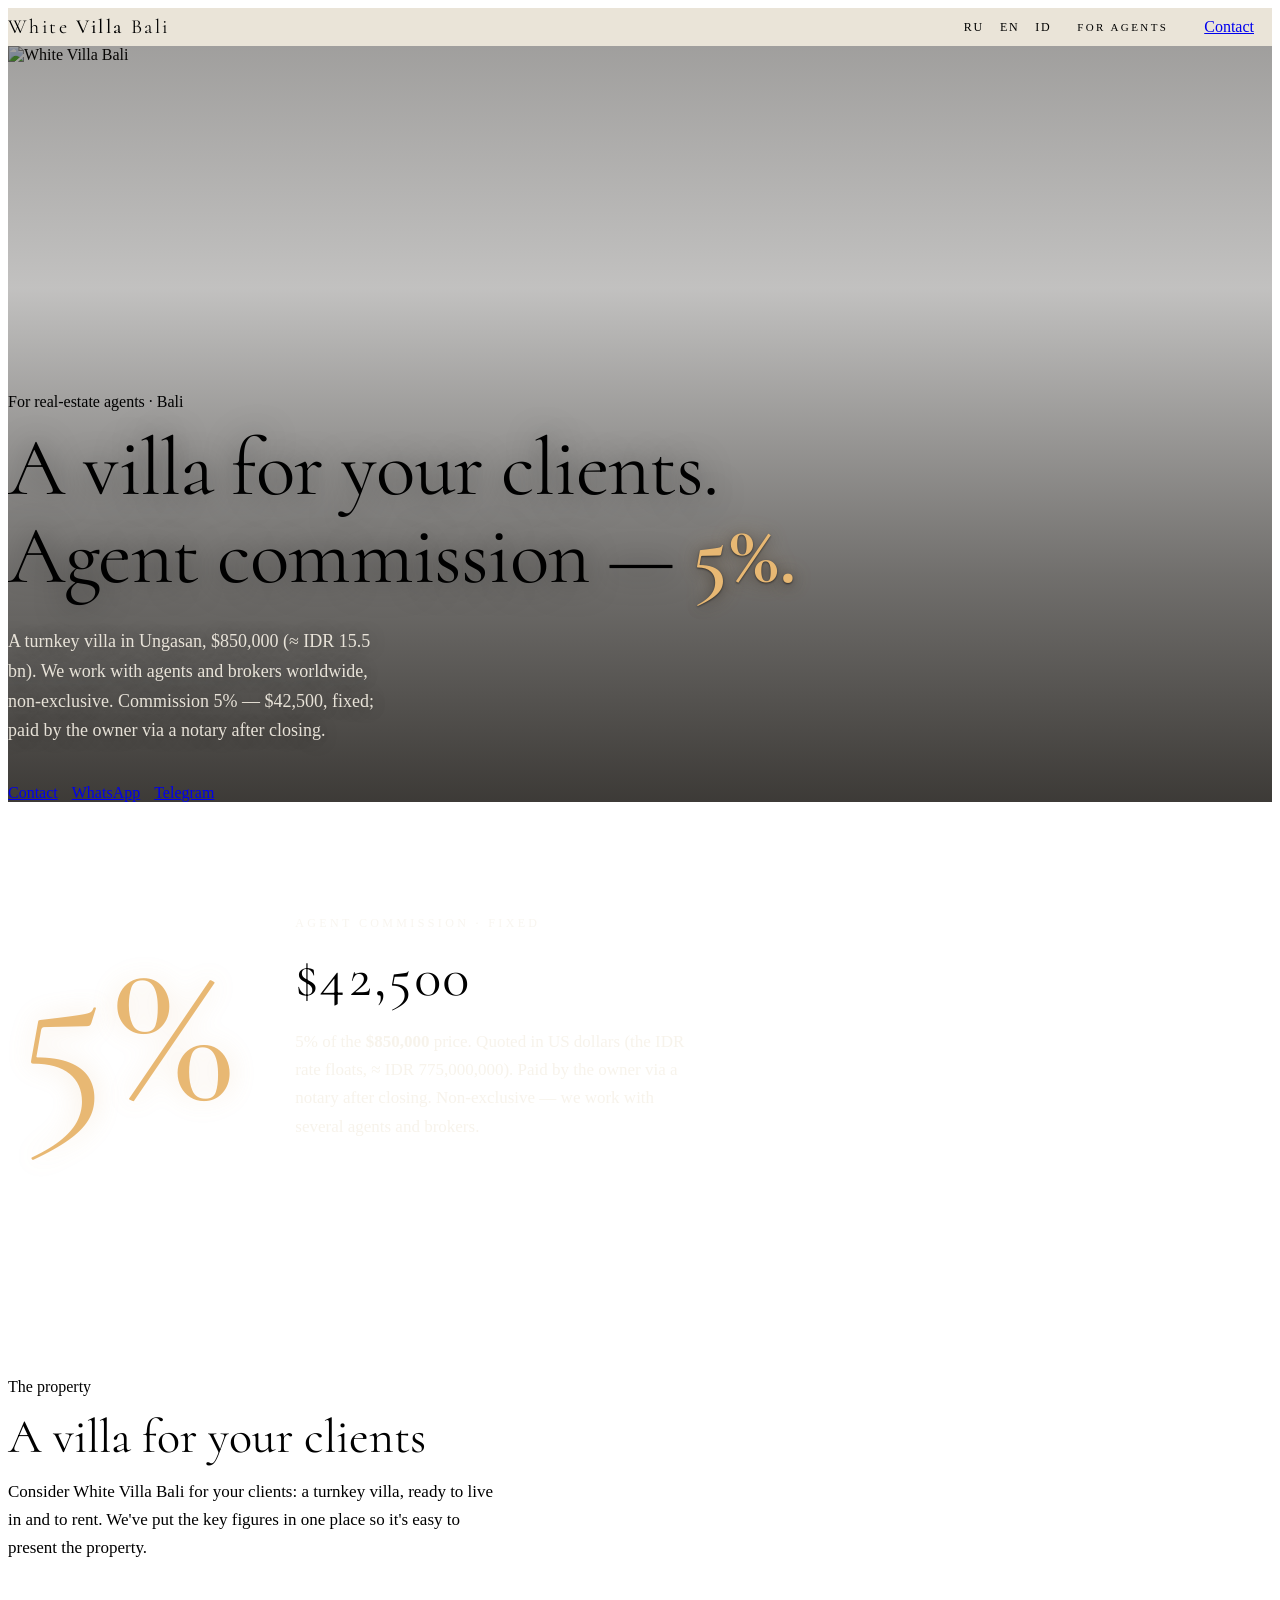
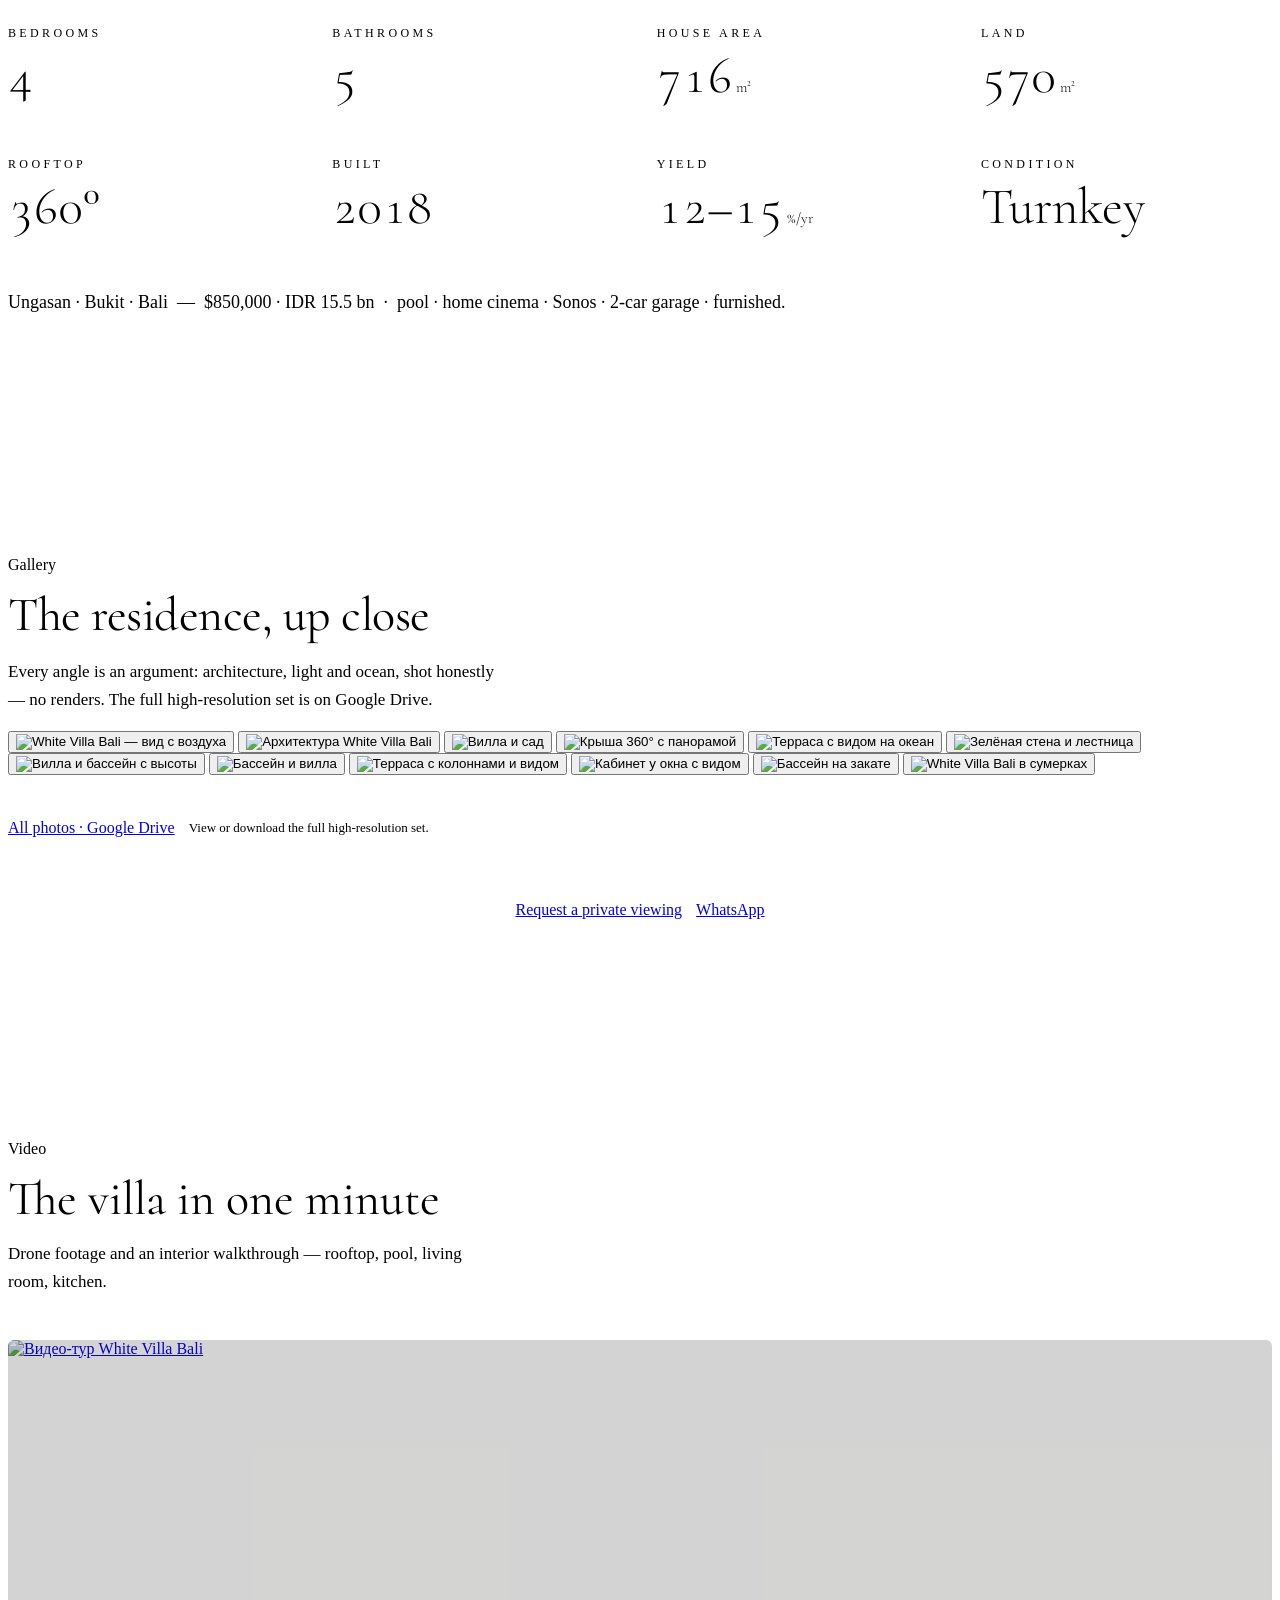
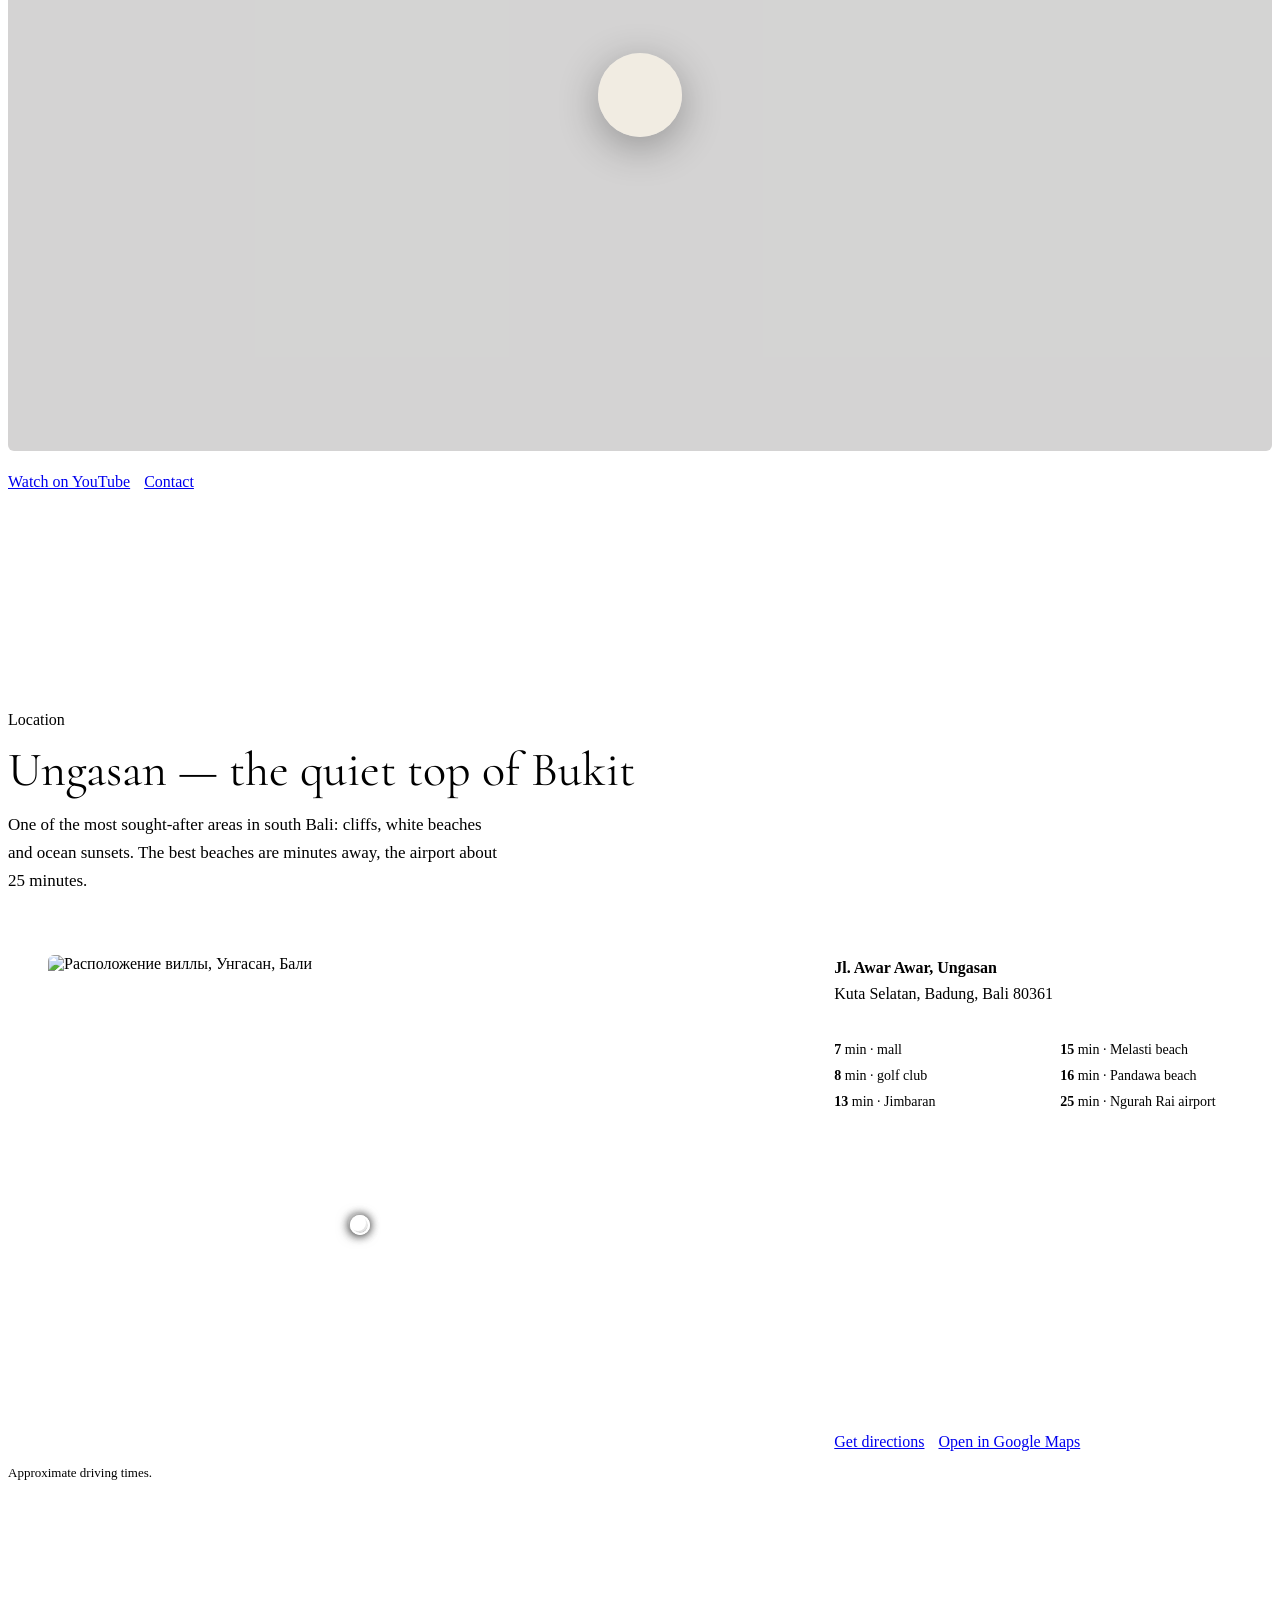
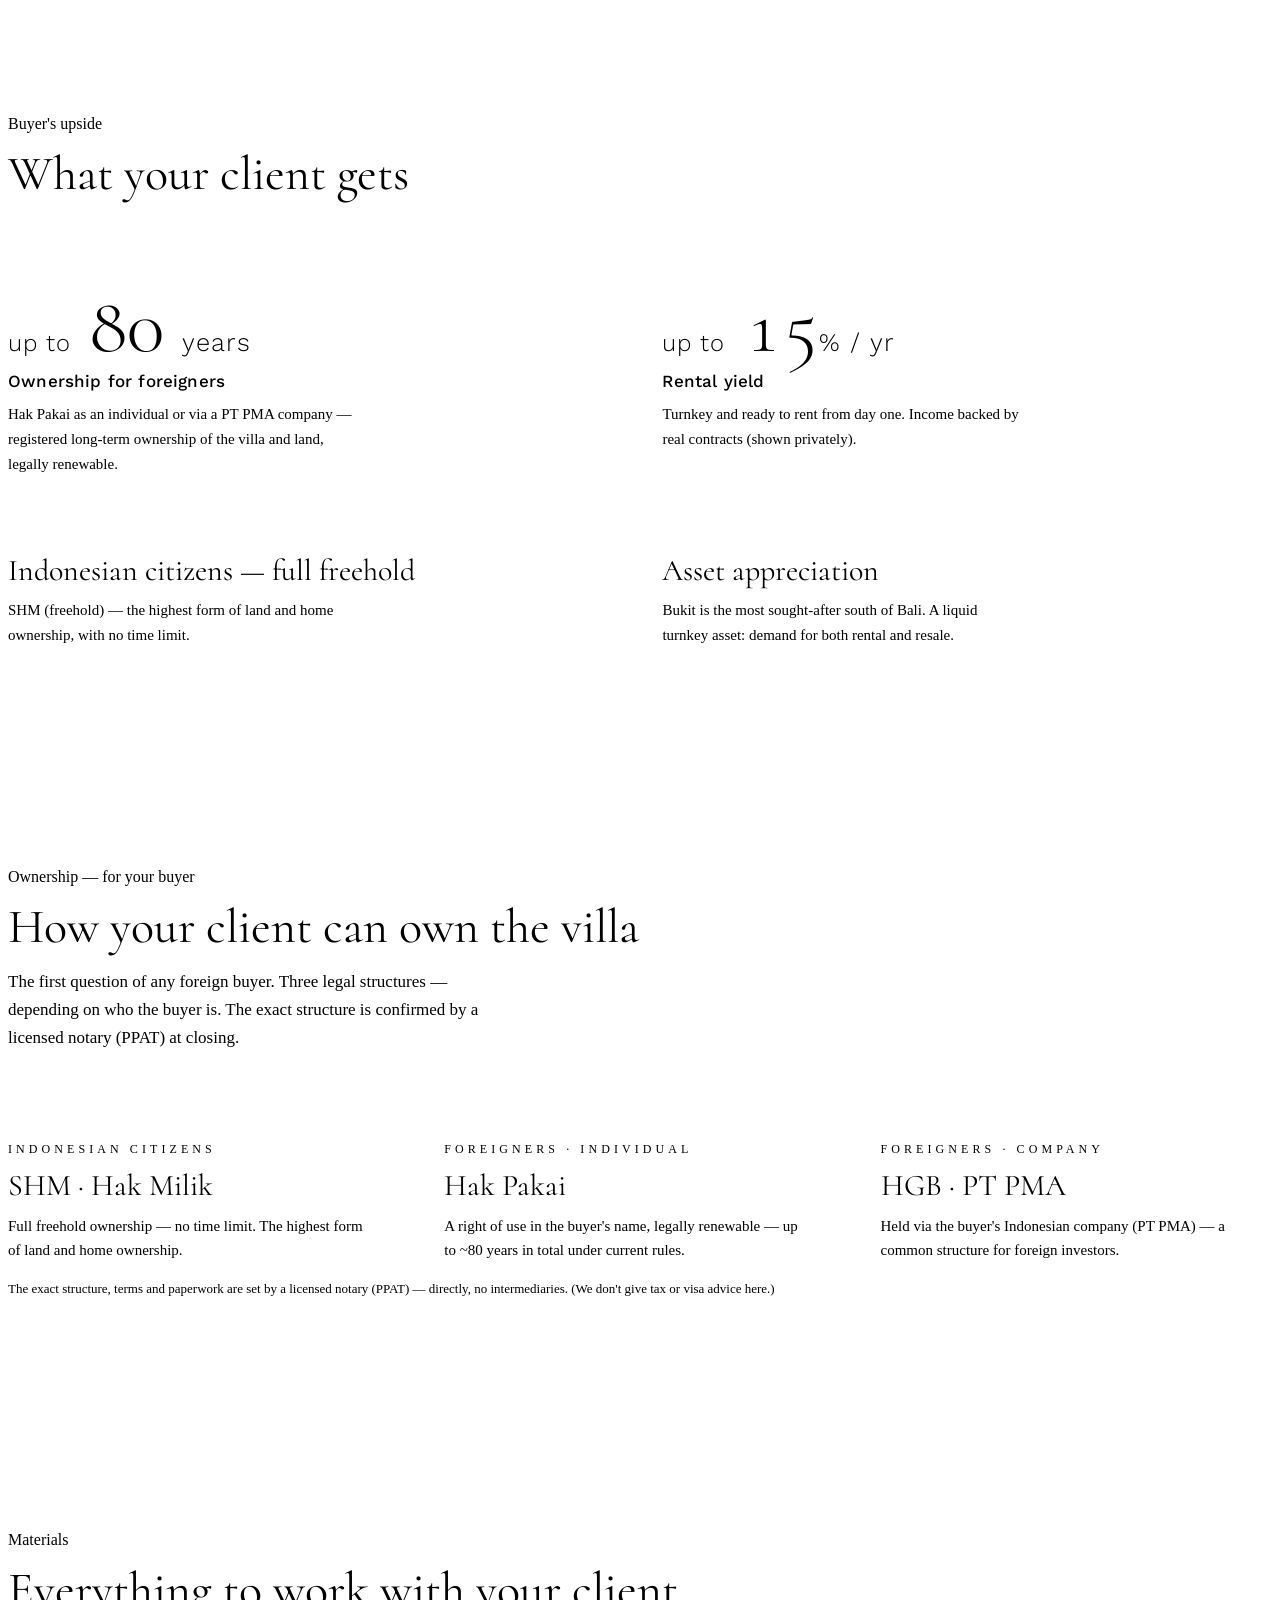
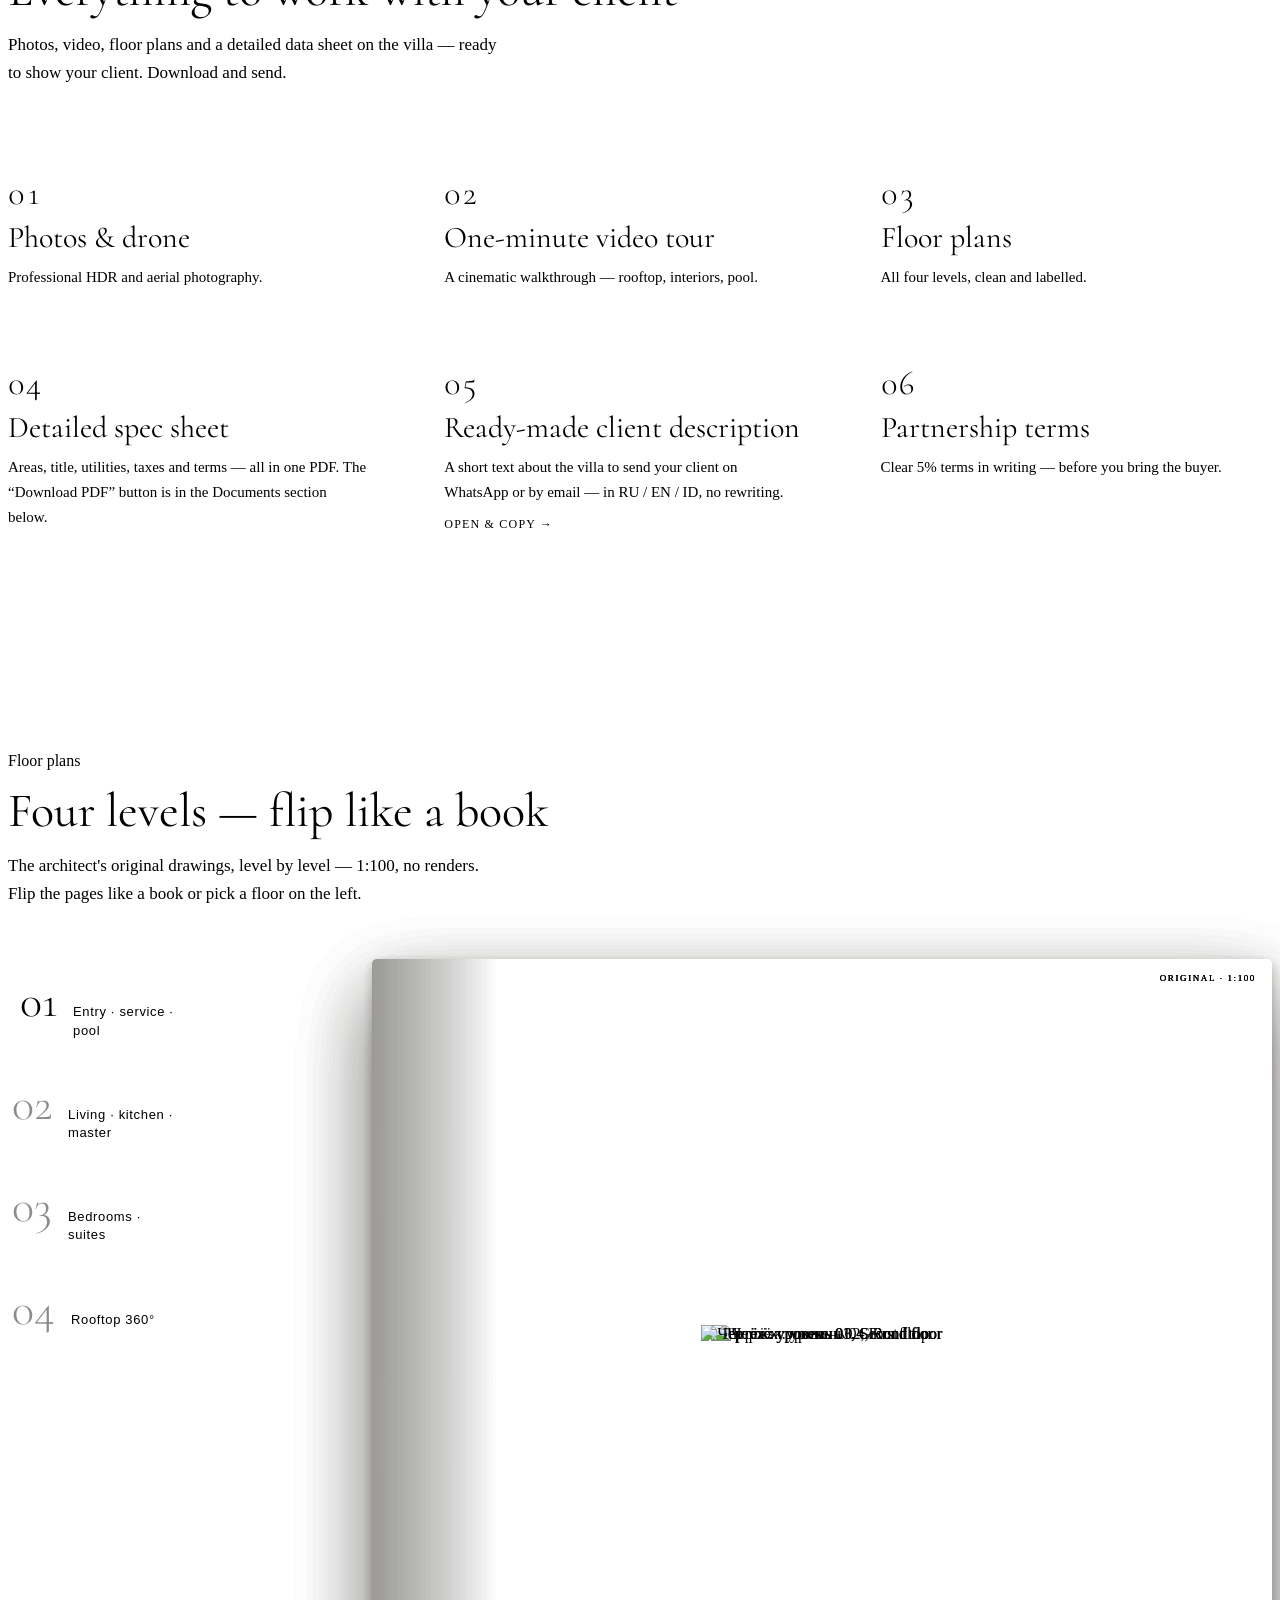
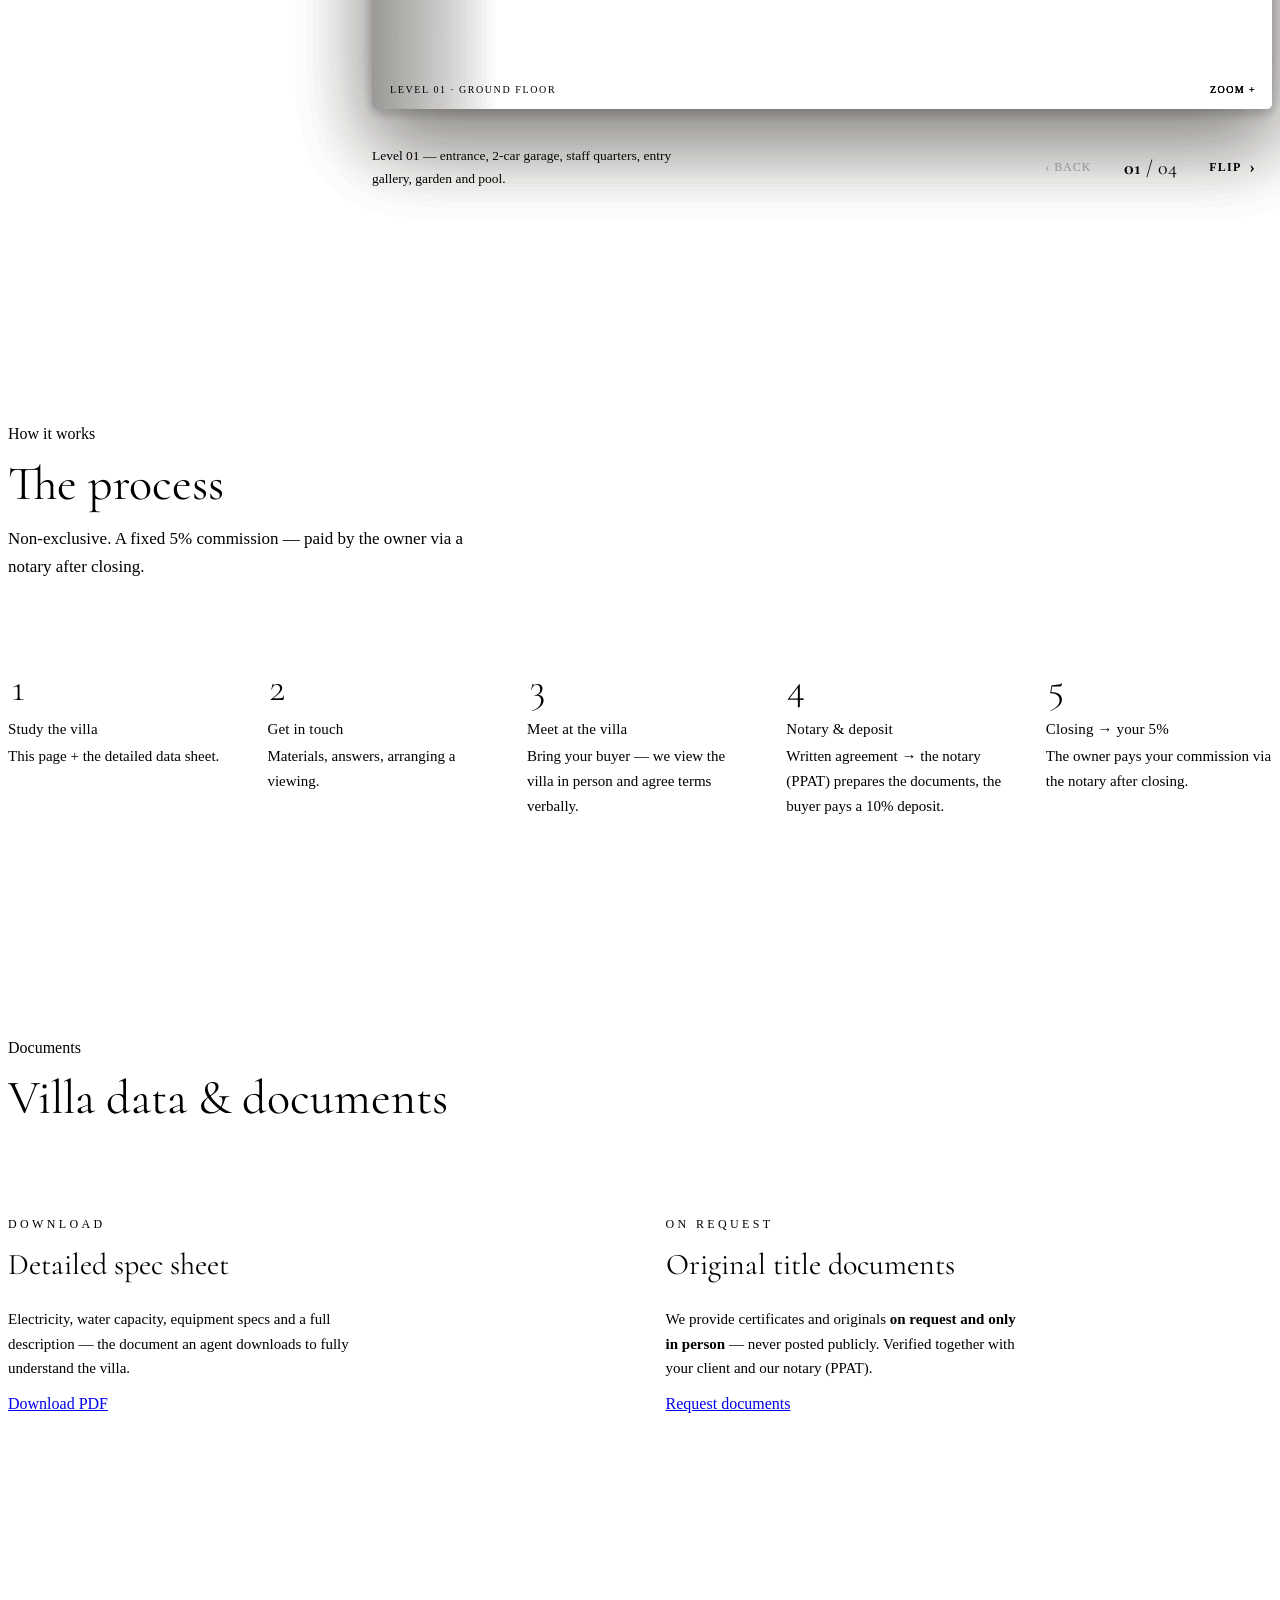
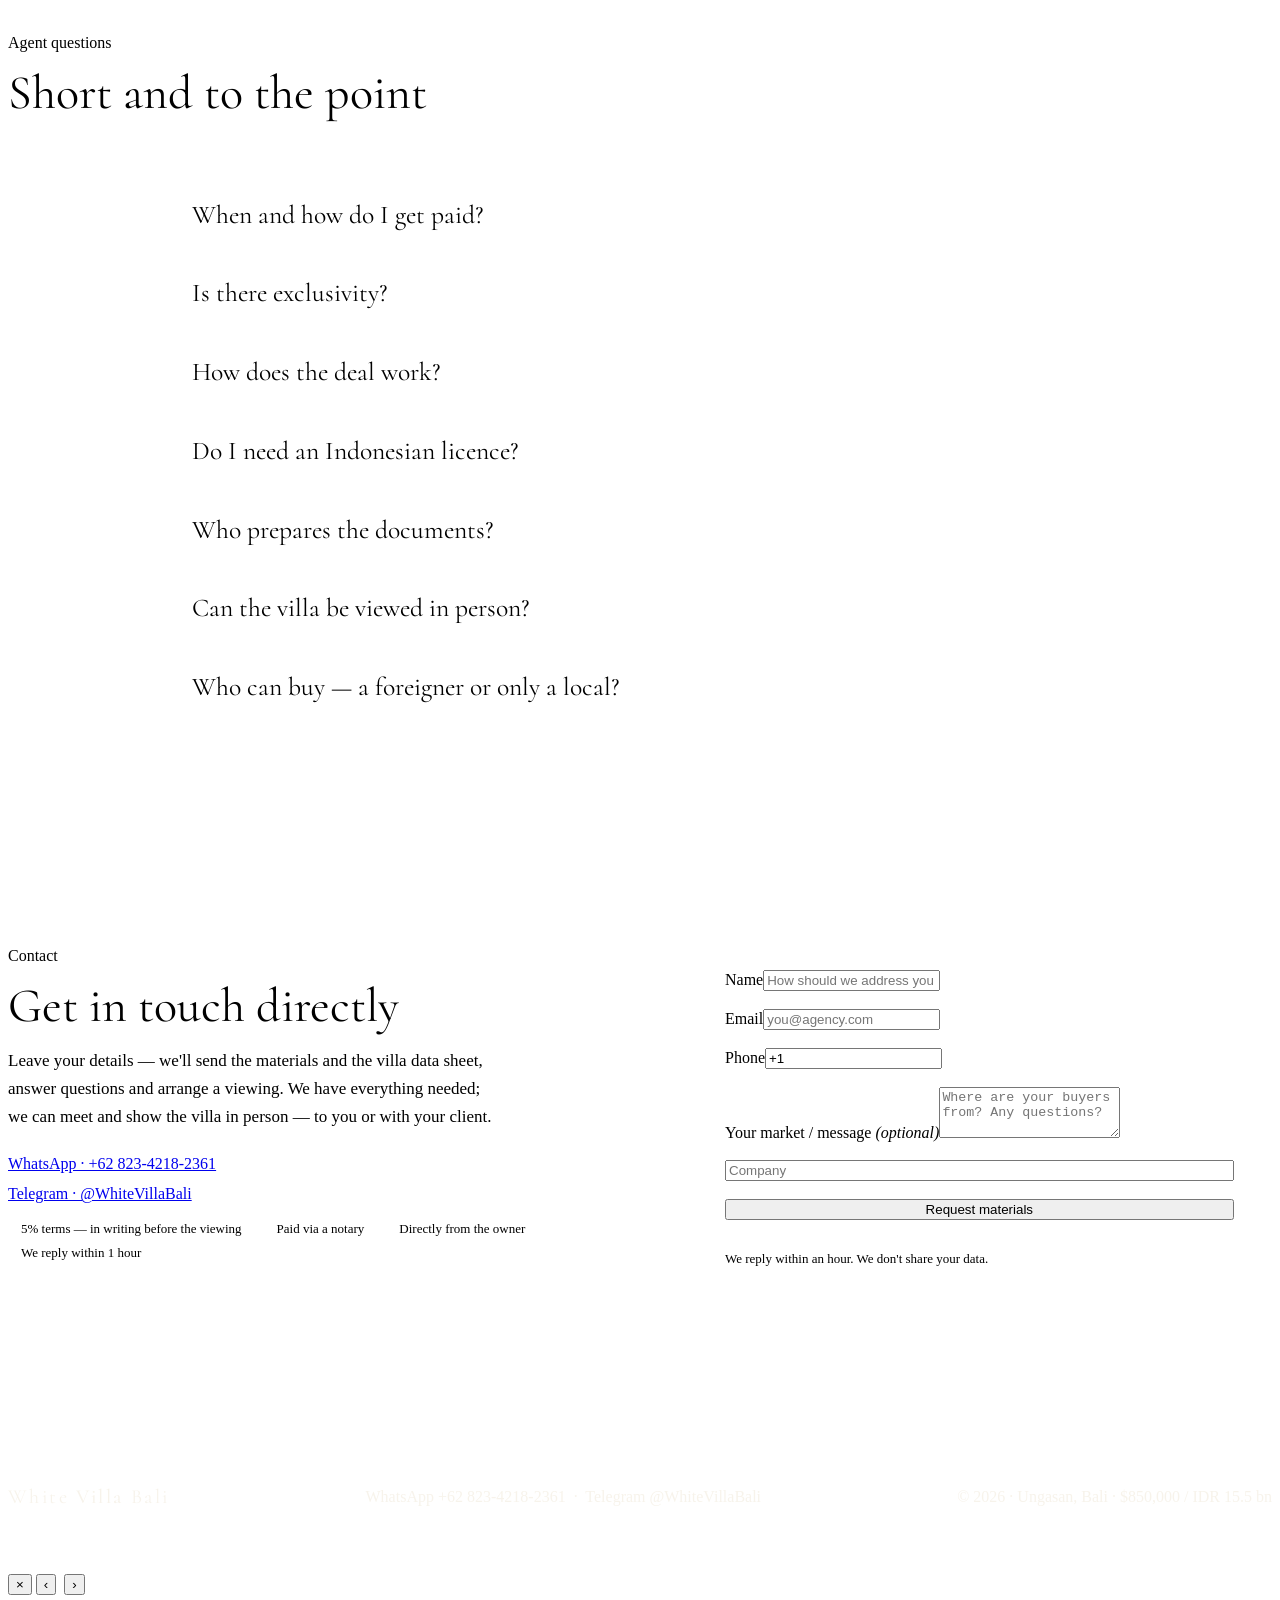
==== commit 2bed43e6: "Add files via upload" ====
--- a/docs/agents/index.html
+++ b/docs/agents/index.html
@@ -606,7 +606,7 @@
       <div class="ag-card"><p class="n">01</p><h3 data-i18n="kit.c1h">Фото и дрон</h3><p data-i18n="kit.c1p">Профессиональная HDR-съёмка и аэросъёмка.</p></div>
       <div class="ag-card"><p class="n">02</p><h3 data-i18n="kit.c2h">Видео-тур на минуту</h3><p data-i18n="kit.c2p">Кинематографичный обход — крыша, интерьеры, бассейн.</p></div>
       <div class="ag-card"><p class="n">03</p><h3 data-i18n="kit.c3h">Планировки</h3><p data-i18n="kit.c3p">Все четыре уровня, чисто и с подписями.</p></div>
-      <div class="ag-card"><p class="n">04</p><h3 data-i18n="kit.c4h">Детальный спец-лист</h3><p data-i18n="kit.c4p">Электричество, объём воды, полные технические характеристики — чтобы понять виллу полностью. <em>(Скачать — скоро.)</em></p></div>
+      <div class="ag-card"><p class="n">04</p><h3 data-i18n="kit.c4h">Детальный спец-лист</h3><p data-i18n="kit.c4p">Площади, титул, коммуникации, налоги и условия — всё в одном PDF. Кнопка «Скачать PDF» — в разделе «Документы» ниже.</p></div>
       <div class="ag-card" data-open="agDesc" role="button" tabindex="0"><p class="n">05</p><h3 data-i18n="kit.c5h">Готовое описание для клиента</h3><p data-i18n="kit.c5p">Короткий текст о вилле для отправки клиенту в WhatsApp или на e-mail — на RU / EN / ID, без переписывания.</p><span class="open-cue" data-i18n="kit.c5cue">Открыть и скопировать →</span></div>
       <div class="ag-card"><p class="n">06</p><h3 data-i18n="kit.c6h">Условия партнёрства</h3><p data-i18n="kit.c6p">Чёткие условия 5% письменно — до того как вы приведёте покупателя.</p></div>
     </div>
@@ -678,7 +678,7 @@
         <span class="pill" data-i18n="doc.pill1">Скачать</span>
         <h3 data-i18n="doc.h1">Детальный спец-лист</h3>
         <p data-i18n="doc.p1">Электричество, объём воды, характеристики оборудования и полное описание — документ, который агент скачивает, чтобы полностью понять виллу.</p>
-        <a class="btn btn--line" href="#" disabled data-i18n="doc.btn1">PDF — скоро</a>
+        <a class="btn btn--accent" href="/agents/white-villa-bali-info-sheet-id.pdf" target="_blank" rel="noopener" data-pdf data-i18n="doc.btn1">Скачать PDF</a>
       </div>
       <div class="ag-doc">
         <span class="pill" data-i18n="doc.pill2">По запросу</span>
@@ -900,7 +900,7 @@
         "kit.c1h": "Photos & drone", "kit.c1p": "Professional HDR and aerial photography.",
         "kit.c2h": "One-minute video tour", "kit.c2p": "A cinematic walkthrough — rooftop, interiors, pool.",
         "kit.c3h": "Floor plans", "kit.c3p": "All four levels, clean and labelled.",
-        "kit.c4h": "Detailed spec sheet", "kit.c4p": "Electricity, water capacity, full technical specs — to understand the villa completely. <em>(Download — coming soon.)</em>",
+        "kit.c4h": "Detailed spec sheet", "kit.c4p": "Areas, title, utilities, taxes and terms — all in one PDF. The “Download PDF” button is in the Documents section below.",
         "kit.c5h": "Ready-made client description", "kit.c5p": "A short text about the villa to send your client on WhatsApp or by email — in RU / EN / ID, no rewriting.",
         "kit.c5cue": "Open & copy →", "kit.c6h": "Partnership terms", "kit.c6p": "Clear 5% terms in writing — before you bring the buyer.",
         "pln.eyebrow": "Floor plans", "pln.h2": "Four levels&nbsp;— flip like a&nbsp;book",
@@ -919,7 +919,7 @@
         "doc.eyebrow": "Documents", "doc.h2": "Villa data & documents",
         "doc.pill1": "Download", "doc.h1": "Detailed spec sheet",
         "doc.p1": "Electricity, water capacity, equipment specs and a full description — the document an agent downloads to fully understand the villa.",
-        "doc.btn1": "PDF — soon", "doc.pill2": "On request", "doc.h2b": "Original title documents",
+        "doc.btn1": "Download PDF", "doc.pill2": "On request", "doc.h2b": "Original title documents",
         "doc.p2": "We provide certificates and originals <b>on request and only in person</b> — never posted publicly. Verified together with your client and our notary (PPAT).",
         "doc.btn2": "Request documents",
         "faq.eyebrow": "Agent questions", "faq.h2": "Short and to the point",
@@ -995,7 +995,7 @@
         "kit.c1h": "Foto & drone", "kit.c1p": "Fotografi HDR profesional dan aerial.",
         "kit.c2h": "Video tur satu menit", "kit.c2p": "Tur sinematik — rooftop, interior, kolam.",
         "kit.c3h": "Denah", "kit.c3p": "Keempat lantai, rapi dan berlabel.",
-        "kit.c4h": "Lembar spesifikasi", "kit.c4p": "Listrik, kapasitas air, spesifikasi teknis lengkap — untuk memahami vila sepenuhnya. <em>(Unduhan — segera hadir.)</em>",
+        "kit.c4h": "Lembar spesifikasi", "kit.c4p": "Luas, legalitas, utilitas, pajak, dan ketentuan — semua dalam satu PDF. Tombol “Unduh PDF” ada di bagian Dokumen di bawah.",
         "kit.c5h": "Deskripsi siap pakai", "kit.c5p": "Teks singkat tentang vila untuk dikirim ke klien via WhatsApp atau email — dalam RU / EN / ID, tanpa menulis ulang.",
         "kit.c5cue": "Buka & salin →", "kit.c6h": "Ketentuan kemitraan", "kit.c6p": "Ketentuan 5% yang jelas secara tertulis — sebelum Anda membawa pembeli.",
         "pln.eyebrow": "Denah", "pln.h2": "Empat lantai&nbsp;— buka seperti&nbsp;buku",
@@ -1014,7 +1014,7 @@
         "doc.eyebrow": "Dokumen", "doc.h2": "Data & dokumen vila",
         "doc.pill1": "Unduh", "doc.h1": "Lembar spesifikasi",
         "doc.p1": "Listrik, kapasitas air, spesifikasi peralatan, dan deskripsi lengkap — dokumen yang diunduh agen untuk memahami vila sepenuhnya.",
-        "doc.btn1": "PDF — segera", "doc.pill2": "Sesuai permintaan", "doc.h2b": "Dokumen legalitas asli",
+        "doc.btn1": "Unduh PDF", "doc.pill2": "Sesuai permintaan", "doc.h2b": "Dokumen legalitas asli",
         "doc.p2": "Kami menyediakan sertifikat dan dokumen asli <b>atas permintaan dan hanya secara langsung</b> — tidak pernah dipublikasikan. Diperiksa bersama klien Anda dan notaris kami (PPAT).",
         "doc.btn2": "Minta dokumen",
         "faq.eyebrow": "Pertanyaan agen", "faq.h2": "Singkat dan jelas",
@@ -1055,6 +1055,11 @@
       var m = WA_MSG[AG.lang] || WA_MSG.ru, href = "https://wa.me/" + WA + "?text=" + encodeURIComponent(m);
       document.querySelectorAll('a[data-wa]').forEach(function(a){ a.href = href; a.target = "_blank"; a.rel = "noopener"; });
     }
+    /* RU visitor → RU+EN sheet; EN/ID visitor → ID+EN sheet */
+    function applyPdf(){
+      var f = (AG.lang === 'ru') ? 'white-villa-bali-info-sheet-ru.pdf' : 'white-villa-bali-info-sheet-id.pdf';
+      document.querySelectorAll('a[data-pdf]').forEach(function(a){ a.href = '/agents/' + f; });
+    }
     function setLang(l){
       if (LANGS.indexOf(l) < 0) l = "ru";
       AG.lang = l; CUR_LANG = l;
@@ -1064,6 +1069,7 @@
       if (META[l]){ document.title = META[l].title; var md = document.querySelector('meta[name="description"]'); if (md) md.setAttribute('content', META[l].desc); }
       document.querySelectorAll('.ag-lang__b').forEach(function(b){ b.classList.toggle('is-active', b.getAttribute('data-lang') === l); });
       applyWa();
+      applyPdf();
       document.querySelectorAll('.ag-faq__item.is-open .ag-faq__a').forEach(function(a){ a.style.maxHeight = a.scrollHeight + 'px'; });
       try{ localStorage.setItem('wvb_ag_lang', l); }catch(e){}
       document.dispatchEvent(new CustomEvent('ag:langchange'));
@@ -1363,6 +1369,7 @@
       if(a.matches('[data-wa]')) track('whatsapp_click','Contact');
       else if(a.href && a.href.indexOf('t.me') > -1) track('telegram_click','Contact');
       else if(a.matches('[data-drive]')) track('drive_open','ViewContent');
+      else if(a.matches('[data-pdf]')) track('pdf_download','ViewContent');
     }, true);
   })();
 </script>
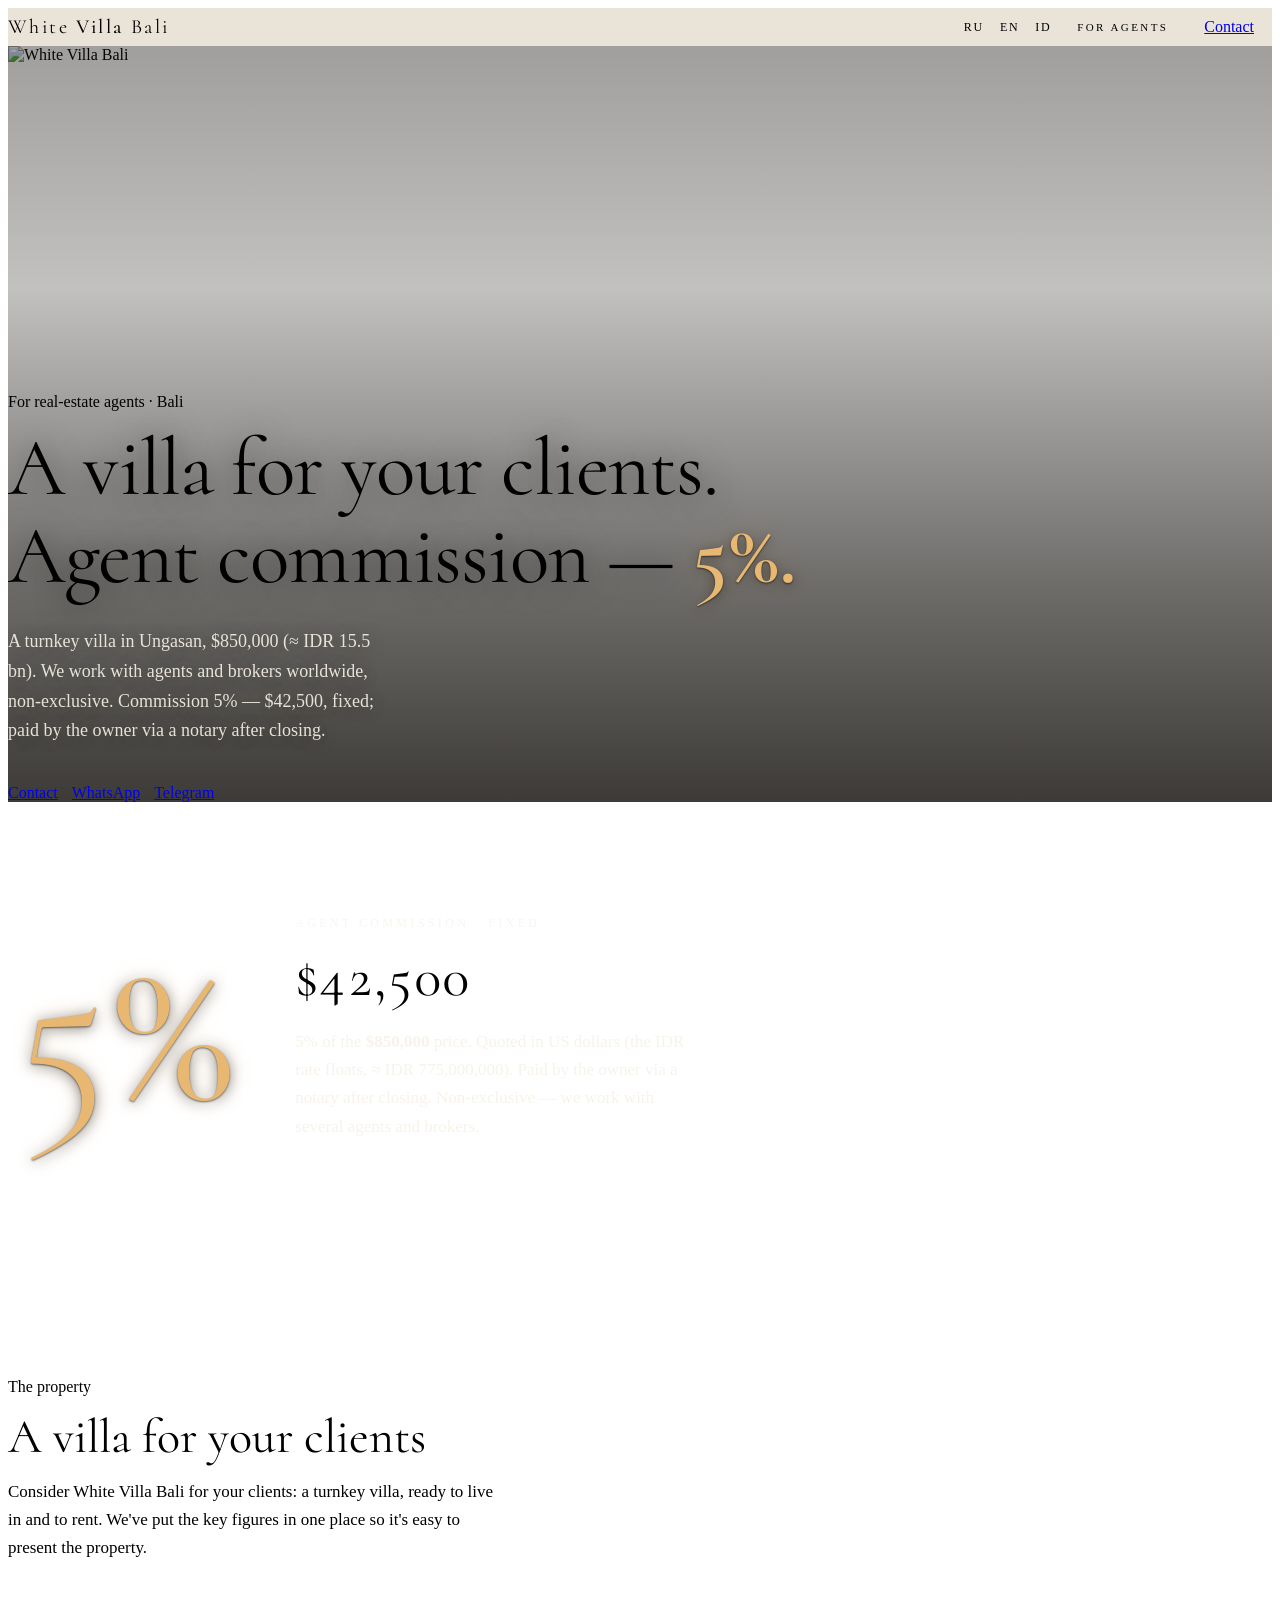
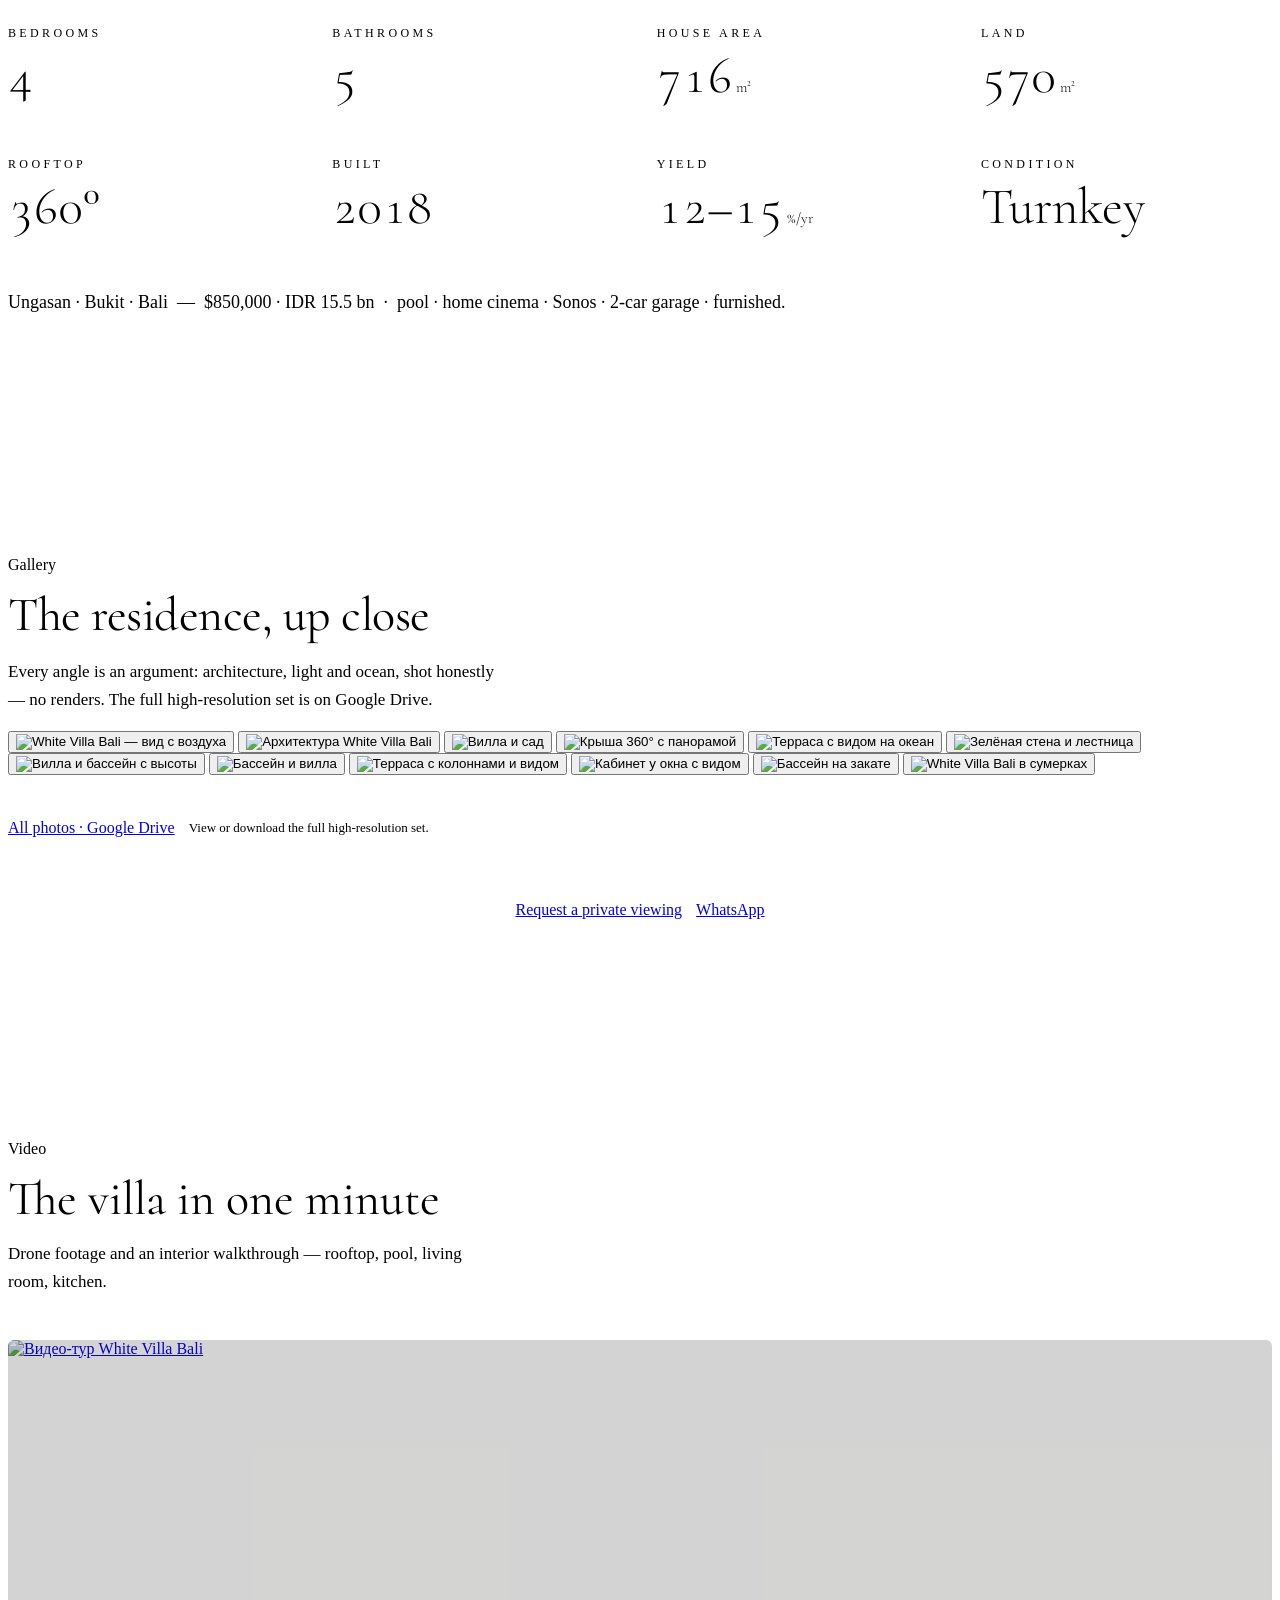
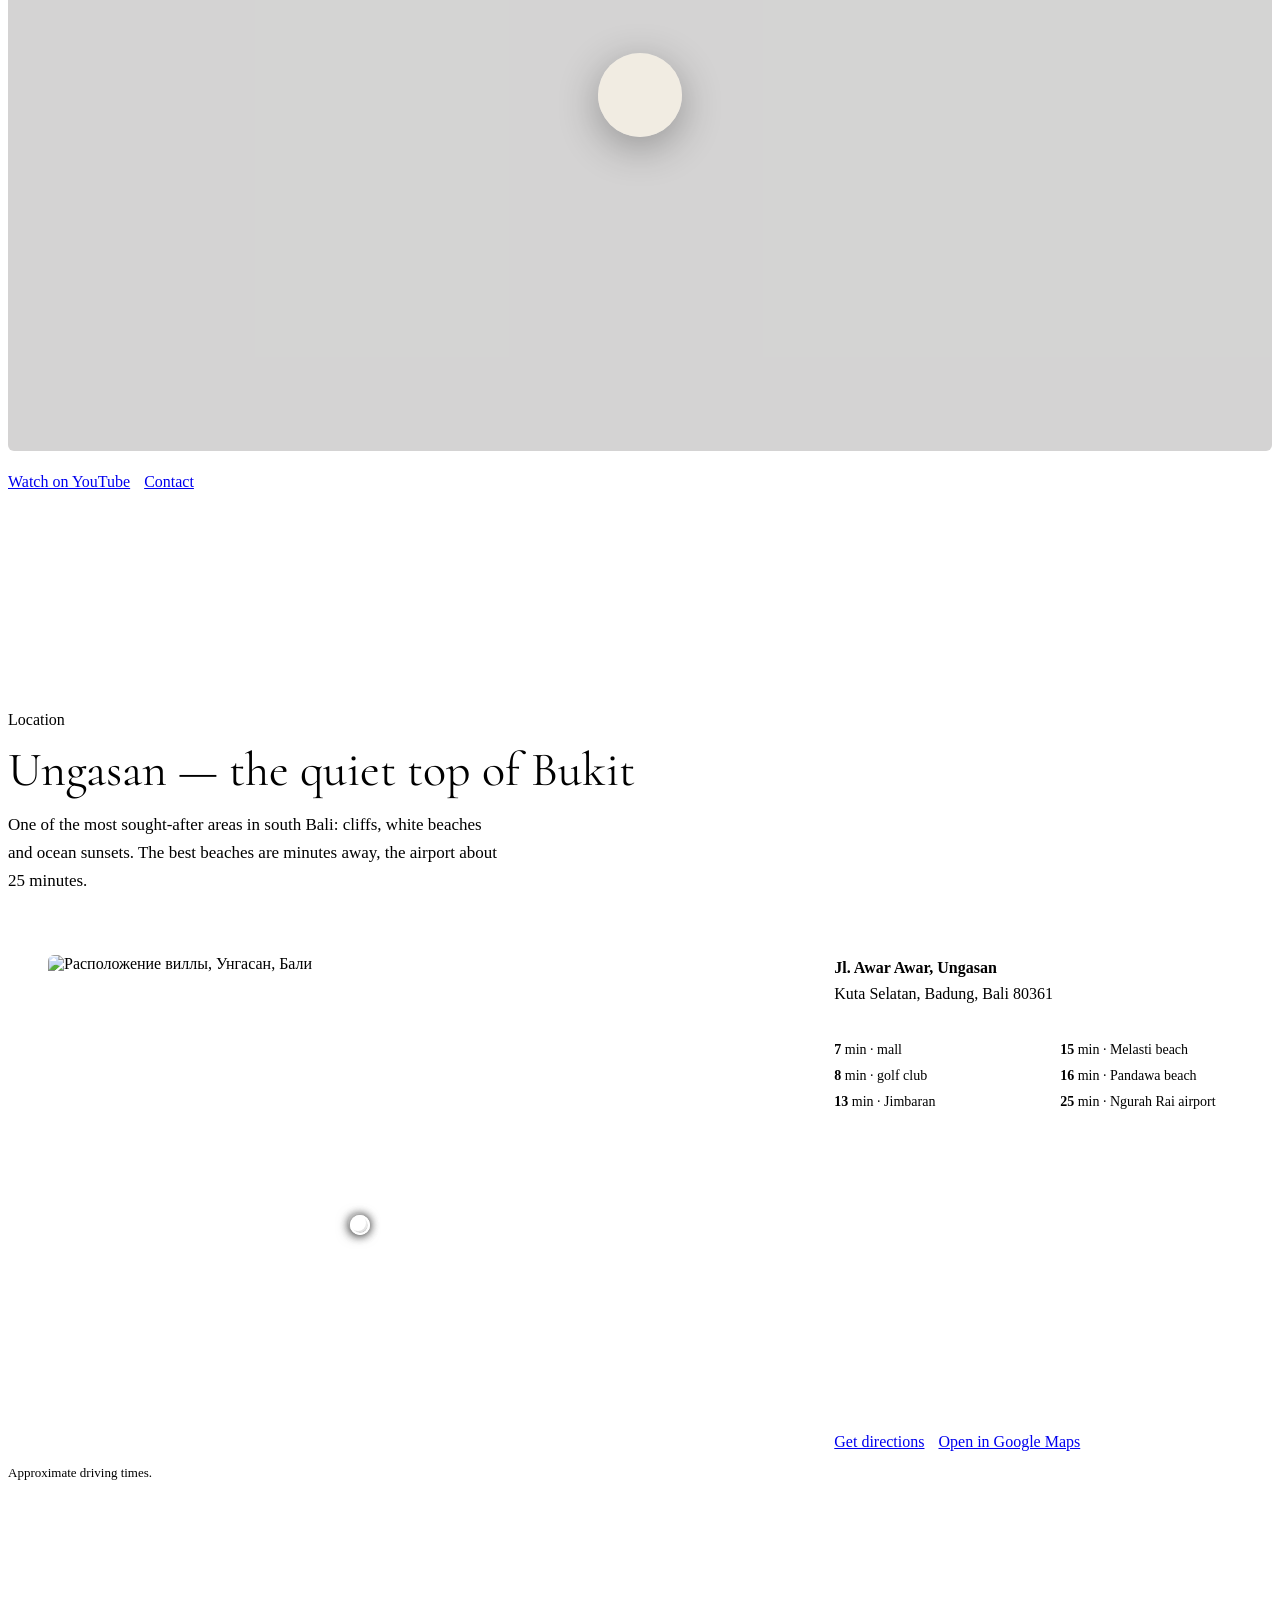
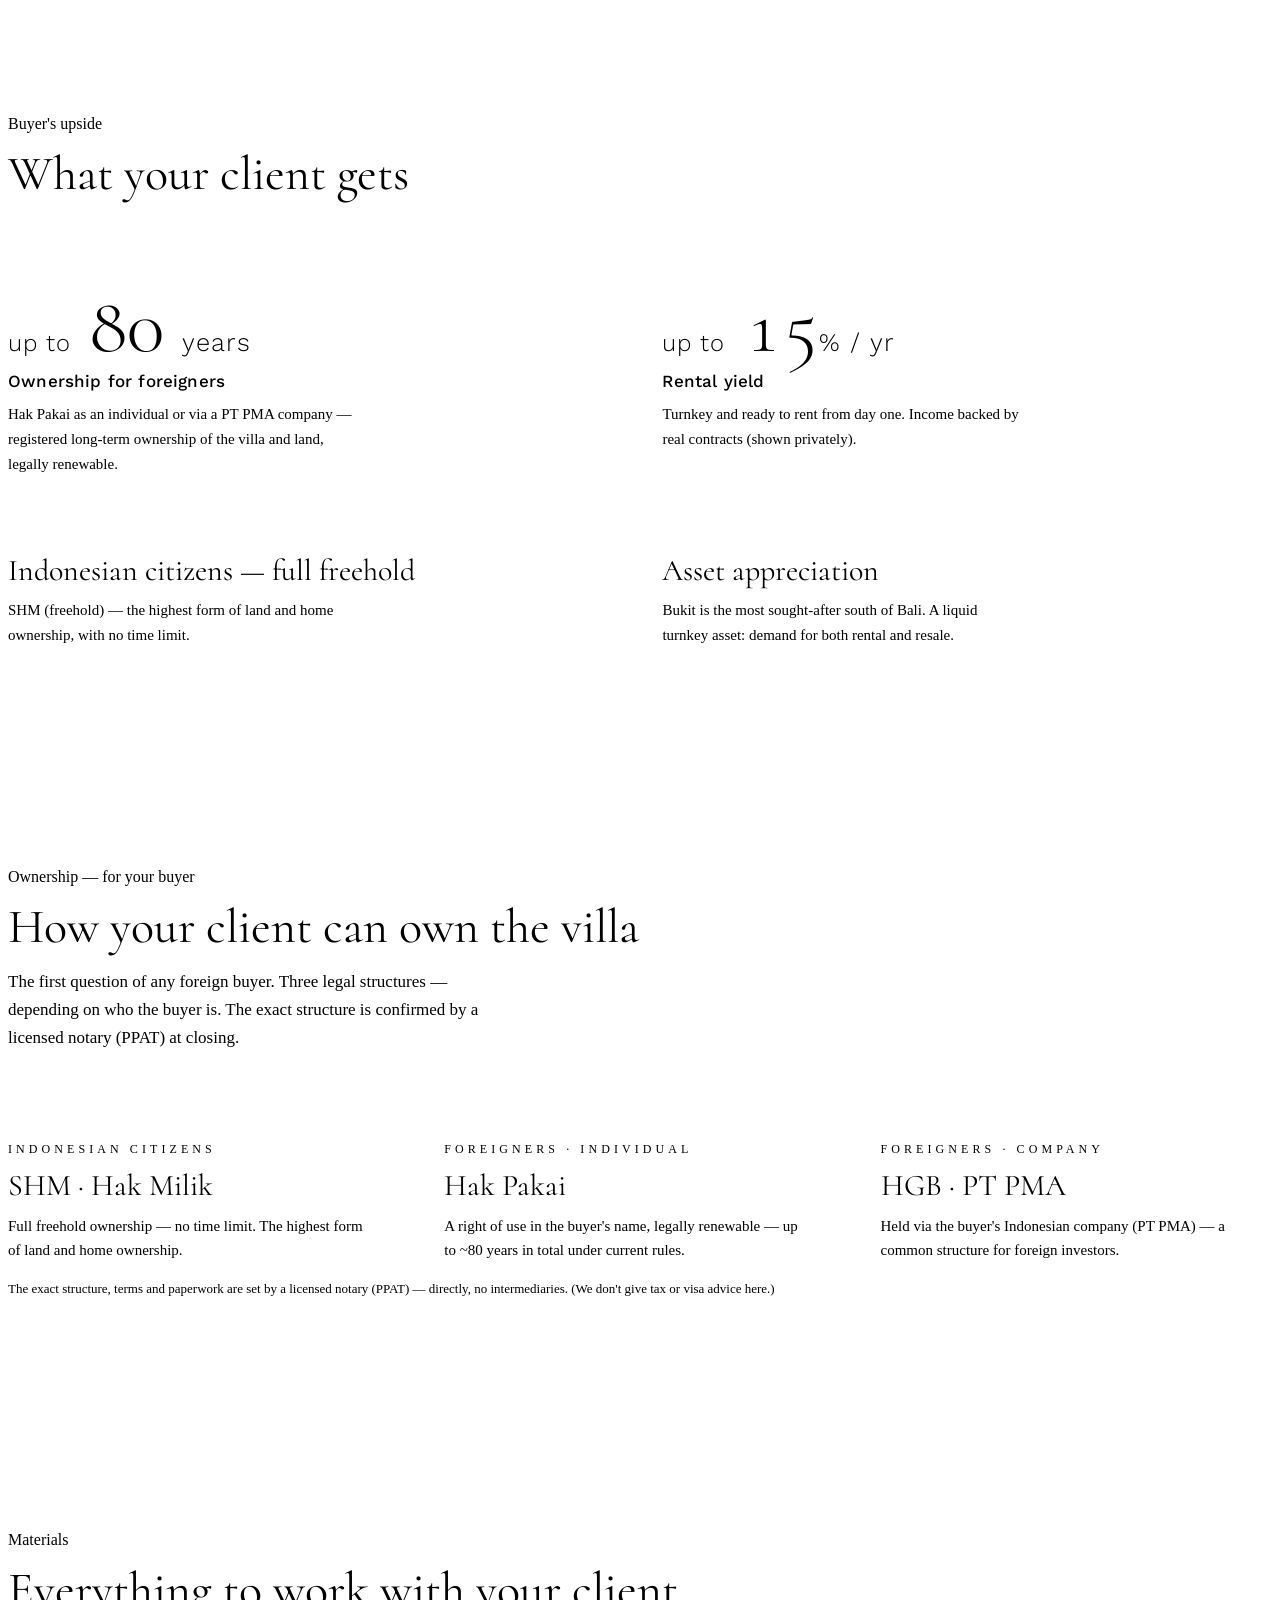
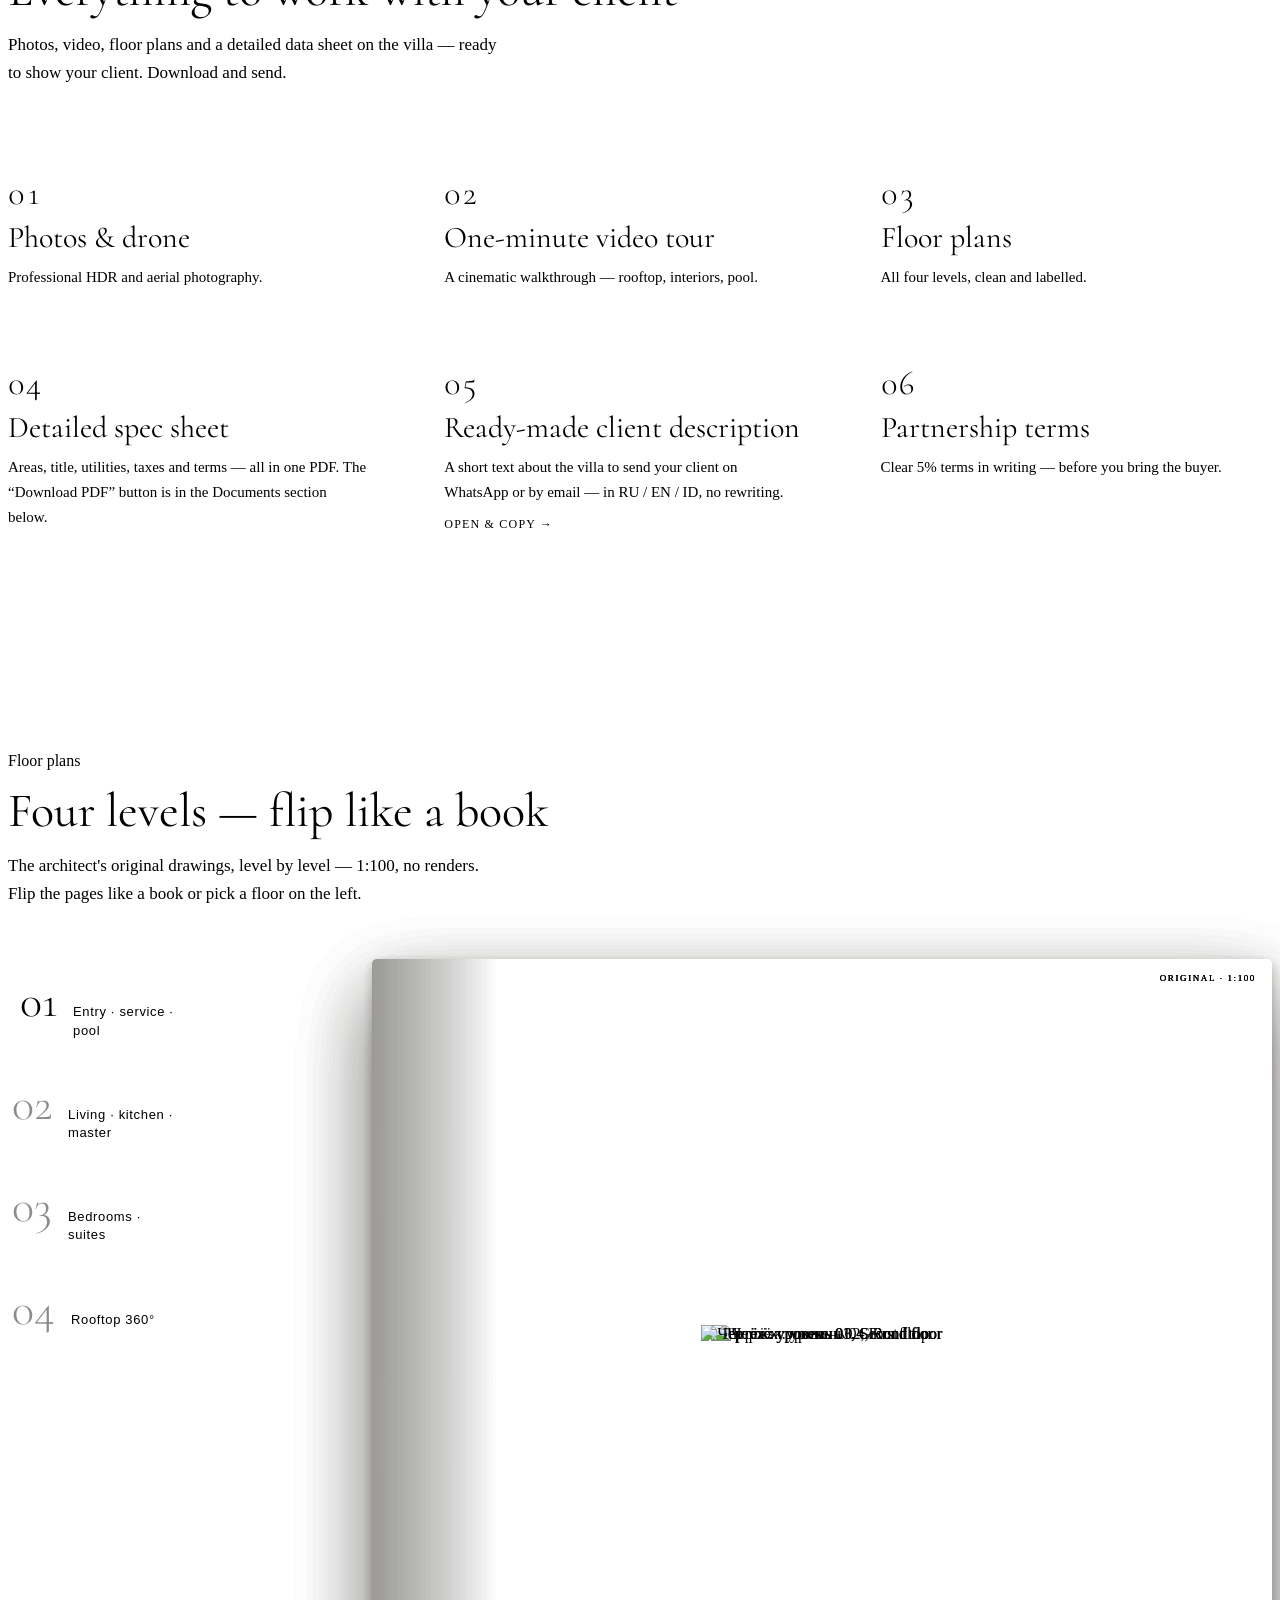
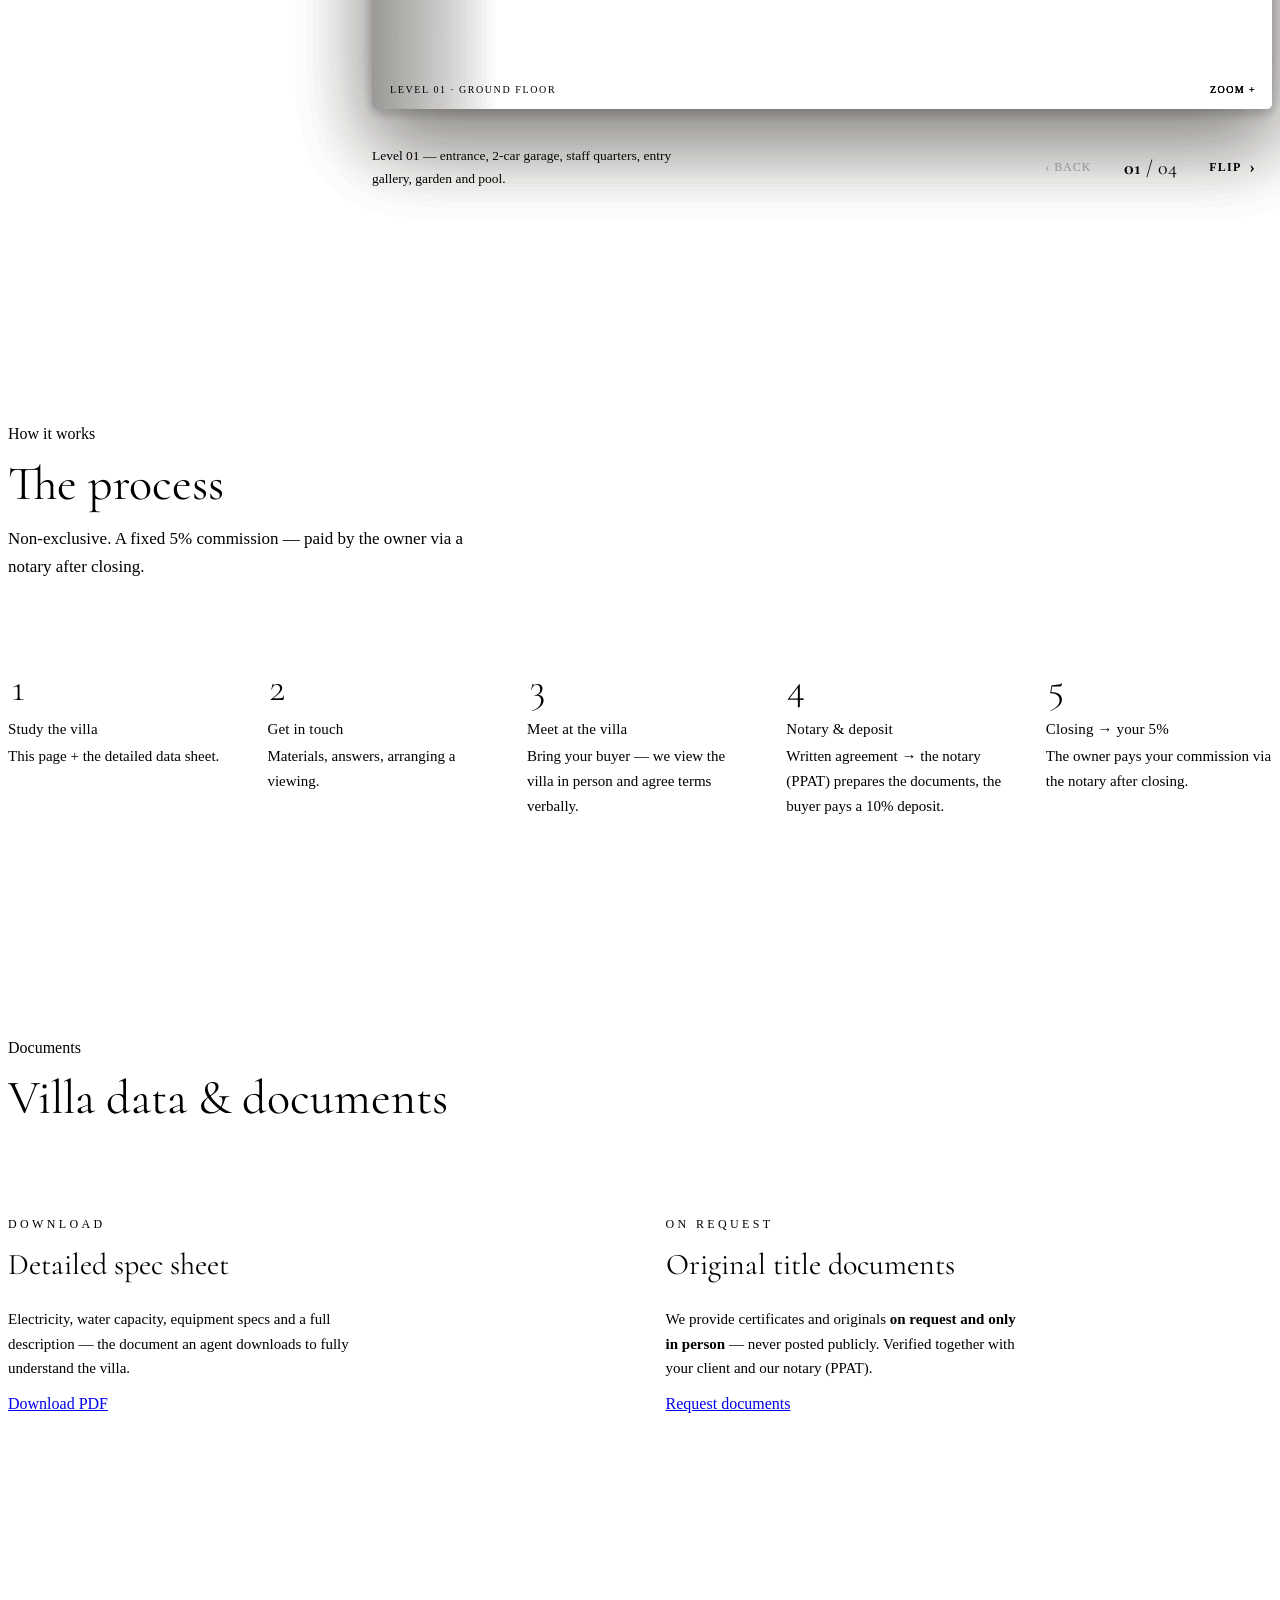
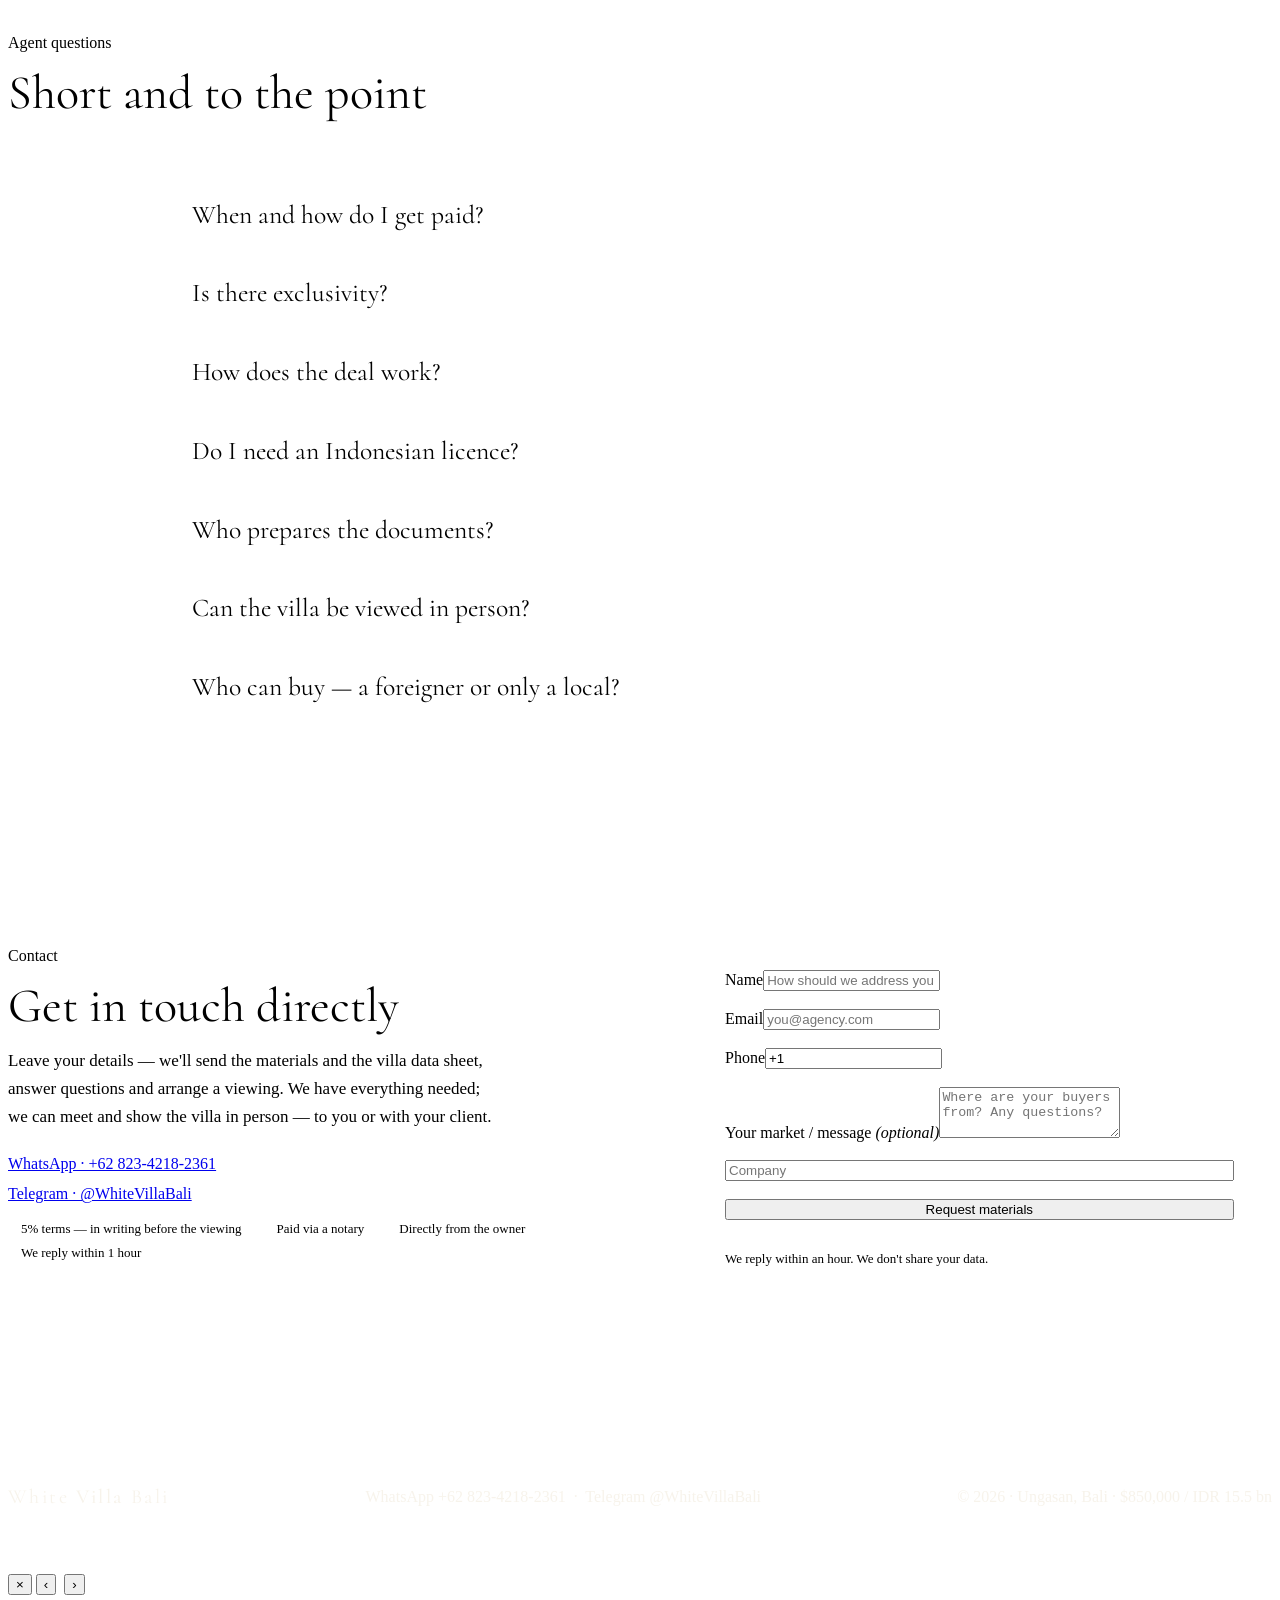
==== commit 9ab86938: "agents: mobile fixes — hide ownership dividers, English default, unify 5% shadow" ====
--- a/docs/agents/index.html
+++ b/docs/agents/index.html
@@ -55,7 +55,7 @@
   .ag-comm .wrap{display:grid;grid-template-columns:auto 1fr;gap:clamp(26px,5vw,72px);align-items:center}
   .ag-comm__num{font-family:"Cormorant",serif;font-weight:500;color:#E8B873;
     font-size:clamp(110px,17vw,230px);line-height:.86;letter-spacing:-.02em;
-    text-shadow:0 0 26px rgba(214,160,94,.22)}
+    text-shadow:0 1px 2px rgba(0,0,0,.55),0 2px 14px rgba(0,0,0,.45),0 0 22px rgba(214,160,94,.3)}
   .ag-comm__k{font-size:11px;letter-spacing:.26em;text-transform:uppercase;color:rgba(244,239,228,.6)}
   .ag-comm__big{font-family:"Cormorant",serif;font-size:clamp(30px,4.4vw,56px);margin:.12em 0 .1em;color:var(--hero-ink)}
   .ag-comm__sub{color:rgba(244,239,228,.74);max-width:46ch;line-height:1.6;font-size:clamp(14px,1.4vw,17px)}
@@ -164,6 +164,7 @@
     .ag-comm .wrap{grid-template-columns:1fr;gap:18px}
     .ag-spec{grid-template-columns:repeat(2,1fr)}
     .ag-grid{grid-template-columns:1fr!important}
+    .ag-own::before,.ag-own::after{display:none}  /* vertical dividers make sense only in the 3-col desktop layout */
     .ag-gallery{grid-template-columns:repeat(2,1fr)}
     .ag-loc{grid-template-columns:1fr}
     .ag-loc__near{columns:1}
@@ -1061,7 +1062,7 @@
       document.querySelectorAll('a[data-pdf]').forEach(function(a){ a.href = '/agents/' + f; });
     }
     function setLang(l){
-      if (LANGS.indexOf(l) < 0) l = "ru";
+      if (LANGS.indexOf(l) < 0) l = "en";
       AG.lang = l; CUR_LANG = l;
       document.documentElement.setAttribute("lang", l);
       document.querySelectorAll('[data-i18n]').forEach(function(el){ var v = pick(l, el.getAttribute('data-i18n'), BASE); if (v != null) el.innerHTML = v; });
@@ -1080,9 +1081,8 @@
         var u = new URLSearchParams(location.search).get('lang'); if (u && LANGS.indexOf(u) > -1) return u;
         var s = localStorage.getItem('wvb_ag_lang'); if (s && LANGS.indexOf(s) > -1) return s;
       }catch(e){}
-      var n = (navigator.language || '').toLowerCase();
-      if (n.indexOf('ru') === 0) return 'ru';
-      if (n.indexOf('id') === 0 || n.indexOf('in') === 0) return 'id';
+      /* English is the primary language — fresh visitors always start in EN.
+         Explicit choices (URL ?lang=, switcher→localStorage) are honored above. */
       return 'en';
     }
     document.querySelectorAll('.ag-lang__b').forEach(function(b){
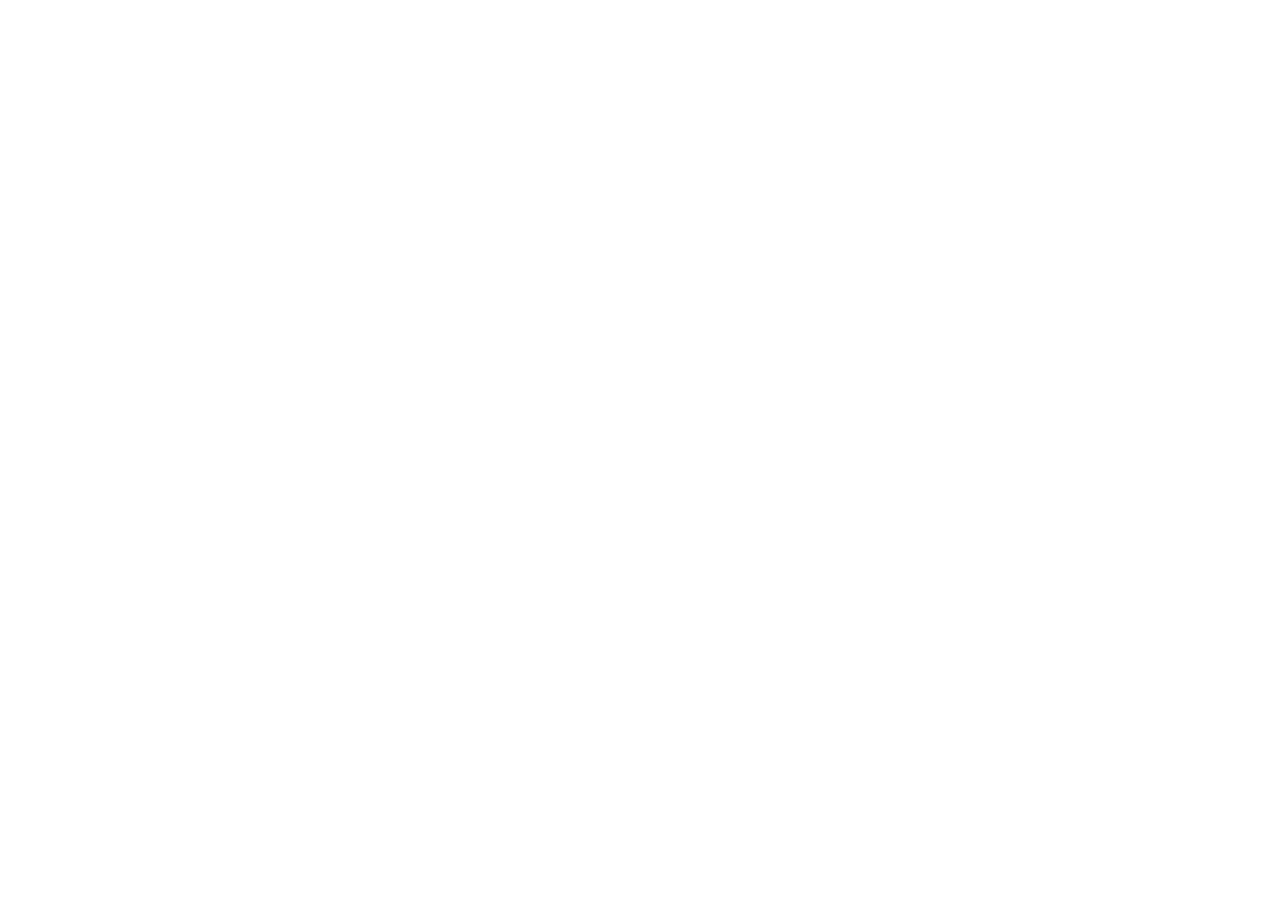
==== commit da2a418c: "agents: /agents/ now redirects to partner.whitevillabali.com (agent site lives only on the subdomain" ====
--- a/docs/agents/index.html
+++ b/docs/agents/index.html
@@ -1,1377 +1,14 @@
-<!DOCTYPE html>
-<html lang="ru">
+<!doctype html>
+<html lang="en">
 <head>
-<meta charset="UTF-8" />
-<meta name="viewport" content="width=device-width, initial-scale=1, viewport-fit=cover" />
-<title>White Villa Bali — для агентов · комиссия 5%</title>
-<meta name="description" content="Продайте White Villa Bali и получите 5% комиссии. Вилла под ключ в Унгасане, Бали — $850 000 (IDR 15,5 млрд). Напрямую от собственника." />
-<link rel="canonical" href="https://whitevillabali.com/agents/" />
-<meta property="og:type" content="website" />
-<meta property="og:site_name" content="White Villa Bali" />
-<meta property="og:title" content="White Villa Bali — для агентов · комиссия 5%" />
-<meta property="og:description" content="Продайте White Villa Bali и получите 5% ($42 500). Вилла под ключ в Унгасане, Бали. Без эксклюзива, выплата собственником через нотариуса." />
-<meta property="og:image" content="https://whitevillabali.com/assets/img/og-image.jpg" />
-<meta property="og:url" content="https://whitevillabali.com/agents/" />
-<meta name="theme-color" content="#26231E" />
-<link rel="icon" type="image/png" sizes="32x32" href="/assets/img/favicon.png?v=20260622" />
-<link rel="apple-touch-icon" href="/assets/img/apple-touch-icon.png?v=20260622" />
-<link rel="preconnect" href="https://fonts.googleapis.com" />
-<link rel="preconnect" href="https://fonts.gstatic.com" crossorigin />
-<link href="https://fonts.googleapis.com/css2?family=Cormorant:wght@300;400;500&family=Work+Sans:wght@300;400;500&display=swap" rel="stylesheet" />
-<link rel="stylesheet" href="/assets/css/style.css?v=20260624d" />
-<link rel="stylesheet" href="https://cdn.jsdelivr.net/npm/intl-tel-input@23.8.0/build/css/intlTelInput.min.css" />
-<script src="https://cdn.jsdelivr.net/npm/intl-tel-input@23.8.0/build/js/intlTelInput.min.js"></script>
-<style>
-  /* ===== Agents page — built on the site's Bali Stone tokens ===== */
-  .ag-top{position:sticky;top:0;z-index:40;display:flex;align-items:center;justify-content:space-between;
-    padding:16px var(--pad);background:rgba(231,224,210,.86);backdrop-filter:blur(10px);border-bottom:1px solid var(--line)}
-  .ag-brand{font-family:"Cormorant",serif;font-size:20px;letter-spacing:.12em;color:var(--ink);text-decoration:none}
-  .ag-brand b{color:var(--accent);font-weight:500}
-  .ag-tag{font-size:11px;letter-spacing:.22em;text-transform:uppercase;color:var(--ink-soft)}
-  .ag-top .btn{padding:10px 18px;min-height:0}
-
-  /* hero */
-  .ag-hero{position:relative;min-height:clamp(560px,84vh,820px);display:flex;align-items:flex-end;overflow:hidden}
-  .ag-hero__img{position:absolute;inset:0}
-  .ag-hero__img img{width:100%;height:100%;object-fit:cover}
-  .ag-hero__veil{position:absolute;inset:0;background:linear-gradient(180deg,rgba(18,15,11,.40) 0%,rgba(18,15,11,.26) 32%,rgba(18,15,11,.60) 70%,rgba(18,15,11,.82) 100%)}
-  .ag-hero__in{position:relative;max-width:var(--maxw);width:100%;margin:0 auto;padding:0 var(--pad) clamp(40px,6vw,72px)}
-  .ag-hero h1{font-family:"Cormorant",serif;font-weight:400;color:var(--hero-ink);line-height:1.02;
-    font-size:clamp(38px,6.4vw,86px);margin:.18em 0 .34em;letter-spacing:-.01em;text-shadow:0 2px 30px rgba(0,0,0,.5)}
-  .ag-hero h1 em{font-style:normal;color:var(--accent);font-weight:500}
-  .ag-hero__sub{color:rgba(244,239,228,.92);max-width:42ch;font-size:clamp(15px,1.5vw,18px);line-height:1.6;
-    text-shadow:0 1px 18px rgba(0,0,0,.4)}
-  .ag-hero__sub b{color:var(--hero-ink);font-weight:500}
-  .ag-cta{display:flex;gap:14px;flex-wrap:wrap;margin-top:clamp(26px,3vw,38px)}
-
-  /* section heads */
-  .ag-head{max-width:var(--maxw);margin:0 auto;padding:0 var(--pad)}
-  .ag-h2{font-family:"Cormorant",serif;font-weight:400;font-size:clamp(28px,3.8vw,48px);color:var(--ink);
-    line-height:1.08;margin:.3em 0 0}
-  .ag-lead{color:var(--ink-soft);max-width:60ch;font-size:clamp(15px,1.4vw,17px);line-height:1.6;margin-top:14px}
-
-  /* commission feature */
-  .ag-comm{background:var(--primary);color:var(--hero-ink)}
-  .ag-comm .wrap{display:grid;grid-template-columns:auto 1fr;gap:clamp(26px,5vw,72px);align-items:center}
-  .ag-comm__num{font-family:"Cormorant",serif;font-weight:500;color:#E8B873;
-    font-size:clamp(110px,17vw,230px);line-height:.86;letter-spacing:-.02em;
-    text-shadow:0 1px 2px rgba(0,0,0,.55),0 2px 14px rgba(0,0,0,.45),0 0 22px rgba(214,160,94,.3)}
-  .ag-comm__k{font-size:11px;letter-spacing:.26em;text-transform:uppercase;color:rgba(244,239,228,.6)}
-  .ag-comm__big{font-family:"Cormorant",serif;font-size:clamp(30px,4.4vw,56px);margin:.12em 0 .1em;color:var(--hero-ink)}
-  .ag-comm__sub{color:rgba(244,239,228,.74);max-width:46ch;line-height:1.6;font-size:clamp(14px,1.4vw,17px)}
-  .ag-comm__sub b{color:var(--accent)}
-
-  /* spec — editorial stat row (no boxes, only hairlines) */
-  .ag-spec{display:grid;grid-template-columns:repeat(4,1fr);gap:clamp(26px,3vw,46px) clamp(22px,2.6vw,44px);
-    margin-top:clamp(40px,5vw,64px);background:none;border:0}
-  .ag-spec div{background:none;padding:0 0 16px;border-bottom:1px solid var(--line)}
-  .ag-spec dt{font-size:11px;letter-spacing:.2em;text-transform:uppercase;color:var(--ink-soft)}
-  .ag-spec dd{font-family:"Cormorant",serif;font-weight:300;font-size:clamp(34px,4vw,54px);color:var(--ink);margin:10px 0 0;line-height:1}
-  .ag-spec dd small{font-size:15px;color:var(--ink-soft)}
-  .ag-price{margin-top:clamp(26px,3vw,40px);font-size:clamp(15px,1.5vw,18px);color:var(--ink-soft);line-height:1.65}
-  .ag-price b{color:var(--ink);font-weight:500}
-  .ag-grid--3{grid-template-columns:repeat(3,1fr)}
-  .ag-comm__num,.ag-comm__big,.ag-spec dd,.ag-price,.ag-loc__near,.ag-step .s,.ag-card .n{font-variant-numeric:tabular-nums}
-
-  /* gallery / video / location */
-  .ag-gallery{display:grid;grid-template-columns:repeat(4,1fr);gap:10px;margin-top:clamp(28px,4vw,44px)}
-  .ag-gallery img{width:100%;aspect-ratio:4/3;object-fit:cover;border-radius:4px;display:block}
-  .ag-video{position:relative;display:block;margin-top:clamp(28px,4vw,44px);border-radius:6px;overflow:hidden;aspect-ratio:16/9}
-  .ag-video img{width:100%;height:100%;object-fit:cover;display:block}
-  .ag-video__play{position:absolute;inset:0;display:flex;align-items:center;justify-content:center;background:rgba(18,15,11,.18);transition:background .3s}
-  .ag-video:hover .ag-video__play{background:rgba(18,15,11,.32)}
-  .ag-video__play>span{width:84px;height:84px;border-radius:50%;background:rgba(244,239,228,.94);display:flex;align-items:center;justify-content:center;box-shadow:0 10px 40px rgba(0,0,0,.3)}
-  .ag-video__play>span::after{content:"";border-left:24px solid var(--ink);border-top:15px solid transparent;border-bottom:15px solid transparent;margin-left:7px}
-  .ag-loc{display:grid;grid-template-columns:1.5fr 1fr;gap:clamp(20px,3vw,40px);margin-top:clamp(28px,4vw,44px);align-items:stretch}
-  .ag-loc__map{border-radius:6px;overflow:hidden;min-height:280px}
-  .ag-loc__map img{width:100%;height:100%;object-fit:cover;display:block}
-  .ag-loc__info{display:flex;flex-direction:column;gap:14px}
-  .ag-loc__near{list-style:none;padding:0;margin:0;columns:2;font-size:14px;color:var(--ink-soft)}
-  .ag-loc__near li{padding:5px 0}
-  .ag-loc__near b{color:var(--accent);font-weight:600}
-  .ag-drive{display:flex;gap:14px;flex-wrap:wrap;margin-top:22px;align-items:center}
-  .ag-drive .hint{font-size:13px;color:var(--ink-soft)}
-
-  /* why / kit cards — borderless editorial (hairline top-rule + air) */
-  .ag-grid{display:grid;grid-template-columns:repeat(2,1fr);gap:clamp(30px,4vw,56px) clamp(28px,3.5vw,52px);margin-top:clamp(40px,5vw,64px)}
-  .ag-card{background:none;border:0;border-top:1px solid var(--line);border-radius:0;padding:clamp(20px,2.2vw,26px) 0 0}
-  .ag-card h3{font-family:"Cormorant",serif;font-weight:400;font-size:clamp(22px,2.4vw,30px);color:var(--ink);margin:0 0 10px;line-height:1.12;transition:color .25s ease-out}
-  .ag-card p{color:var(--ink-soft);line-height:1.65;font-size:15px;margin:0;max-width:48ch}
-  .ag-card .n{font-family:"Cormorant",serif;font-weight:300;color:var(--accent);font-size:34px;line-height:1;display:block;margin-bottom:10px}
-  .ag-card .who{display:block;font-size:11px;letter-spacing:.2em;text-transform:uppercase;color:var(--accent);margin-bottom:12px}
-
-  /* steps — numbered editorial row (no gridline box) */
-  .ag-steps{display:grid;grid-template-columns:repeat(5,1fr);gap:clamp(22px,2.6vw,40px);background:none;border:0;
-    margin-top:clamp(40px,5vw,64px)}
-  .ag-step{background:none;padding:clamp(18px,2vw,22px) 0 0;border-top:1px solid var(--line)}
-  .ag-step .s{font-family:"Cormorant",serif;font-weight:300;color:var(--accent);font-size:clamp(30px,3.4vw,40px);line-height:1}
-  .ag-step h4{font-size:15px;margin:14px 0 6px;color:var(--ink);font-weight:500;letter-spacing:.01em}
-  .ag-step p{font-size:13.5px;color:var(--ink-soft);line-height:1.6;margin:0}
-
-  /* documents — light, no heavy boxes */
-  .ag-docs{display:grid;grid-template-columns:1fr 1fr;gap:clamp(30px,4vw,60px);margin-top:clamp(40px,5vw,64px)}
-  .ag-doc{background:none;border:0;border-top:1px solid var(--line);border-radius:0;padding:clamp(20px,2.4vw,28px) 0 0;display:flex;flex-direction:column;gap:14px;align-items:flex-start}
-  .ag-doc h3{font-family:"Cormorant",serif;font-weight:400;font-size:clamp(22px,2.4vw,30px);color:var(--ink);margin:0}
-  .ag-doc p{color:var(--ink-soft);line-height:1.65;font-size:15px;margin:0;flex:1}
-  .ag-doc .pill{align-self:flex-start;font-size:11px;letter-spacing:.2em;text-transform:uppercase;color:var(--accent)}
-  .ag-doc .btn[disabled]{opacity:.45;pointer-events:none}
-
-  /* contact */
-  .ag-contact .wrap{display:grid;grid-template-columns:1.05fr 1fr;gap:clamp(30px,5vw,72px);align-items:start}
-  .ag-direct{display:flex;flex-direction:column;gap:12px;margin-top:24px}
-  .ag-form{background:var(--paper);border:0;border-radius:10px;padding:clamp(26px,3vw,40px);
-    display:flex;flex-direction:column;gap:18px}
-  .ag-note{font-size:13px;color:var(--ink-soft)}
-
-  /* footer */
-  .ag-ft{background:var(--primary);color:rgba(244,239,228,.74);padding:clamp(40px,5vw,64px) 0}
-  .ag-ft .wrap{display:flex;justify-content:space-between;gap:24px;flex-wrap:wrap;align-items:center}
-  .ag-ft a{color:var(--hero-ink);text-decoration:none;border-bottom:1px solid transparent}
-  .ag-ft a:hover{border-color:var(--accent)}
-
-  /* thank-you popup */
-  .ag-pop{position:fixed;inset:0;z-index:120;display:flex;align-items:center;justify-content:center;
-    background:rgba(20,17,13,.55);backdrop-filter:blur(6px);opacity:0;visibility:hidden;transition:.4s}
-  .ag-pop.is-open{opacity:1;visibility:visible}
-  .ag-pop__card{background:var(--paper);border:1px solid var(--line);border-radius:8px;max-width:430px;width:calc(100% - 40px);
-    padding:clamp(34px,5vw,48px) clamp(26px,4vw,40px);text-align:center;box-shadow:0 34px 90px rgba(38,35,30,.4)}
-  .ag-pop__ic{width:60px;height:60px;border-radius:50%;background:var(--accent);color:#fff;display:flex;align-items:center;
-    justify-content:center;margin:0 auto 18px;font-size:26px}
-  .ag-pop h3{font-family:"Cormorant",serif;font-weight:500;font-size:28px;color:var(--ink);margin:0 0 8px}
-  .ag-pop p{color:var(--ink-soft);line-height:1.55;margin:0 0 22px}
-
-  /* client-description modal */
-  .ag-modal{position:fixed;inset:0;z-index:130;display:flex;align-items:center;justify-content:center;
-    background:rgba(20,17,13,.6);backdrop-filter:blur(6px);opacity:0;visibility:hidden;transition:.35s;padding:20px}
-  .ag-modal.is-open{opacity:1;visibility:visible}
-  .ag-modal__card{background:var(--paper);border:1px solid var(--line);border-radius:10px;max-width:680px;width:100%;
-    max-height:88vh;overflow:auto;padding:clamp(26px,3.4vw,40px);position:relative;box-shadow:0 34px 90px rgba(38,35,30,.42)}
-  .ag-modal__x{position:absolute;top:12px;right:16px;background:none;border:0;font-size:30px;line-height:1;color:var(--ink-soft);cursor:pointer}
-  .ag-modal__card h3{font-family:"Cormorant",serif;font-weight:500;font-size:clamp(24px,3vw,32px);color:var(--ink);margin:0 0 6px}
-  .ag-modal__hint{color:var(--ink-soft);font-size:14px;line-height:1.55;margin:0 0 20px}
-  .ag-desc{border:1px solid var(--line);border-radius:6px;margin-bottom:16px;overflow:hidden}
-  .ag-desc__h{display:flex;align-items:center;justify-content:space-between;gap:12px;padding:10px 14px;background:rgba(140,122,94,.08);border-bottom:1px solid var(--line)}
-  .ag-desc__h span{font-size:12px;letter-spacing:.12em;text-transform:uppercase;color:var(--ink-soft)}
-  .ag-desc__h .btn{padding:7px 14px;min-height:0;font-size:12px}
-  .ag-desc__t{font-family:"Work Sans",sans-serif;font-size:13.5px;line-height:1.62;color:var(--ink);white-space:pre-wrap;
-    margin:0;padding:14px 16px;background:var(--paper)}
-  .ag-card[data-open]{cursor:pointer;transition:transform .25s ease-out}
-  .ag-card[data-open]:hover{transform:translateY(-3px)}
-  .ag-card[data-open]:hover h3{color:var(--accent)}
-  .ag-card .open-cue{display:inline-block;margin-top:12px;font-size:12px;letter-spacing:.1em;text-transform:uppercase;color:var(--accent)}
-
-  @media(max-width:860px){
-    .ag-comm .wrap{grid-template-columns:1fr;gap:18px}
-    .ag-spec{grid-template-columns:repeat(2,1fr)}
-    .ag-grid{grid-template-columns:1fr!important}
-    .ag-own::before,.ag-own::after{display:none}  /* vertical dividers make sense only in the 3-col desktop layout */
-    .ag-gallery{grid-template-columns:repeat(2,1fr)}
-    .ag-loc{grid-template-columns:1fr}
-    .ag-loc__near{columns:1}
-    .ag-steps{grid-template-columns:1fr}
-    .ag-docs{grid-template-columns:1fr}
-    .ag-contact .wrap{grid-template-columns:1fr}
-    .ag-cta .btn,.ag-direct .btn{width:100%}
-    .ag-top .ag-tag{display:none}
-  }
-
-  /* ════════ UPGRADE PACK ════════ */
-  /* — section rhythm: −1/3 vs buyer site — */
-  .section{padding:clamp(64px,8vw,112px) 0}
-
-  /* — hero "5%" — readable over the photo — */
-  .ag-hero h1 em{font-style:normal;color:#E8B873;font-weight:600;font-size:1.06em;letter-spacing:.005em;
-    text-shadow:0 1px 2px rgba(0,0,0,.55),0 2px 14px rgba(0,0,0,.45),0 0 22px rgba(214,160,94,.3)}
-
-  /* — typography normalization (no more "dancing" text) — */
-  .section__title{font-family:"Cormorant",Georgia,serif;font-weight:400;font-size:clamp(28px,3.8vw,48px);line-height:1.08;letter-spacing:-.01em;color:var(--ink);max-width:none;margin:.3em 0 0}
-  .section__lead{font-size:clamp(15px,1.4vw,17px);line-height:1.65;color:var(--ink-soft);font-weight:400;max-width:58ch;margin-top:16px}
-  .ag-comm__k,.ag-card .who,.ag-doc .pill,.ag-spec dt{font-size:12px;font-weight:500;letter-spacing:.28em;text-transform:uppercase}
-  .ag-lead{line-height:1.65;max-width:58ch}
-  .ag-comm__sub,.ag-hero__sub{line-height:1.65}
-  .ag-comm__big,.ag-pop h3,.ag-modal__card h3{font-weight:400}
-  .ag-card h3{line-height:1.14}
-  .ag-doc h3{margin:0 0 10px}
-  .ag-comm__num{font-weight:300}
-  .ag-step p{font-size:15px;line-height:1.65}
-  .ag-doc p{max-width:48ch}
-
-  /* — section CTA row (gallery bottom etc.) — */
-  .sec__cta{display:flex;gap:14px;justify-content:center;flex-wrap:wrap;margin-top:clamp(40px,6vw,64px)}
-
-  /* — location: bigger map + animated villa pin — */
-  .ag-loc{grid-template-columns:1.8fr 1fr}
-  .ag-loc__map{position:relative;min-height:clamp(320px,40vw,480px)}
-  .ag-loc__here{position:absolute;left:43.8%;top:55.7%;width:16px;height:16px;margin:-8px 0 0 -8px;border-radius:50%;background:#fff;border:2px solid var(--accent);box-shadow:0 0 0 2px rgba(255,255,255,.55),0 3px 14px rgba(0,0,0,.65);z-index:3}
-  .ag-loc__here::before,.ag-loc__here::after{content:"";position:absolute;left:50%;top:50%;width:16px;height:16px;margin:-8px 0 0 -8px;border-radius:50%;border:2px solid #fff;box-shadow:0 0 10px rgba(0,0,0,.45);animation:aghereping 2.6s var(--ease,ease-out) infinite}
-  .ag-loc__here::after{animation-delay:1.3s}
-  @keyframes aghereping{0%{transform:scale(1);opacity:.9}70%,100%{transform:scale(5);opacity:0}}
-
-  /* — steps: animated connecting line — */
-  .ag-steps{position:relative}
-  .ag-steps::before,.ag-steps::after{content:"";position:absolute;pointer-events:none;left:0;right:0;top:calc(clamp(18px,2vw,22px) + .5em);height:1px}
-  .ag-steps::before{background:var(--line)}
-  .ag-steps::after{background:var(--accent);transform-origin:left center;transform:scaleX(0);transition:transform 760ms cubic-bezier(.22,.61,.36,1)}
-  .ag-steps.is-drawn::after{transform:scaleX(1)}
-  /* steps stay fully visible; only the connecting bronze line animates (no hidden content) */
-
-  /* — phone intl-tel-input fit — */
-  .field .iti{width:100%}
-  .field .iti__tel-input{width:100%}
-  .iti__dropdown-content{font-family:inherit}
-
-  /* — floor plans (magazine flip-book), ported from buyer site — */
-  .pln__grid{display:grid;grid-template-columns:300px 1fr;gap:clamp(30px,5vw,72px);margin-top:clamp(36px,4vw,56px);align-items:start}
-  .pln__levels{display:flex;flex-direction:column;border-top:1px solid var(--line)}
-  .pln__level{display:flex;align-items:baseline;gap:16px;width:100%;text-align:left;background:none;border:0;border-bottom:1px solid var(--line);padding:22px 4px;cursor:pointer;color:var(--ink-soft);transition:color .35s var(--ease,ease-out),padding .35s var(--ease,ease-out)}
-  .pln__level:hover{color:var(--ink);padding-left:10px}
-  .pln__num{font-family:"Cormorant",serif;font-size:46px;font-weight:300;line-height:.9;color:var(--accent);opacity:.45;transition:opacity .35s}
-  .pln__name{font-size:13px;letter-spacing:.05em;line-height:1.4;max-width:15ch}
-  .pln__level.is-active{color:var(--ink);padding-left:14px;border-left:2px solid var(--accent);margin-left:-2px}
-  .pln__level.is-active .pln__num{opacity:1}
-  .pln__stage{position:relative}
-  .pln__mag{position:relative;width:100%;aspect-ratio:1.2;perspective:2600px}
-  .pln__page{position:absolute;inset:0;transform-origin:left center;backface-visibility:hidden;border-radius:5px;overflow:hidden;background:var(--paper);box-shadow:0 34px 80px rgba(38,35,30,.18),0 4px 14px rgba(38,35,30,.07);transition:transform .9s cubic-bezier(.3,.74,.24,1),box-shadow .9s}
-  .pln__page.flipped{transform:rotateY(-176deg);box-shadow:0 34px 80px rgba(38,35,30,.05)}
-  .pln__tag,.pln__cap,.pln__zoomhint,.pln__planimg{-webkit-backface-visibility:hidden;backface-visibility:hidden}
-  .pln__cap,.pln__tag,.pln__zoomhint{opacity:0;transition:opacity .35s ease}
-  .pln__page.is-current .pln__cap,.pln__page.is-current .pln__tag,.pln__page.is-current .pln__zoomhint{opacity:1}
-  .pln__page::after{content:"";position:absolute;inset:0;pointer-events:none;background:linear-gradient(90deg,rgba(38,35,30,.14) 0%,rgba(38,35,30,0) 14%)}
-  .pln__page.is-plan{display:flex;align-items:center;justify-content:center;padding:clamp(14px,1.8vw,26px)}
-  .pln__planimg{max-width:100%;max-height:100%;object-fit:contain;cursor:zoom-in}
-  .pln__tag{position:absolute;top:14px;right:16px;z-index:2;font-size:9px;letter-spacing:.18em;text-transform:uppercase;color:var(--accent);opacity:.7}
-  .pln__cap{position:absolute;left:18px;bottom:14px;z-index:2;font-size:10px;letter-spacing:.16em;text-transform:uppercase;color:var(--ink-soft)}
-  .pln__zoomhint{position:absolute;right:16px;bottom:14px;z-index:2;font-size:10px;letter-spacing:.14em;text-transform:uppercase;color:var(--accent);opacity:.75;pointer-events:none}
-  .pln__bar{display:flex;align-items:center;justify-content:space-between;gap:24px;margin-top:22px}
-  .pln__leadcap{font-size:13.5px;line-height:1.7;color:var(--ink-soft);max-width:46ch}
-  .pln__leadcap b{color:var(--ink);font-weight:500}
-  .pln__pager{display:flex;align-items:center;gap:14px;flex:none}
-  .pln__pager button{display:inline-flex;align-items:center;gap:8px;background:none;border:1px solid var(--line);border-radius:2px;padding:11px 16px;font:inherit;font-size:12px;letter-spacing:.08em;text-transform:uppercase;color:var(--ink);cursor:pointer;transition:.3s}
-  .pln__pager button:hover{background:var(--accent);border-color:var(--accent);color:var(--hero-ink)}
-  .pln__pager button[disabled]{opacity:.3;pointer-events:none}
-  .pln__count{font-family:"Cormorant",serif;font-size:20px;color:var(--ink-soft);min-width:58px;text-align:center}
-  .pln__count b{color:var(--ink)}
-  .pln__pager .pln__next{background:var(--accent);border-color:var(--accent);color:var(--hero-ink);font-weight:600;letter-spacing:.1em;animation:plnPulse 2.6s ease-out infinite}
-  .pln__pager .pln__next:hover{background:var(--primary);border-color:var(--primary);color:var(--hero-ink);animation:none}
-  .pln__pager .pln__next .pln__arw{display:inline-block;font-size:16px;line-height:0;animation:plnNudge 1.5s ease-in-out infinite}
-  .pln__pager .pln__next[disabled],.pln__pager .pln__next[disabled] .pln__arw{animation:none}
-  @keyframes plnNudge{0%,55%,100%{transform:translateX(0)}28%{transform:translateX(6px)}}
-  @keyframes plnPulse{0%{box-shadow:0 0 0 0 rgba(140,122,94,.55)}70%{box-shadow:0 0 0 13px rgba(140,122,94,0)}100%{box-shadow:0 0 0 0 rgba(140,122,94,0)}}
-  .pln__zoom{position:fixed;inset:0;z-index:90;display:none;align-items:center;justify-content:center;background:rgba(18,15,11,.92);padding:clamp(16px,4vw,48px);cursor:zoom-out}
-  .pln__zoom.is-open{display:flex}
-  .pln__zoom img{max-width:100%;max-height:100%;object-fit:contain;background:var(--paper);border-radius:4px;box-shadow:0 30px 90px rgba(0,0,0,.4)}
-  .pln__zoom-x{position:absolute;top:18px;right:24px;background:none;border:0;color:var(--hero-ink);font-size:34px;line-height:1;cursor:pointer;opacity:.8;transition:opacity .3s}
-  .pln__zoom-x:hover{opacity:1}
-
-  @media (prefers-reduced-motion:reduce){
-    .pln__page{transition:none!important}
-    .pln__pager .pln__next,.pln__pager .pln__next .pln__arw{animation:none}
-    .ag-steps::after{transition:none;transform:scaleX(1)}
-    .ag-step{opacity:1;transform:none;transition:none}
-  }
-
-  @media(max-width:860px){
-    .section{padding:clamp(40px,7.5vw,64px) 0}
-    .ag-loc{grid-template-columns:1fr}
-    .ag-loc__map{min-height:clamp(260px,56vw,360px)}
-    .ag-steps::before,.ag-steps::after{left:calc(clamp(30px,3.4vw,40px) / 2);right:auto;top:0;bottom:0;width:1px;height:auto}
-    .ag-steps::after{transform-origin:top center;transform:scaleY(0)}
-    .ag-steps.is-drawn::after{transform:scaleY(1)}
-    .ag-step{padding-left:clamp(30px,3.4vw,40px)}
-    .ag-step .s{margin-left:calc(-1 * clamp(30px,3.4vw,40px))}
-    .pln__grid{grid-template-columns:1fr;gap:24px}
-    .pln__level{padding:16px 2px}
-    .pln__num{font-size:32px}
-    .pln__mag{aspect-ratio:auto;perspective:none;min-height:0}
-    .pln__page.is-plan{position:relative;display:none;inset:auto;transform:none!important;opacity:1;padding:12px;border-radius:4px;box-shadow:0 16px 44px rgba(38,35,30,.14)}
-    .pln__page.is-plan.is-current{display:block}
-    .pln__page::after{display:none}
-    .pln__planimg{width:100%;height:auto;max-width:100%;max-height:none}
-    .pln__bar{flex-direction:column;align-items:stretch;gap:16px}
-    .pln__pager{width:100%;justify-content:space-between}
-  }
-
-  /* ════════ BLOCK DIVERSITY (3 разных приёма подряд) ════════ */
-  /* ① Выгода — крупные бронзовые цифры (count-up) */
-  .ag-bens .ag-card--stat{border-top-color:var(--accent)}
-  .ag-bignum{display:block;font-family:"Cormorant",serif;font-weight:300;color:var(--accent);font-size:clamp(48px,6.2vw,88px);line-height:.9;letter-spacing:-.015em;margin-bottom:8px;font-variant-numeric:tabular-nums}
-  .ag-bignum b{font-weight:300;font-style:normal}
-  .ag-bignum em{font-style:normal;font-size:.32em;color:var(--ink-soft);font-family:"Work Sans",sans-serif;letter-spacing:.04em}
-  .ag-bignum .pfx{font-style:normal;font-size:.30em;color:var(--ink-soft);font-family:"Work Sans",sans-serif;letter-spacing:.04em;vertical-align:baseline}
-  .ag-card--stat h3{font-family:"Work Sans",sans-serif;font-weight:500;font-size:clamp(15px,1.4vw,17px);color:var(--ink);letter-spacing:.01em;line-height:1.3}
-
-  /* ② Оформление — вертикальные линии-разделители рисуются (сравнение) */
-  .ag-own{position:relative}
-  .ag-own::before,.ag-own::after{content:"";position:absolute;top:4px;bottom:4px;width:1px;background:var(--accent);opacity:.5;transform:scaleY(0);transform-origin:top;transition:transform .85s cubic-bezier(.22,.61,.36,1)}
-  .ag-own::before{left:33.33%}
-  .ag-own::after{left:66.66%;transition-delay:.16s}
-  .ag-own.is-drawn::before,.ag-own.is-drawn::after{transform:scaleY(1)}
-  .ag-own .who{transition:letter-spacing .5s ease}
-  .ag-own.is-drawn .who{letter-spacing:.34em}
-
-  /* ③ Материалы — интерактивный индекс (hover) */
-  .ag-mat .ag-card{transition:transform .3s ease-out}
-  .ag-mat .ag-card .n{transition:transform .3s ease-out,color .3s ease-out;transform-origin:left center}
-  .ag-mat .ag-card h3{position:relative;display:inline-block}
-  .ag-mat .ag-card h3::after{content:"";position:absolute;left:0;right:0;bottom:-4px;height:1px;background:var(--accent);transform:scaleX(0);transform-origin:left;transition:transform .35s ease-out}
-  .ag-mat .ag-card:hover{transform:translateY(-4px)}
-  .ag-mat .ag-card:hover .n{transform:scale(1.12);color:var(--ink)}
-  .ag-mat .ag-card:hover h3::after{transform:scaleX(1)}
-
-  @media (prefers-reduced-motion:reduce){
-    .ag-own::before,.ag-own::after{transition:none;transform:scaleY(1)}
-    .ag-mat .ag-card,.ag-mat .ag-card .n,.ag-mat .ag-card h3::after{transition:none}
-  }
-
-  /* ════════ CONVERSION: FAQ агентов + строка доверия + плавающий WhatsApp ════════ */
-  .ag-faq{max-width:900px;margin:clamp(34px,5vw,56px) auto 0}
-  .ag-faq__item{border-top:1px solid var(--line)}
-  .ag-faq__item:last-child{border-bottom:1px solid var(--line)}
-  .ag-faq__q{display:flex;justify-content:space-between;align-items:center;gap:24px;width:100%;text-align:left;background:none;border:0;cursor:pointer;padding:24px 2px;font-family:"Cormorant",Georgia,serif;font-weight:400;font-size:clamp(19px,2vw,26px);color:var(--ink);line-height:1.2;transition:color .25s ease}
-  .ag-faq__q:hover{color:var(--accent)}
-  .ag-faq__ic{flex:none;width:22px;height:22px;position:relative}
-  .ag-faq__ic::before,.ag-faq__ic::after{content:"";position:absolute;left:50%;top:50%;width:15px;height:1.5px;background:var(--accent);transform:translate(-50%,-50%);transition:transform .3s ease}
-  .ag-faq__ic::after{transform:translate(-50%,-50%) rotate(90deg)}
-  .ag-faq__item.is-open .ag-faq__ic::after{transform:translate(-50%,-50%) rotate(0)}
-  .ag-faq__a{overflow:hidden;max-height:0;transition:max-height .45s ease}
-  .ag-faq__a p{color:var(--ink-soft);line-height:1.7;font-size:15px;margin:0 2px 24px;max-width:66ch}
-
-  /* строка доверия у формы */
-  .ag-trustline{display:flex;flex-wrap:wrap;gap:8px 22px;margin-top:18px;font-size:13px;color:var(--ink-soft)}
-  .ag-trustline span{display:inline-flex;align-items:center;gap:7px}
-  .ag-trustline span::before{content:"";width:6px;height:6px;border-radius:50%;background:var(--accent);flex:none}
-
-  /* плавающий WhatsApp (мобайл) */
-  .ag-wa-fab{position:fixed;right:18px;bottom:18px;z-index:70;width:54px;height:54px;border-radius:50%;background:var(--accent);display:none;align-items:center;justify-content:center;box-shadow:0 8px 28px rgba(38,35,30,.34);transition:transform .25s ease}
-  .ag-wa-fab:hover{transform:scale(1.07)}
-  .ag-wa-fab svg{width:28px;height:28px;fill:var(--hero-ink)}
-  @media(max-width:860px){ .ag-wa-fab{display:flex} }
-  .ag-pop.is-open ~ .ag-wa-fab,.ag-modal.is-open ~ .ag-wa-fab{opacity:0;visibility:hidden}
-
-  /* ════════ language switcher (RU / EN / ID) ════════ */
-  .ag-top__r{display:flex;align-items:center;gap:clamp(10px,1.4vw,18px)}
-  .ag-lang{display:inline-flex;align-items:center;flex:none}
-  .ag-lang__b{background:none;border:0;cursor:pointer;font:inherit;font-size:12px;font-weight:500;
-    letter-spacing:.14em;color:var(--ink-soft);padding:6px 8px;line-height:1;transition:color .2s ease}
-  .ag-lang__b:hover{color:var(--ink)}
-  .ag-lang__b.is-active{color:var(--accent)}
-  .ag-lang__b+.ag-lang__b{border-left:1px solid var(--line)}
-  @media(max-width:860px){
-    .ag-top__r{gap:8px}
-    .ag-lang__b{padding:6px 6px;font-size:11px;letter-spacing:.1em}
-    .ag-top .btn{padding:9px 14px;font-size:12px}
-  }
-  @media(max-width:400px){ .ag-brand{font-size:17px;letter-spacing:.08em} }
-</style>
-
-<!-- Yandex.Metrika counter -->
-<script type="text/javascript">
-    (function(m,e,t,r,i,k,a){
-        m[i]=m[i]||function(){(m[i].a=m[i].a||[]).push(arguments)};
-        m[i].l=1*new Date();
-        for (var j = 0; j < document.scripts.length; j++) {if (document.scripts[j].src === r) { return; }}
-        k=e.createElement(t),a=e.getElementsByTagName(t)[0],k.async=1,k.src=r,a.parentNode.insertBefore(k,a)
-    })(window, document,'script','https://mc.yandex.ru/metrika/tag.js?id=110156693', 'ym');
-    ym(110156693, 'init', {ssr:true, webvisor:true, clickmap:true, ecommerce:"dataLayer", referrer: document.referrer, url: location.href, accurateTrackBounce:true, trackLinks:true});
-</script>
-<noscript><div><img src="https://mc.yandex.ru/watch/110156693" style="position:absolute; left:-9999px;" alt="" /></div></noscript>
-<!-- /Yandex.Metrika counter -->
-
-<!-- Google Analytics 4 (gtag.js) -->
-<script async src="https://www.googletagmanager.com/gtag/js?id=G-KT79P3PTY7"></script>
-<script>
-  window.dataLayer = window.dataLayer || [];
-  function gtag(){dataLayer.push(arguments);}
-  gtag('js', new Date());
-  gtag('config', 'G-KT79P3PTY7');
-</script>
-<!-- /Google Analytics 4 -->
-
-<!-- Meta Pixel -->
-<script>
-  !function(f,b,e,v,n,t,s)
-  {if(f.fbq)return;n=f.fbq=function(){n.callMethod?
-  n.callMethod.apply(n,arguments):n.queue.push(arguments)};
-  if(!f._fbq)f._fbq=n;n.push=n;n.loaded=!0;n.version='2.0';
-  n.queue=[];t=b.createElement(e);t.async=!0;
-  t.src=v;s=b.getElementsByTagName(e)[0];
-  s.parentNode.insertBefore(t,s)}(window, document,'script',
-  'https://connect.facebook.net/en_US/fbevents.js');
-  fbq('init', '1394641834884149');
-  fbq('track', 'PageView');
-</script>
-<noscript><img height="1" width="1" style="display:none"
-  src="https://www.facebook.com/tr?id=1394641834884149&ev=PageView&noscript=1"/></noscript>
-<!-- /Meta Pixel -->
+<meta charset="utf-8" />
+<meta name="viewport" content="width=device-width, initial-scale=1" />
+<title>White Villa Bali — Partners</title>
+<meta name="robots" content="noindex" />
+<link rel="canonical" href="https://partner.whitevillabali.com/" />
+<script>location.replace('https://partner.whitevillabali.com/' + (location.hash || ''));</script>
+<meta http-equiv="refresh" content="0; url=https://partner.whitevillabali.com/" />
+<style>html,body{margin:0;background:#E7E0D2}</style>
 </head>
-<body>
-<div class="grain" aria-hidden="true"></div>
-
-<header class="ag-top">
-  <a class="ag-brand" href="/">White <b>Villa</b> Bali</a>
-  <div class="ag-top__r">
-    <div class="ag-lang" role="group" aria-label="Language / Язык / Bahasa">
-      <button type="button" class="ag-lang__b is-active" data-lang="ru">RU</button>
-      <button type="button" class="ag-lang__b" data-lang="en">EN</button>
-      <button type="button" class="ag-lang__b" data-lang="id">ID</button>
-    </div>
-    <span class="ag-tag" data-i18n="hdr.tag">Для агентов</span>
-    <a class="btn btn--accent" href="#contact" data-i18n="cta.contact">Связаться</a>
-  </div>
-</header>
-
-<!-- HERO -->
-<section class="ag-hero">
-  <div class="ag-hero__img"><img src="/assets/img/hero.webp" alt="White Villa Bali" decoding="async" /></div>
-  <div class="ag-hero__veil"></div>
-  <div class="ag-hero__in">
-    <p class="eyebrow eyebrow--light" data-i18n="hero.eyebrow">Для агентов недвижимости · Бали</p>
-    <h1 data-i18n="hero.h1">Вилла для ваших клиентов.<br>Комиссия агенту — <em>5%.</em></h1>
-    <p class="ag-hero__sub" data-i18n="hero.sub">Вилла под ключ в Унгасане, <b>$850 000 (≈ IDR 15,5 млрд)</b>. Работаем с агентами и брокерами по всему миру, без эксклюзива. Комиссия <b>5% — $42 500</b>, фиксированная; выплачивает собственник через нотариуса после сделки.</p>
-    <div class="ag-cta">
-      <a class="btn btn--accent" href="#contact" data-i18n="cta.contact">Связаться</a>
-      <a class="btn btn--ghost" data-wa href="#">WhatsApp</a>
-      <a class="btn btn--ghost" href="https://t.me/WhiteVillaBali" target="_blank" rel="noopener">Telegram</a>
-    </div>
-  </div>
-</section>
-
-<!-- COMMISSION -->
-<section class="section ag-comm">
-  <div class="wrap">
-    <div class="ag-comm__num">5%</div>
-    <div>
-      <p class="ag-comm__k" data-i18n="comm.k">Комиссия агенту · фиксированная</p>
-      <p class="ag-comm__big" data-i18n="comm.big">$42 500</p>
-      <p class="ag-comm__sub" data-i18n="comm.sub">5% от цены <b>$850 000</b>. Ориентир — доллар США (курс IDR плавающий, ≈ IDR 775 000 000). Выплачивает собственник через нотариуса после закрытия сделки. Без эксклюзива — работаем с разными агентами и брокерами.</p>
-    </div>
-  </div>
-</section>
-
-<!-- THE VILLA (agent brief) -->
-<section class="section">
-  <div class="ag-head">
-    <p class="eyebrow" data-i18n="obj.eyebrow">Объект</p>
-    <h2 class="ag-h2" data-i18n="obj.h2">Вилла для ваших клиентов</h2>
-    <p class="ag-lead" data-i18n="obj.lead">Предлагаем рассмотреть White Villa Bali для ваших клиентов: вилла под ключ, готова к жизни и аренде. Ключевые цифры собрали в одном месте — чтобы вам было удобно представить объект.</p>
-  </div>
-  <div class="wrap">
-    <dl class="ag-spec">
-      <div><dt data-i18n="spec.beds">Спальни</dt><dd><span class="ag-num" data-count="4">4</span></dd></div>
-      <div><dt data-i18n="spec.baths">Санузлы</dt><dd><span class="ag-num" data-count="5">5</span></dd></div>
-      <div><dt data-i18n="spec.house">Площадь дома</dt><dd><span class="ag-num" data-count="716">716</span><small> m²</small></dd></div>
-      <div><dt data-i18n="spec.land">Участок</dt><dd><span class="ag-num" data-count="570">570</span><small> m²</small></dd></div>
-      <div><dt data-i18n="spec.roof">Крыша</dt><dd><span class="ag-num" data-count="360">360</span>°</dd></div>
-      <div><dt data-i18n="spec.built">Сдана</dt><dd><span class="ag-num" data-count="2018">2018</span></dd></div>
-      <div><dt data-i18n="spec.yield">Доходность</dt><dd data-i18n="spec.yieldval">12–15<small> %/год</small></dd></div>
-      <div><dt data-i18n="spec.cond">Состояние</dt><dd data-i18n="spec.turnkey">Под ключ</dd></div>
-    </dl>
-    <p class="ag-price" data-i18n="obj.price">Унгасан · Букит · Бали &nbsp;—&nbsp; <b>$850 000 · IDR 15,5 млрд</b> &nbsp;·&nbsp; бассейн · домашний кинотеатр · Sonos · гараж на 2 авто · меблирована.</p>
-  </div>
-</section>
-
-<!-- GALLERY (блок «Резиденция вблизи», как на основном сайте) -->
-<section class="gal section section--quiet" id="gallery">
-  <div class="wrap">
-    <p class="eyebrow" data-i18n="gal.eyebrow">Галерея</p>
-    <h2 class="section__title" data-i18n="gal.title">Резиденция вблизи</h2>
-    <p class="section__lead" data-i18n="gal.lead">Каждый ракурс — аргумент: архитектура, свет и океан, сняты честно, без&nbsp;рендеров. Полный комплект в высоком разрешении — на Google Drive.</p>
-    <div class="gal__grid">
-      <button class="gal__item" aria-label="Открыть фото"><img src="/assets/img/DJI_20251126105822_0119_D-HDR.webp" alt="White Villa Bali — вид с воздуха" loading="lazy"></button>
-      <button class="gal__item" aria-label="Открыть фото"><img src="/assets/img/DSC01496-HDR-Edit.webp" alt="Архитектура White Villa Bali" loading="lazy"></button>
-      <button class="gal__item" aria-label="Открыть фото"><img src="/assets/img/DSC01505-HDR-Edit.webp" alt="Вилла и сад" loading="lazy"></button>
-      <button class="gal__item" aria-label="Открыть фото"><img src="/assets/img/DSC01526-HDR.webp" alt="Крыша 360° с панорамой" loading="lazy"></button>
-      <button class="gal__item" aria-label="Открыть фото"><img src="/assets/img/DSC01750-HDR.webp" alt="Терраса с видом на океан" loading="lazy"></button>
-      <button class="gal__item" aria-label="Открыть фото"><img src="/assets/img/DSC02104-HDR.webp" alt="Зелёная стена и лестница" loading="lazy"></button>
-      <button class="gal__item" aria-label="Открыть фото"><img src="/assets/img/DSC01965-HDR.webp" alt="Вилла и бассейн с высоты" loading="lazy"></button>
-      <button class="gal__item" aria-label="Открыть фото"><img src="/assets/img/DSC01935-HDR.webp" alt="Бассейн и вилла" loading="lazy"></button>
-      <button class="gal__item" aria-label="Открыть фото"><img src="/assets/img/DSC01675-HDR.webp" alt="Терраса с колоннами и видом" loading="lazy"></button>
-      <button class="gal__item" aria-label="Открыть фото"><img src="/assets/img/DSC01559-HDR-Edit.webp" alt="Кабинет у окна с видом" loading="lazy"></button>
-      <button class="gal__item" aria-label="Открыть фото"><img src="/assets/img/DSC02296-Edit.webp" alt="Бассейн на закате" loading="lazy"></button>
-      <button class="gal__item" aria-label="Открыть фото"><img src="/assets/img/DSC02348.webp" alt="White Villa Bali в сумерках" loading="lazy"></button>
-    </div>
-    <div class="ag-drive" style="margin-top:clamp(28px,4vw,44px)">
-      <a class="btn btn--accent" data-drive="photos" href="#" target="_blank" rel="noopener" data-i18n="gal.drive">Все фото · Google Drive</a>
-      <span class="hint" data-i18n="gal.driveHint">Смотреть или скачать полный комплект в высоком разрешении.</span>
-    </div>
-    <div class="sec__cta">
-      <a class="btn btn--accent" href="#contact" data-i18n="cta.viewing">Запросить частный показ</a>
-      <a class="btn btn--line" data-wa target="_blank" rel="noopener">WhatsApp</a>
-    </div>
-  </div>
-</section>
-
-<!-- VIDEO -->
-<section class="section">
-  <div class="ag-head">
-    <p class="eyebrow" data-i18n="vid.eyebrow">Видео</p>
-    <h2 class="ag-h2" data-i18n="vid.h2">Вилла за одну минуту</h2>
-    <p class="ag-lead" data-i18n="vid.lead">Съёмка с дрона и обход внутри — крыша, бассейн, гостиная, кухня.</p>
-  </div>
-  <div class="wrap">
-    <a class="ag-video" href="https://youtu.be/jvJCx42v9xw" target="_blank" rel="noopener" aria-label="Смотреть видео-тур">
-      <img src="/assets/img/aerial.webp" alt="Видео-тур White Villa Bali">
-      <span class="ag-video__play"><span></span></span>
-    </a>
-    <div class="ag-drive">
-      <a class="btn btn--line" href="https://youtu.be/jvJCx42v9xw" target="_blank" rel="noopener" data-i18n="vid.youtube">Смотреть на YouTube</a>
-      <a class="btn btn--accent" href="#contact" data-i18n="cta.contact">Связаться</a>
-    </div>
-  </div>
-</section>
-
-<!-- LOCATION -->
-<section class="section section--quiet">
-  <div class="ag-head">
-    <p class="eyebrow" data-i18n="loc.eyebrow">Локация</p>
-    <h2 class="ag-h2" data-i18n="loc.h2">Унгасан — тихая вершина Букита</h2>
-    <p class="ag-lead" data-i18n="loc.lead">Один из самых востребованных районов на юге Бали: скалы, белые пляжи и закаты над океаном. До лучших пляжей — несколько минут, до аэропорта — около 25 минут.</p>
-  </div>
-  <div class="wrap">
-    <div class="ag-loc">
-      <figure class="ag-loc__map"><img src="/assets/img/location-map.webp" alt="Расположение виллы, Унгасан, Бали"><span class="ag-loc__here" aria-hidden="true"></span></figure>
-      <div class="ag-loc__info">
-        <p style="color:var(--ink);font-size:16px;line-height:1.6" data-i18n="loc.addr"><b>Jl. Awar Awar, Унгасан</b><br>Кута Селатан, Бадунг, Бали 80361</p>
-        <ul class="ag-loc__near">
-          <li data-i18n="loc.n1"><b>7</b> мин · ТЦ</li>
-          <li data-i18n="loc.n2"><b>8</b> мин · гольф-клуб</li>
-          <li data-i18n="loc.n3"><b>13</b> мин · Джимбаран</li>
-          <li data-i18n="loc.n4"><b>15</b> мин · пляж Меласти</li>
-          <li data-i18n="loc.n5"><b>16</b> мин · пляж Пандава</li>
-          <li data-i18n="loc.n6"><b>25</b> мин · аэропорт Нгурах-Рай</li>
-        </ul>
-        <div class="ag-drive" style="margin-top:auto">
-          <a class="btn btn--line" href="https://www.google.com/maps/dir/?api=1&amp;destination=55R3%2BJJH%20Ungasan%2C%20Bali" target="_blank" rel="noopener" data-i18n="loc.route">Проложить маршрут</a>
-          <a class="btn btn--line" href="https://maps.app.goo.gl/P2s3nne9Wi6YwhHD8" target="_blank" rel="noopener" data-i18n="loc.maps">Открыть в Google Maps</a>
-        </div>
-      </div>
-    </div>
-    <p class="ag-note" style="margin-top:14px" data-i18n="loc.note">Время в пути на авто, ориентировочно.</p>
-  </div>
-</section>
-
-<!-- WHY IT SELLS -->
-<section class="section">
-  <div class="ag-head">
-    <p class="eyebrow" data-i18n="ben.eyebrow">Выгода для покупателя</p>
-    <h2 class="ag-h2" data-i18n="ben.h2">Что получает ваш клиент</h2>
-  </div>
-  <div class="wrap">
-    <div class="ag-grid ag-bens">
-      <div class="ag-card ag-card--stat"><span class="ag-bignum"><i class="pfx" data-i18n="ben.upto">до</i>&nbsp;<b data-count="80">80</b>&nbsp;<em data-i18n="ben.years">лет</em></span><h3 data-i18n="ben.c1h">Владение для иностранца</h3><p data-i18n="ben.c1p">Hak Pakai на физлицо или через компанию PT PMA — оформленное долгосрочное владение виллой и землёй, продлевается по закону.</p></div>
-      <div class="ag-card ag-card--stat"><span class="ag-bignum"><i class="pfx" data-i18n="ben.upto">до</i>&nbsp;<b data-count="15">15</b><em data-i18n="ben.pa">% / год</em></span><h3 data-i18n="ben.c2h">Доходность</h3><p data-i18n="ben.c2p">Под ключ и готова к аренде с первого дня. Доход подтверждён реальными договорами (показываем приватно).</p></div>
-      <div class="ag-card"><h3 data-i18n="ben.c3h">Гражданину Индонезии — полная собственность</h3><p data-i18n="ben.c3p">SHM (фрихолд) — высшая форма владения землёй и домом, без срока.</p></div>
-      <div class="ag-card"><h3 data-i18n="ben.c4h">Рост стоимости актива</h3><p data-i18n="ben.c4p">Букит — самый востребованный юг Бали. Ликвидный объект под ключ: спрос на аренду и перепродажу.</p></div>
-    </div>
-  </div>
-</section>
-
-<!-- OWNERSHIP (for the buyer) -->
-<section class="section section--quiet">
-  <div class="ag-head">
-    <p class="eyebrow" data-i18n="own.eyebrow">Оформление — для вашего покупателя</p>
-    <h2 class="ag-h2" data-i18n="own.h2">Как ваш клиент может оформить виллу</h2>
-    <p class="ag-lead" data-i18n="own.lead">Первый вопрос любого иностранного покупателя. Три легальных формата — по тому, кто покупатель. Точную структуру подтверждает лицензированный нотариус (PPAT) на сделке.</p>
-  </div>
-  <div class="wrap">
-    <div class="ag-grid ag-own" style="grid-template-columns:repeat(3,1fr)">
-      <div class="ag-card">
-        <span class="who" data-i18n="own.who1">Граждане Индонезии</span>
-        <h3>SHM · Hak Milik</h3>
-        <p data-i18n="own.p1">Полная собственность (фрихолд) — без срока. Высшая форма владения землёй и домом.</p>
-      </div>
-      <div class="ag-card">
-        <span class="who" data-i18n="own.who2">Иностранцы · физлицо</span>
-        <h3>Hak Pakai</h3>
-        <p data-i18n="own.p2">Право пользования на имя покупателя, продлевается по закону — суммарно до ~80 лет по действующим нормам.</p>
-      </div>
-      <div class="ag-card">
-        <span class="who" data-i18n="own.who3">Иностранцы · юрлицо</span>
-        <h3>HGB · PT PMA</h3>
-        <p data-i18n="own.p3">Оформление на индонезийскую компанию покупателя (PT PMA) — частый формат для иностранных инвесторов.</p>
-      </div>
-    </div>
-    <p class="ag-note" style="margin-top:18px" data-i18n="own.note">Точный формат, сроки и пакет бумаг фиксирует лицензированный нотариус (PPAT) — напрямую, без посредников. (Налоговых и визовых советов здесь не даём.)</p>
-  </div>
-</section>
-
-<!-- MARKETING KIT -->
-<section class="section">
-  <div class="ag-head">
-    <p class="eyebrow" data-i18n="kit.eyebrow">Материалы</p>
-    <h2 class="ag-h2" data-i18n="kit.h2">Всё для работы с клиентом</h2>
-    <p class="ag-lead" data-i18n="kit.lead">Фото, видео, планировки и файл с детальными данными по вилле — готовы к показу клиенту. Скачайте и отправляйте.</p>
-  </div>
-  <div class="wrap">
-    <div class="ag-grid ag-mat" style="grid-template-columns:repeat(3,1fr)">
-      <div class="ag-card"><p class="n">01</p><h3 data-i18n="kit.c1h">Фото и дрон</h3><p data-i18n="kit.c1p">Профессиональная HDR-съёмка и аэросъёмка.</p></div>
-      <div class="ag-card"><p class="n">02</p><h3 data-i18n="kit.c2h">Видео-тур на минуту</h3><p data-i18n="kit.c2p">Кинематографичный обход — крыша, интерьеры, бассейн.</p></div>
-      <div class="ag-card"><p class="n">03</p><h3 data-i18n="kit.c3h">Планировки</h3><p data-i18n="kit.c3p">Все четыре уровня, чисто и с подписями.</p></div>
-      <div class="ag-card"><p class="n">04</p><h3 data-i18n="kit.c4h">Детальный спец-лист</h3><p data-i18n="kit.c4p">Площади, титул, коммуникации, налоги и условия — всё в одном PDF. Кнопка «Скачать PDF» — в разделе «Документы» ниже.</p></div>
-      <div class="ag-card" data-open="agDesc" role="button" tabindex="0"><p class="n">05</p><h3 data-i18n="kit.c5h">Готовое описание для клиента</h3><p data-i18n="kit.c5p">Короткий текст о вилле для отправки клиенту в WhatsApp или на e-mail — на RU / EN / ID, без переписывания.</p><span class="open-cue" data-i18n="kit.c5cue">Открыть и скопировать →</span></div>
-      <div class="ag-card"><p class="n">06</p><h3 data-i18n="kit.c6h">Условия партнёрства</h3><p data-i18n="kit.c6p">Чёткие условия 5% письменно — до того как вы приведёте покупателя.</p></div>
-    </div>
-  </div>
-</section>
-
-<!-- FLOOR PLANS -->
-<section class="pln section section--quiet" id="plans">
-  <div class="ag-head">
-    <p class="eyebrow" data-i18n="pln.eyebrow">Планировки</p>
-    <h2 class="ag-h2" data-i18n="pln.h2">Четыре уровня&nbsp;— листайте как&nbsp;книгу</h2>
-    <p class="ag-lead" data-i18n="pln.lead">Оригинальные чертежи архитектора, уровень за&nbsp;уровнем&nbsp;— 1:100, без&nbsp;рендеров. Листайте страницы как&nbsp;книгу или выберите этаж слева.</p>
-  </div>
-  <div class="wrap">
-    <div class="pln__grid">
-      <nav class="pln__levels" id="plnLevels" aria-label="Этажи виллы">
-        <button class="pln__level is-active" data-lvl="1"><span class="pln__num">01</span><span class="pln__name" data-i18n="pln.lvl1">Вход · сервис · бассейн</span></button>
-        <button class="pln__level" data-lvl="2"><span class="pln__num">02</span><span class="pln__name" data-i18n="pln.lvl2">Гостиная · кухня · мастер</span></button>
-        <button class="pln__level" data-lvl="3"><span class="pln__num">03</span><span class="pln__name" data-i18n="pln.lvl3">Спальни · сьюты</span></button>
-        <button class="pln__level" data-lvl="4"><span class="pln__num">04</span><span class="pln__name" data-i18n="pln.lvl4">Крыша 360°</span></button>
-      </nav>
-      <div class="pln__stage">
-        <div class="pln__mag" id="plnBook">
-          <div class="pln__page is-plan" data-lvl="1"><span class="pln__tag" data-i18n="pln.tag">оригинал · 1:100</span><img class="pln__planimg" src="/assets/img/plans/plan1.webp" alt="Чертёж: уровень 01, Ground floor" loading="lazy"><span class="pln__cap" data-i18n="pln.cap1">Уровень 01 · Ground floor</span><span class="pln__zoomhint" aria-hidden="true" data-i18n="pln.zoom">увеличить +</span></div>
-          <div class="pln__page is-plan" data-lvl="2"><span class="pln__tag" data-i18n="pln.tag">оригинал · 1:100</span><img class="pln__planimg" src="/assets/img/plans/plan2.webp" alt="Чертёж: уровень 02, First floor" loading="lazy"><span class="pln__cap" data-i18n="pln.cap2">Уровень 02 · First floor</span><span class="pln__zoomhint" aria-hidden="true" data-i18n="pln.zoom">увеличить +</span></div>
-          <div class="pln__page is-plan" data-lvl="3"><span class="pln__tag" data-i18n="pln.tag">оригинал · 1:100</span><img class="pln__planimg" src="/assets/img/plans/plan3.webp" alt="Чертёж: уровень 03, Second floor" loading="lazy"><span class="pln__cap" data-i18n="pln.cap3">Уровень 03 · Second floor</span><span class="pln__zoomhint" aria-hidden="true" data-i18n="pln.zoom">увеличить +</span></div>
-          <div class="pln__page is-plan" data-lvl="4"><span class="pln__tag" data-i18n="pln.tag">оригинал · 1:100</span><img class="pln__planimg" src="/assets/img/plans/plan4.webp" alt="Чертёж: уровень 04, Roof top" loading="lazy"><span class="pln__cap" data-i18n="pln.cap4">Уровень 04 · Roof top</span><span class="pln__zoomhint" aria-hidden="true" data-i18n="pln.zoom">увеличить +</span></div>
-        </div>
-        <div class="pln__bar">
-          <p class="pln__leadcap" id="plnCap"><b>Уровень 01</b>&nbsp;— въезд, гараж на&nbsp;2&nbsp;авто, блок персонала, входная галерея, сад и&nbsp;бассейн.</p>
-          <div class="pln__pager"><button class="pln__prev" id="plnPrev" aria-label="Предыдущий этаж" disabled data-i18n="pln.prev">‹ Назад</button><span class="pln__count"><b id="plnNum">01</b>&nbsp;/&nbsp;04</span><button class="pln__next" id="plnNext" aria-label="Следующий этаж"><span data-i18n="pln.next">Листать</span> <span class="pln__arw" aria-hidden="true">›</span></button></div>
-        </div>
-      </div>
-    </div>
-  </div>
-  <div class="pln__zoom" id="plnZoom" aria-hidden="true" role="dialog" aria-label="План этажа, полный размер">
-    <button class="pln__zoom-x" aria-label="Закрыть">×</button>
-    <img src="" alt="">
-  </div>
-</section>
-
-<!-- HOW IT WORKS -->
-<section class="section section--quiet">
-  <div class="ag-head">
-    <p class="eyebrow" data-i18n="how.eyebrow">Как это работает</p>
-    <h2 class="ag-h2" data-i18n="how.h2">Порядок работы</h2>
-    <p class="ag-lead" data-i18n="how.lead">Без эксклюзива. Комиссия 5% фиксированная — выплачивает собственник через нотариуса после сделки.</p>
-  </div>
-  <div class="wrap">
-    <div class="ag-steps">
-      <div class="ag-step"><p class="s">1</p><h4 data-i18n="how.s1h">Изучите виллу</h4><p data-i18n="how.s1p">Эта страница + файл с детальными данными.</p></div>
-      <div class="ag-step"><p class="s">2</p><h4 data-i18n="how.s2h">Свяжитесь с нами</h4><p data-i18n="how.s2p">Материалы, ответы, организация показа.</p></div>
-      <div class="ag-step"><p class="s">3</p><h4 data-i18n="how.s3h">Встреча на вилле</h4><p data-i18n="how.s3p">Приводите покупателя — смотрим виллу лично, устно согласуем условия.</p></div>
-      <div class="ag-step"><p class="s">4</p><h4 data-i18n="how.s4h">Нотариус и задаток</h4><p data-i18n="how.s4p">Письменное соглашение → нотариус (PPAT) готовит документы, покупатель вносит задаток 10%.</p></div>
-      <div class="ag-step"><p class="s">5</p><h4 data-i18n="how.s5h">Закрытие → ваши 5%</h4><p data-i18n="how.s5p">Собственник выплачивает комиссию через нотариуса после сделки.</p></div>
-    </div>
-  </div>
-</section>
-
-<!-- DOCUMENTS -->
-<section class="section">
-  <div class="ag-head">
-    <p class="eyebrow" data-i18n="doc.eyebrow">Документы</p>
-    <h2 class="ag-h2" data-i18n="doc.h2">Данные и документы по вилле</h2>
-  </div>
-  <div class="wrap">
-    <div class="ag-docs">
-      <div class="ag-doc">
-        <span class="pill" data-i18n="doc.pill1">Скачать</span>
-        <h3 data-i18n="doc.h1">Детальный спец-лист</h3>
-        <p data-i18n="doc.p1">Электричество, объём воды, характеристики оборудования и полное описание — документ, который агент скачивает, чтобы полностью понять виллу.</p>
-        <a class="btn btn--accent" href="/agents/white-villa-bali-info-sheet-id.pdf" target="_blank" rel="noopener" data-pdf data-i18n="doc.btn1">Скачать PDF</a>
-      </div>
-      <div class="ag-doc">
-        <span class="pill" data-i18n="doc.pill2">По запросу</span>
-        <h3 data-i18n="doc.h2b">Оригиналы документов на право</h3>
-        <p data-i18n="doc.p2">Сертификаты и оригиналы предоставляем <b>по запросу и только при личном общении</b> — никогда не выкладываем публично. Проверяем вместе с вашим клиентом и нашим нотариусом (PPAT).</p>
-        <a class="btn btn--accent" data-wa href="#" data-i18n="doc.btn2">Запросить документы</a>
-      </div>
-    </div>
-  </div>
-</section>
-
-<!-- FAQ AGENTS -->
-<section class="section" id="faq-agents">
-  <div class="ag-head">
-    <p class="eyebrow" data-i18n="faq.eyebrow">Вопросы агентов</p>
-    <h2 class="ag-h2" data-i18n="faq.h2">Коротко и по делу</h2>
-  </div>
-  <div class="wrap">
-    <div class="ag-faq">
-      <div class="ag-faq__item"><button class="ag-faq__q"><span data-i18n="faq.q1">Когда и как я получу комиссию?</span><span class="ag-faq__ic" aria-hidden="true"></span></button><div class="ag-faq__a"><p data-i18n="faq.a1">5% фиксированная — <b>$42 500</b>. Выплачивает собственник через нотариуса (PPAT) после закрытия сделки. Условия фиксируем <b>письменно — до того, как вы приводите клиента</b>.</p></div></div>
-      <div class="ag-faq__item"><button class="ag-faq__q"><span data-i18n="faq.q2">Есть ли эксклюзив?</span><span class="ag-faq__ic" aria-hidden="true"></span></button><div class="ag-faq__a"><p data-i18n="faq.a2">Нет. Работаем с разными агентами. Комиссию получает тот, чей покупатель довёл сделку до закрытия. Чтобы закрепить клиента за вами — просто представьте его нам письменно до показа.</p></div></div>
-      <div class="ag-faq__item"><button class="ag-faq__q"><span data-i18n="faq.q3">Как проходит сделка?</span><span class="ag-faq__ic" aria-hidden="true"></span></button><div class="ag-faq__a"><p data-i18n="faq.a3">Заинтересованный покупатель → встреча и показ на вилле → устно согласуем условия → подписываем письменное соглашение → у нотариуса (PPAT) оформляем документы и покупатель вносит задаток 10% → готовим полный пакет → закрытие. Прозрачно и по шагам.</p></div></div>
-      <div class="ag-faq__item"><button class="ag-faq__q"><span data-i18n="faq.q4">Нужна ли мне лицензия в Индонезии?</span><span class="ag-faq__ic" aria-hidden="true"></span></button><div class="ag-faq__a"><p data-i18n="faq.a4">Нет. Вы приводите покупателя — оформление ведём мы вместе с лицензированным нотариусом (PPAT). Юридическую часть на себя не берёте.</p></div></div>
-      <div class="ag-faq__item"><button class="ag-faq__q"><span data-i18n="faq.q5">Кто готовит документы?</span><span class="ag-faq__ic" aria-hidden="true"></span></button><div class="ag-faq__a"><p data-i18n="faq.a5">Документы готовит нотариус (PPAT) на сделке, мы даём все данные по объекту. От вас — покупатель и его интерес; остальное берём на себя.</p></div></div>
-      <div class="ag-faq__item"><button class="ag-faq__q"><span data-i18n="faq.q6">Можно показать виллу лично?</span><span class="ag-faq__ic" aria-hidden="true"></span></button><div class="ag-faq__a"><p data-i18n="faq.a6">Да. Встречаемся на вилле — с вами или с вашим клиентом. Живой показ продаёт лучше всего.</p></div></div>
-      <div class="ag-faq__item"><button class="ag-faq__q"><span data-i18n="faq.q7">Кто может купить — иностранец или только местный?</span><span class="ag-faq__ic" aria-hidden="true"></span></button><div class="ag-faq__a"><p data-i18n="faq.a7">Оба. Гражданин Индонезии — SHM (полная собственность). Иностранец — Hak Pakai на физлицо или через компанию PT PMA (владение до ~80 лет). Точную структуру подтверждает нотариус.</p></div></div>
-    </div>
-  </div>
-</section>
-
-<!-- CONTACT -->
-<section class="section section--quiet ag-contact" id="contact">
-  <div class="wrap">
-    <div>
-      <p class="eyebrow" data-i18n="ct.eyebrow">Связаться</p>
-      <h2 class="ag-h2" data-i18n="ct.h2">Свяжитесь напрямую</h2>
-      <p class="ag-lead" data-i18n="ct.lead">Оставьте контакты — пришлём материалы и файл по вилле, ответим на вопросы и организуем показ. У нас есть всё необходимое; можем встретиться и показать виллу лично — вам или с вашим клиентом.</p>
-      <div class="ag-direct">
-        <a class="btn btn--line" data-wa href="#">WhatsApp · +62 823-4218-2361</a>
-        <a class="btn btn--line" href="https://t.me/WhiteVillaBali" target="_blank" rel="noopener">Telegram · @WhiteVillaBali</a>
-      </div>
-      <div class="ag-trustline">
-        <span data-i18n="ct.t1">Условия 5% — письменно до показа</span>
-        <span data-i18n="ct.t2">Выплата через нотариуса</span>
-        <span data-i18n="ct.t3">Напрямую от собственника</span>
-        <span data-i18n="ct.t4">Ответим за 1 час</span>
-      </div>
-    </div>
-    <form class="ag-form" id="agForm" novalidate>
-      <label class="field"><span data-i18n="ct.fname">Имя</span><input type="text" name="name" required placeholder="Как к вам обращаться" data-i18n-ph="ct.fnamePh" autocomplete="name"></label>
-      <label class="field"><span data-i18n="ct.femail">E-mail</span><input type="email" name="email" required placeholder="you@agency.com" autocomplete="email"></label>
-      <label class="field"><span data-i18n="ct.fphone">Телефон</span><input type="tel" name="phone" required placeholder="+62 …" autocomplete="tel"></label>
-      <label class="field"><span data-i18n="ct.fmsg">Ваш рынок / сообщение <i>(необязательно)</i></span><textarea name="msg" rows="3" placeholder="Откуда ваши покупатели? Есть вопросы?" data-i18n-ph="ct.fmsgPh"></textarea></label>
-      <input class="hp" type="text" name="company" tabindex="-1" autocomplete="off" aria-hidden="true" placeholder="Company">
-      <button type="submit" class="btn btn--accent" data-i18n="ct.submit">Запросить материалы</button>
-      <p class="ag-note" data-i18n="ct.fnote">Ответим в течение часа. Ваши данные не передаём.</p>
-    </form>
-  </div>
-</section>
-
-<footer class="ag-ft">
-  <div class="wrap">
-    <a class="ag-brand" href="/" style="color:var(--hero-ink)">White <b>Villa</b> Bali</a>
-    <div>WhatsApp <a data-wa href="#">+62 823-4218-2361</a> &nbsp;·&nbsp; Telegram <a href="https://t.me/WhiteVillaBali" target="_blank" rel="noopener">@WhiteVillaBali</a></div>
-    <div data-i18n="ft.copy">© 2026 · Унгасан, Бали · $850 000 / IDR 15,5 млрд</div>
-  </div>
-</footer>
-
-<!-- lightbox (галерея) -->
-<div class="lb" id="lightbox" aria-hidden="true" role="dialog" aria-label="Просмотр фотографии">
-  <button class="lb__btn lb__close" aria-label="Закрыть">&times;</button>
-  <button class="lb__btn lb__nav lb__prev" aria-label="Предыдущее фото">&lsaquo;</button>
-  <img class="lb__img" src="" alt="" />
-  <button class="lb__btn lb__nav lb__next" aria-label="Следующее фото">&rsaquo;</button>
-  <div class="lb__count" aria-hidden="true"></div>
-</div>
-
-<!-- client-description modal -->
-<div class="ag-modal" id="agDesc" aria-hidden="true" role="dialog" aria-label="Готовое описание для клиента">
-  <div class="ag-modal__card">
-    <button class="ag-modal__x" aria-label="Закрыть">&times;</button>
-    <h3 data-i18n="desc.title">Готовое описание для клиента</h3>
-    <p class="ag-modal__hint" data-i18n="desc.hint">Скопируйте и отправьте клиенту в WhatsApp или на e-mail. Вместо [ссылка] вставьте ссылку на фото (Google Drive).</p>
-
-    <div class="ag-desc">
-      <div class="ag-desc__h"><span>🇷🇺 Русский</span><button class="btn btn--line ag-copy" data-copy="d-ru" data-i18n="desc.copy">Скопировать</button></div>
-<pre class="ag-desc__t" id="d-ru">White Villa Bali — вилла под ключ в Унгасане (Букит, Бали).
-
-4 спальни, 5 санузлов, 716 м² дом / 570 м² участок. Бассейн, домашний кинотеатр, гараж на 2 авто, панорамная крыша 360° с видом на океан, статую GWK и вулкан Агунг. Сдана в 2018, полностью меблирована — можно заезжать или сдавать с первого дня.
-
-Цена: $850 000 (≈ IDR 15,5 млрд), напрямую от собственника.
-
-Оформление: гражданам Индонезии — SHM (полная собственность); иностранцам — Hak Pakai на физлицо или через компанию PT PMA. Точную структуру подтверждает лицензированный нотариус (PPAT).
-
-Доходность при сдаче — ориентировочно 12–15% годовых.
-
-Фото и видео: [ссылка]
-Вопросы и показ: WhatsApp +62 823-4218-2361</pre>
-    </div>
-
-    <div class="ag-desc">
-      <div class="ag-desc__h"><span>🇬🇧 English</span><button class="btn btn--line ag-copy" data-copy="d-en" data-i18n="desc.copy">Скопировать</button></div>
-<pre class="ag-desc__t" id="d-en">White Villa Bali — turnkey villa in Ungasan (Bukit, Bali).
-
-4 bedrooms, 5 bathrooms, 716 m² house / 570 m² land. Private pool, home cinema, 2-car garage, 360° panoramic rooftop with ocean, GWK statue and Mt Agung views. Built in 2018, fully furnished — move in or rent from day one.
-
-Price: USD 850,000 (≈ IDR 15.5 bn), directly from the owner.
-
-Ownership: Indonesian citizens — SHM (full freehold); foreign buyers — Hak Pakai as an individual or via a PT PMA company. The exact structure is confirmed by a licensed notary (PPAT).
-
-Indicative rental yield 12–15% per year.
-
-Photos & video: [link]
-Questions & viewing: WhatsApp +62 823-4218-2361</pre>
-    </div>
-
-    <div class="ag-desc">
-      <div class="ag-desc__h"><span>🇮🇩 Bahasa Indonesia</span><button class="btn btn--line ag-copy" data-copy="d-id" data-i18n="desc.copy">Скопировать</button></div>
-<pre class="ag-desc__t" id="d-id">White Villa Bali — vila siap huni di Ungasan (Bukit, Bali).
-
-4 kamar tidur, 5 kamar mandi, 716 m² bangunan / 570 m² tanah. Kolam renang pribadi, home cinema, garasi 2 mobil, rooftop panorama 360° menghadap laut, patung GWK, dan Gunung Agung. Dibangun 2018, lengkap berperabot — langsung huni atau disewakan.
-
-Harga: USD 850.000 (≈ IDR 15,5 miliar), langsung dari pemilik.
-
-Kepemilikan: WNI — SHM (hak milik penuh); WNA — Hak Pakai atas nama pribadi atau melalui perusahaan PT PMA. Struktur pastinya dikonfirmasi oleh notaris berlisensi (PPAT).
-
-Estimasi imbal hasil sewa 12–15% per tahun.
-
-Foto & video: [tautan]
-Pertanyaan & kunjungan: WhatsApp +62 823-4218-2361</pre>
-    </div>
-  </div>
-</div>
-
-<!-- thank-you popup -->
-<div class="ag-pop" id="agPop" aria-hidden="true">
-  <div class="ag-pop__card">
-    <div class="ag-pop__ic">✓</div>
-    <h3 data-i18n="pop.h">Спасибо за заявку!</h3>
-    <p data-i18n="pop.p">Мы получили вашу заявку и в течение часа пришлём условия партнёрства и материалы.</p>
-    <button class="btn btn--accent" id="agPopClose" data-i18n="pop.close">Закрыть</button>
-  </div>
-</div>
-
-<a class="ag-wa-fab" data-wa href="#" target="_blank" rel="noopener" aria-label="Написать в WhatsApp"><svg viewBox="0 0 32 32" aria-hidden="true"><path d="M16 .4C7.4.4.4 7.4.4 16c0 2.8.7 5.5 2.1 7.9L.3 31.6l7.9-2.1c2.3 1.3 5 1.9 7.8 1.9 8.6 0 15.6-7 15.6-15.6S24.6.4 16 .4zm0 28.5c-2.5 0-4.9-.7-7-1.9l-.5-.3-4.7 1.2 1.3-4.6-.3-.5c-1.4-2.2-2.1-4.7-2.1-7.3C2.9 8.8 8.8 2.9 16 2.9S29.1 8.8 29.1 16 23.2 28.9 16 28.9zm7.2-9.6c-.4-.2-2.3-1.1-2.7-1.3-.4-.1-.6-.2-.9.2-.3.4-1 1.3-1.2 1.5-.2.2-.4.3-.8.1-.4-.2-1.7-.6-3.2-2-1.2-1-2-2.4-2.2-2.8-.2-.4 0-.6.2-.8.2-.2.4-.4.5-.7.2-.2.2-.4.4-.6.1-.2.1-.5 0-.7-.1-.2-.9-2.1-1.2-2.9-.3-.8-.6-.7-.9-.7h-.7c-.2 0-.6.1-.9.4-.3.4-1.2 1.2-1.2 2.9s1.2 3.4 1.4 3.6c.2.2 2.5 3.8 6 5.3.8.4 1.5.6 2 .8.8.3 1.6.2 2.2.1.7-.1 2.3-.9 2.6-1.8.3-.9.3-1.6.2-1.8-.1-.1-.3-.2-.7-.4z"/></svg></a>
-
-<script>
-  (function(){
-    var WA = "6282342182361";
-    var LEAD_ENDPOINT = "https://wvb-relay.vercel.app/api/lead"; // тот же релей, что на основном сайте → Telegram
-    var AG = { lang: "ru" };            // shared language state (read by other modules)
-    var CUR_LANG = "ru";                // kept in sync for the lead payload
-    var LANGS = ["ru", "en", "id"];
-    function track(name, fbStd){
-      try{ if(window.gtag) gtag('event', name); }catch(e){}
-      try{ if(window.ym) ym(110156693,'reachGoal',name); }catch(e){}
-      try{ if(window.fbq){ if(fbStd) fbq('track', fbStd); else fbq('trackCustom', name); } }catch(e){}
-    }
-
-    /* ════════ i18n: RU остаётся в DOM как база; словарь хранит только EN + ID ════════ */
-    var WA_MSG = {
-      ru: "Здравствуйте! Я агент по недвижимости и хочу продавать White Villa Bali за комиссию 5%. Пришлите, пожалуйста, условия партнёрства и материалы.",
-      en: "Hello! I'm a real-estate agent and I'd like to sell White Villa Bali for a 5% commission. Please send me the partnership terms and materials.",
-      id: "Halo! Saya agen properti dan ingin menjual White Villa Bali dengan komisi 5%. Mohon kirimkan ketentuan kemitraan dan materinya."
-    };
-    var MISC = { copied: { ru: "Скопировано ✓", en: "Copied ✓", id: "Tersalin ✓" } };
-    var META = {
-      ru: { title: "White Villa Bali — для агентов · комиссия 5%",
-            desc: "Продайте White Villa Bali и получите 5% комиссии. Вилла под ключ в Унгасане, Бали — $850 000 (IDR 15,5 млрд). Напрямую от собственника." },
-      en: { title: "White Villa Bali — for agents · 5% commission",
-            desc: "Sell White Villa Bali and earn a 5% commission. Turnkey villa in Ungasan, Bali — $850,000 (IDR 15.5 bn). Directly from the owner." },
-      id: { title: "White Villa Bali — untuk agen · komisi 5%",
-            desc: "Jual White Villa Bali dan dapatkan komisi 5%. Vila siap huni di Ungasan, Bali — $850.000 (IDR 15,5 miliar). Langsung dari pemilik." }
-    };
-    var DICT = {
-      en: {
-        "hdr.tag": "For agents", "cta.contact": "Contact", "cta.viewing": "Request a private viewing",
-        "hero.eyebrow": "For real-estate agents · Bali",
-        "hero.h1": "A villa for your clients.<br>Agent commission — <em>5%.</em>",
-        "hero.sub": "A turnkey villa in Ungasan, <b>$850,000 (≈ IDR 15.5 bn)</b>. We work with agents and brokers worldwide, non-exclusive. Commission <b>5% — $42,500</b>, fixed; paid by the owner via a notary after closing.",
-        "comm.k": "Agent commission · fixed", "comm.big": "$42,500",
-        "comm.sub": "5% of the <b>$850,000</b> price. Quoted in US dollars (the IDR rate floats, ≈ IDR 775,000,000). Paid by the owner via a notary after closing. Non-exclusive — we work with several agents and brokers.",
-        "obj.eyebrow": "The property", "obj.h2": "A villa for your clients",
-        "obj.lead": "Consider White Villa Bali for your clients: a turnkey villa, ready to live in and to rent. We've put the key figures in one place so it's easy to present the property.",
-        "spec.beds": "Bedrooms", "spec.baths": "Bathrooms", "spec.house": "House area", "spec.land": "Land",
-        "spec.roof": "Rooftop", "spec.built": "Built", "spec.yield": "Yield", "spec.yieldval": "12–15<small> %/yr</small>",
-        "spec.cond": "Condition", "spec.turnkey": "Turnkey",
-        "obj.price": "Ungasan · Bukit · Bali &nbsp;—&nbsp; <b>$850,000 · IDR 15.5 bn</b> &nbsp;·&nbsp; pool · home cinema · Sonos · 2-car garage · furnished.",
-        "gal.eyebrow": "Gallery", "gal.title": "The residence, up close",
-        "gal.lead": "Every angle is an argument: architecture, light and ocean, shot honestly — no renders. The full high-resolution set is on Google Drive.",
-        "gal.drive": "All photos · Google Drive", "gal.driveHint": "View or download the full high-resolution set.",
-        "vid.eyebrow": "Video", "vid.h2": "The villa in one minute",
-        "vid.lead": "Drone footage and an interior walkthrough — rooftop, pool, living room, kitchen.",
-        "vid.youtube": "Watch on YouTube",
-        "loc.eyebrow": "Location", "loc.h2": "Ungasan — the quiet top of Bukit",
-        "loc.lead": "One of the most sought-after areas in south Bali: cliffs, white beaches and ocean sunsets. The best beaches are minutes away, the airport about 25 minutes.",
-        "loc.addr": "<b>Jl. Awar Awar, Ungasan</b><br>Kuta Selatan, Badung, Bali 80361",
-        "loc.n1": "<b>7</b> min · mall", "loc.n2": "<b>8</b> min · golf club", "loc.n3": "<b>13</b> min · Jimbaran",
-        "loc.n4": "<b>15</b> min · Melasti beach", "loc.n5": "<b>16</b> min · Pandawa beach", "loc.n6": "<b>25</b> min · Ngurah Rai airport",
-        "loc.route": "Get directions", "loc.maps": "Open in Google Maps", "loc.note": "Approximate driving times.",
-        "ben.eyebrow": "Buyer's upside", "ben.h2": "What your client gets",
-        "ben.upto": "up to", "ben.years": "years", "ben.pa": "% / yr",
-        "ben.c1h": "Ownership for foreigners",
-        "ben.c1p": "Hak Pakai as an individual or via a PT PMA company — registered long-term ownership of the villa and land, legally renewable.",
-        "ben.c2h": "Rental yield",
-        "ben.c2p": "Turnkey and ready to rent from day one. Income backed by real contracts (shown privately).",
-        "ben.c3h": "Indonesian citizens — full freehold",
-        "ben.c3p": "SHM (freehold) — the highest form of land and home ownership, with no time limit.",
-        "ben.c4h": "Asset appreciation",
-        "ben.c4p": "Bukit is the most sought-after south of Bali. A liquid turnkey asset: demand for both rental and resale.",
-        "own.eyebrow": "Ownership — for your buyer", "own.h2": "How your client can own the villa",
-        "own.lead": "The first question of any foreign buyer. Three legal structures — depending on who the buyer is. The exact structure is confirmed by a licensed notary (PPAT) at closing.",
-        "own.who1": "Indonesian citizens", "own.p1": "Full freehold ownership — no time limit. The highest form of land and home ownership.",
-        "own.who2": "Foreigners · individual", "own.p2": "A right of use in the buyer's name, legally renewable — up to ~80 years in total under current rules.",
-        "own.who3": "Foreigners · company", "own.p3": "Held via the buyer's Indonesian company (PT PMA) — a common structure for foreign investors.",
-        "own.note": "The exact structure, terms and paperwork are set by a licensed notary (PPAT) — directly, no intermediaries. (We don't give tax or visa advice here.)",
-        "kit.eyebrow": "Materials", "kit.h2": "Everything to work with your client",
-        "kit.lead": "Photos, video, floor plans and a detailed data sheet on the villa — ready to show your client. Download and send.",
-        "kit.c1h": "Photos & drone", "kit.c1p": "Professional HDR and aerial photography.",
-        "kit.c2h": "One-minute video tour", "kit.c2p": "A cinematic walkthrough — rooftop, interiors, pool.",
-        "kit.c3h": "Floor plans", "kit.c3p": "All four levels, clean and labelled.",
-        "kit.c4h": "Detailed spec sheet", "kit.c4p": "Areas, title, utilities, taxes and terms — all in one PDF. The “Download PDF” button is in the Documents section below.",
-        "kit.c5h": "Ready-made client description", "kit.c5p": "A short text about the villa to send your client on WhatsApp or by email — in RU / EN / ID, no rewriting.",
-        "kit.c5cue": "Open & copy →", "kit.c6h": "Partnership terms", "kit.c6p": "Clear 5% terms in writing — before you bring the buyer.",
-        "pln.eyebrow": "Floor plans", "pln.h2": "Four levels&nbsp;— flip like a&nbsp;book",
-        "pln.lead": "The architect's original drawings, level by level&nbsp;— 1:100, no renders. Flip the pages like a&nbsp;book or pick a floor on the left.",
-        "pln.lvl1": "Entry · service · pool", "pln.lvl2": "Living · kitchen · master", "pln.lvl3": "Bedrooms · suites", "pln.lvl4": "Rooftop 360°",
-        "pln.tag": "original · 1:100", "pln.cap1": "Level 01 · Ground floor", "pln.cap2": "Level 02 · First floor",
-        "pln.cap3": "Level 03 · Second floor", "pln.cap4": "Level 04 · Roof top", "pln.zoom": "zoom +",
-        "pln.prev": "‹ Back", "pln.next": "Flip",
-        "how.eyebrow": "How it works", "how.h2": "The process",
-        "how.lead": "Non-exclusive. A fixed 5% commission — paid by the owner via a notary after closing.",
-        "how.s1h": "Study the villa", "how.s1p": "This page + the detailed data sheet.",
-        "how.s2h": "Get in touch", "how.s2p": "Materials, answers, arranging a viewing.",
-        "how.s3h": "Meet at the villa", "how.s3p": "Bring your buyer — we view the villa in person and agree terms verbally.",
-        "how.s4h": "Notary & deposit", "how.s4p": "Written agreement → the notary (PPAT) prepares the documents, the buyer pays a 10% deposit.",
-        "how.s5h": "Closing → your 5%", "how.s5p": "The owner pays your commission via the notary after closing.",
-        "doc.eyebrow": "Documents", "doc.h2": "Villa data & documents",
-        "doc.pill1": "Download", "doc.h1": "Detailed spec sheet",
-        "doc.p1": "Electricity, water capacity, equipment specs and a full description — the document an agent downloads to fully understand the villa.",
-        "doc.btn1": "Download PDF", "doc.pill2": "On request", "doc.h2b": "Original title documents",
-        "doc.p2": "We provide certificates and originals <b>on request and only in person</b> — never posted publicly. Verified together with your client and our notary (PPAT).",
-        "doc.btn2": "Request documents",
-        "faq.eyebrow": "Agent questions", "faq.h2": "Short and to the point",
-        "faq.q1": "When and how do I get paid?",
-        "faq.a1": "A fixed 5% — <b>$42,500</b>. Paid by the owner via a notary (PPAT) after closing. Terms are fixed <b>in writing — before you bring the client</b>.",
-        "faq.q2": "Is there exclusivity?",
-        "faq.a2": "No. We work with several agents. The commission goes to whoever's buyer closes the deal. To secure a client to you — simply introduce them to us in writing before the viewing.",
-        "faq.q3": "How does the deal work?",
-        "faq.a3": "An interested buyer → a meeting and viewing at the villa → verbal terms → sign a written agreement → at the notary (PPAT) the documents are drawn up and the buyer pays a 10% deposit → we prepare the full package → closing. Transparent and step by step.",
-        "faq.q4": "Do I need an Indonesian licence?",
-        "faq.a4": "No. You bring the buyer — we handle the paperwork together with a licensed notary (PPAT). You don't take on the legal side.",
-        "faq.q5": "Who prepares the documents?",
-        "faq.a5": "The notary (PPAT) prepares the documents at closing; we provide all the data on the property. From you — the buyer and their interest; we handle the rest.",
-        "faq.q6": "Can the villa be viewed in person?",
-        "faq.a6": "Yes. We meet at the villa — with you or with your client. An in-person viewing sells best.",
-        "faq.q7": "Who can buy — a foreigner or only a local?",
-        "faq.a7": "Both. An Indonesian citizen — SHM (full freehold). A foreigner — Hak Pakai as an individual or via a PT PMA company (ownership up to ~80 years). The exact structure is confirmed by a notary.",
-        "ct.eyebrow": "Contact", "ct.h2": "Get in touch directly",
-        "ct.lead": "Leave your details — we'll send the materials and the villa data sheet, answer questions and arrange a viewing. We have everything needed; we can meet and show the villa in person — to you or with your client.",
-        "ct.t1": "5% terms — in writing before the viewing", "ct.t2": "Paid via a notary", "ct.t3": "Directly from the owner", "ct.t4": "We reply within 1 hour",
-        "ct.fname": "Name", "ct.fnamePh": "How should we address you", "ct.femail": "Email", "ct.fphone": "Phone",
-        "ct.fmsg": "Your market / message <i>(optional)</i>", "ct.fmsgPh": "Where are your buyers from? Any questions?",
-        "ct.submit": "Request materials", "ct.fnote": "We reply within an hour. We don't share your data.",
-        "ft.copy": "© 2026 · Ungasan, Bali · $850,000 / IDR 15.5 bn",
-        "desc.title": "Ready-made client description",
-        "desc.hint": "Copy and send to your client on WhatsApp or by email. Replace [link] with your photo link (Google Drive).",
-        "desc.copy": "Copy",
-        "pop.h": "Thank you!", "pop.p": "We've received your request and will send the partnership terms and materials within an hour.", "pop.close": "Close"
-      },
-      id: {
-        "hdr.tag": "Untuk agen", "cta.contact": "Hubungi", "cta.viewing": "Minta kunjungan pribadi",
-        "hero.eyebrow": "Untuk agen properti · Bali",
-        "hero.h1": "Vila untuk klien Anda.<br>Komisi agen — <em>5%.</em>",
-        "hero.sub": "Vila siap huni di Ungasan, <b>$850.000 (≈ IDR 15,5 miliar)</b>. Kami bekerja dengan agen dan broker di seluruh dunia, tanpa eksklusivitas. Komisi <b>5% — $42.500</b>, tetap; dibayar pemilik melalui notaris setelah transaksi.",
-        "comm.k": "Komisi agen · tetap", "comm.big": "$42.500",
-        "comm.sub": "5% dari harga <b>$850.000</b>. Patokan dalam dolar AS (kurs IDR mengambang, ≈ IDR 775.000.000). Dibayar pemilik melalui notaris setelah penutupan. Tanpa eksklusivitas — kami bekerja dengan beberapa agen dan broker.",
-        "obj.eyebrow": "Objek", "obj.h2": "Vila untuk klien Anda",
-        "obj.lead": "Pertimbangkan White Villa Bali untuk klien Anda: vila siap huni, siap ditinggali dan disewakan. Kami rangkum angka-angka utama di satu tempat agar mudah dipresentasikan.",
-        "spec.beds": "Kamar tidur", "spec.baths": "Kamar mandi", "spec.house": "Luas bangunan", "spec.land": "Luas tanah",
-        "spec.roof": "Rooftop", "spec.built": "Dibangun", "spec.yield": "Imbal hasil", "spec.yieldval": "12–15<small> %/thn</small>",
-        "spec.cond": "Kondisi", "spec.turnkey": "Siap huni",
-        "obj.price": "Ungasan · Bukit · Bali &nbsp;—&nbsp; <b>$850.000 · IDR 15,5 miliar</b> &nbsp;·&nbsp; kolam renang · home cinema · Sonos · garasi 2 mobil · berperabot.",
-        "gal.eyebrow": "Galeri", "gal.title": "Residensi dari dekat",
-        "gal.lead": "Setiap sudut adalah argumen: arsitektur, cahaya, dan laut, difoto apa adanya — tanpa render. Set lengkap resolusi tinggi ada di Google Drive.",
-        "gal.drive": "Semua foto · Google Drive", "gal.driveHint": "Lihat atau unduh set lengkap resolusi tinggi.",
-        "vid.eyebrow": "Video", "vid.h2": "Vila dalam satu menit",
-        "vid.lead": "Rekaman drone dan tur interior — rooftop, kolam, ruang keluarga, dapur.",
-        "vid.youtube": "Tonton di YouTube",
-        "loc.eyebrow": "Lokasi", "loc.h2": "Ungasan — puncak tenang Bukit",
-        "loc.lead": "Salah satu kawasan paling diminati di Bali selatan: tebing, pantai putih, dan matahari terbenam di laut. Pantai terbaik beberapa menit saja, bandara sekitar 25 menit.",
-        "loc.addr": "<b>Jl. Awar Awar, Ungasan</b><br>Kuta Selatan, Badung, Bali 80361",
-        "loc.n1": "<b>7</b> mnt · mal", "loc.n2": "<b>8</b> mnt · klub golf", "loc.n3": "<b>13</b> mnt · Jimbaran",
-        "loc.n4": "<b>15</b> mnt · Pantai Melasti", "loc.n5": "<b>16</b> mnt · Pantai Pandawa", "loc.n6": "<b>25</b> mnt · Bandara Ngurah Rai",
-        "loc.route": "Rute ke lokasi", "loc.maps": "Buka di Google Maps", "loc.note": "Perkiraan waktu tempuh berkendara.",
-        "ben.eyebrow": "Keuntungan pembeli", "ben.h2": "Yang didapat klien Anda",
-        "ben.upto": "hingga", "ben.years": "tahun", "ben.pa": "% / thn",
-        "ben.c1h": "Kepemilikan untuk WNA",
-        "ben.c1p": "Hak Pakai atas nama pribadi atau melalui perusahaan PT PMA — kepemilikan jangka panjang atas vila dan tanah, dapat diperpanjang secara hukum.",
-        "ben.c2h": "Imbal hasil sewa",
-        "ben.c2p": "Siap huni dan siap disewakan sejak hari pertama. Pendapatan didukung kontrak nyata (ditunjukkan secara privat).",
-        "ben.c3h": "WNI — hak milik penuh",
-        "ben.c3p": "SHM (hak milik) — bentuk kepemilikan tanah dan rumah tertinggi, tanpa batas waktu.",
-        "ben.c4h": "Kenaikan nilai aset",
-        "ben.c4p": "Bukit adalah kawasan paling diminati di selatan Bali. Aset siap huni yang likuid: permintaan untuk sewa maupun jual kembali.",
-        "own.eyebrow": "Kepemilikan — untuk pembeli Anda", "own.h2": "Cara klien Anda memiliki vila",
-        "own.lead": "Pertanyaan pertama setiap pembeli asing. Tiga struktur legal — tergantung siapa pembelinya. Struktur pastinya dikonfirmasi oleh notaris berlisensi (PPAT) saat transaksi.",
-        "own.who1": "WNI", "own.p1": "Kepemilikan penuh (hak milik) — tanpa batas waktu. Bentuk kepemilikan tanah dan rumah tertinggi.",
-        "own.who2": "WNA · pribadi", "own.p2": "Hak pakai atas nama pembeli, dapat diperpanjang secara hukum — total hingga ~80 tahun menurut aturan berlaku.",
-        "own.who3": "WNA · perusahaan", "own.p3": "Dimiliki melalui perusahaan Indonesia milik pembeli (PT PMA) — struktur yang umum bagi investor asing.",
-        "own.note": "Struktur pasti, jangka waktu, dan berkasnya ditetapkan oleh notaris berlisensi (PPAT) — langsung, tanpa perantara. (Kami tidak memberi saran pajak atau visa di sini.)",
-        "kit.eyebrow": "Materi", "kit.h2": "Semua untuk bekerja dengan klien",
-        "kit.lead": "Foto, video, denah, dan lembar data lengkap vila — siap ditunjukkan ke klien. Unduh dan kirim.",
-        "kit.c1h": "Foto & drone", "kit.c1p": "Fotografi HDR profesional dan aerial.",
-        "kit.c2h": "Video tur satu menit", "kit.c2p": "Tur sinematik — rooftop, interior, kolam.",
-        "kit.c3h": "Denah", "kit.c3p": "Keempat lantai, rapi dan berlabel.",
-        "kit.c4h": "Lembar spesifikasi", "kit.c4p": "Luas, legalitas, utilitas, pajak, dan ketentuan — semua dalam satu PDF. Tombol “Unduh PDF” ada di bagian Dokumen di bawah.",
-        "kit.c5h": "Deskripsi siap pakai", "kit.c5p": "Teks singkat tentang vila untuk dikirim ke klien via WhatsApp atau email — dalam RU / EN / ID, tanpa menulis ulang.",
-        "kit.c5cue": "Buka & salin →", "kit.c6h": "Ketentuan kemitraan", "kit.c6p": "Ketentuan 5% yang jelas secara tertulis — sebelum Anda membawa pembeli.",
-        "pln.eyebrow": "Denah", "pln.h2": "Empat lantai&nbsp;— buka seperti&nbsp;buku",
-        "pln.lead": "Gambar asli arsitek, lantai demi lantai&nbsp;— 1:100, tanpa render. Buka halaman seperti&nbsp;buku atau pilih lantai di kiri.",
-        "pln.lvl1": "Masuk · servis · kolam", "pln.lvl2": "Ruang keluarga · dapur · master", "pln.lvl3": "Kamar · suite", "pln.lvl4": "Rooftop 360°",
-        "pln.tag": "asli · 1:100", "pln.cap1": "Lantai 01 · Ground floor", "pln.cap2": "Lantai 02 · First floor",
-        "pln.cap3": "Lantai 03 · Second floor", "pln.cap4": "Lantai 04 · Roof top", "pln.zoom": "perbesar +",
-        "pln.prev": "‹ Kembali", "pln.next": "Buka",
-        "how.eyebrow": "Cara kerjanya", "how.h2": "Alur kerja",
-        "how.lead": "Tanpa eksklusivitas. Komisi tetap 5% — dibayar pemilik melalui notaris setelah transaksi.",
-        "how.s1h": "Pelajari vila", "how.s1p": "Halaman ini + lembar data lengkap.",
-        "how.s2h": "Hubungi kami", "how.s2p": "Materi, jawaban, pengaturan kunjungan.",
-        "how.s3h": "Bertemu di vila", "how.s3p": "Bawa pembeli Anda — kita lihat vila langsung dan sepakati ketentuan secara lisan.",
-        "how.s4h": "Notaris & DP", "how.s4p": "Perjanjian tertulis → notaris (PPAT) menyiapkan dokumen, pembeli membayar DP 10%.",
-        "how.s5h": "Penutupan → 5% Anda", "how.s5p": "Pemilik membayar komisi Anda melalui notaris setelah transaksi.",
-        "doc.eyebrow": "Dokumen", "doc.h2": "Data & dokumen vila",
-        "doc.pill1": "Unduh", "doc.h1": "Lembar spesifikasi",
-        "doc.p1": "Listrik, kapasitas air, spesifikasi peralatan, dan deskripsi lengkap — dokumen yang diunduh agen untuk memahami vila sepenuhnya.",
-        "doc.btn1": "Unduh PDF", "doc.pill2": "Sesuai permintaan", "doc.h2b": "Dokumen legalitas asli",
-        "doc.p2": "Kami menyediakan sertifikat dan dokumen asli <b>atas permintaan dan hanya secara langsung</b> — tidak pernah dipublikasikan. Diperiksa bersama klien Anda dan notaris kami (PPAT).",
-        "doc.btn2": "Minta dokumen",
-        "faq.eyebrow": "Pertanyaan agen", "faq.h2": "Singkat dan jelas",
-        "faq.q1": "Kapan dan bagaimana saya dibayar?",
-        "faq.a1": "Tetap 5% — <b>$42.500</b>. Dibayar pemilik melalui notaris (PPAT) setelah penutupan. Ketentuan ditetapkan <b>tertulis — sebelum Anda membawa klien</b>.",
-        "faq.q2": "Apakah ada eksklusivitas?",
-        "faq.a2": "Tidak. Kami bekerja dengan beberapa agen. Komisi diberikan kepada agen yang pembelinya menutup transaksi. Untuk mengamankan klien atas nama Anda — cukup perkenalkan mereka kepada kami secara tertulis sebelum kunjungan.",
-        "faq.q3": "Bagaimana proses transaksinya?",
-        "faq.a3": "Pembeli tertarik → pertemuan dan kunjungan di vila → ketentuan lisan → tanda tangan perjanjian tertulis → di notaris (PPAT) dokumen disiapkan dan pembeli membayar DP 10% → kami siapkan berkas lengkap → penutupan. Transparan dan bertahap.",
-        "faq.q4": "Apakah saya perlu lisensi di Indonesia?",
-        "faq.a4": "Tidak. Anda membawa pembeli — kami mengurus berkas bersama notaris berlisensi (PPAT). Anda tidak menangani sisi legal.",
-        "faq.q5": "Siapa yang menyiapkan dokumen?",
-        "faq.a5": "Notaris (PPAT) menyiapkan dokumen saat transaksi; kami menyediakan semua data properti. Dari Anda — pembeli dan minatnya; sisanya kami tangani.",
-        "faq.q6": "Bisakah vila dilihat langsung?",
-        "faq.a6": "Ya. Kita bertemu di vila — bersama Anda atau klien Anda. Kunjungan langsung paling efektif menjual.",
-        "faq.q7": "Siapa yang bisa membeli — WNA atau hanya lokal?",
-        "faq.a7": "Keduanya. WNI — SHM (hak milik penuh). WNA — Hak Pakai atas nama pribadi atau melalui perusahaan PT PMA (kepemilikan hingga ~80 tahun). Struktur pastinya dikonfirmasi notaris.",
-        "ct.eyebrow": "Hubungi", "ct.h2": "Hubungi langsung",
-        "ct.lead": "Tinggalkan kontak Anda — kami kirim materi dan lembar data vila, jawab pertanyaan, dan atur kunjungan. Kami punya semua yang diperlukan; kami bisa bertemu dan menunjukkan vila langsung — kepada Anda atau bersama klien Anda.",
-        "ct.t1": "Ketentuan 5% — tertulis sebelum kunjungan", "ct.t2": "Dibayar melalui notaris", "ct.t3": "Langsung dari pemilik", "ct.t4": "Kami balas dalam 1 jam",
-        "ct.fname": "Nama", "ct.fnamePh": "Nama panggilan Anda", "ct.femail": "Email", "ct.fphone": "Telepon",
-        "ct.fmsg": "Pasar / pesan Anda <i>(opsional)</i>", "ct.fmsgPh": "Dari mana pembeli Anda? Ada pertanyaan?",
-        "ct.submit": "Minta materi", "ct.fnote": "Kami balas dalam satu jam. Data Anda tidak kami bagikan.",
-        "ft.copy": "© 2026 · Ungasan, Bali · $850.000 / IDR 15,5 miliar",
-        "desc.title": "Deskripsi siap pakai untuk klien",
-        "desc.hint": "Salin dan kirim ke klien via WhatsApp atau email. Ganti [tautan] dengan tautan foto Anda (Google Drive).",
-        "desc.copy": "Salin",
-        "pop.h": "Terima kasih!", "pop.p": "Kami telah menerima permintaan Anda dan akan mengirim ketentuan kemitraan serta materi dalam satu jam.", "pop.close": "Tutup"
-      }
-    };
-
-    var BASE = {}, BASEPH = {};
-    document.querySelectorAll('[data-i18n]').forEach(function(el){ var k=el.getAttribute('data-i18n'); if(BASE[k]==null) BASE[k]=el.innerHTML; });
-    document.querySelectorAll('[data-i18n-ph]').forEach(function(el){ var k=el.getAttribute('data-i18n-ph'); if(BASEPH[k]==null) BASEPH[k]=el.getAttribute('placeholder'); });
-
-    function pick(l, k, base){ return (l==='ru') ? base[k] : ((DICT[l] && DICT[l][k]!=null) ? DICT[l][k] : base[k]); }
-    function applyWa(){
-      var m = WA_MSG[AG.lang] || WA_MSG.ru, href = "https://wa.me/" + WA + "?text=" + encodeURIComponent(m);
-      document.querySelectorAll('a[data-wa]').forEach(function(a){ a.href = href; a.target = "_blank"; a.rel = "noopener"; });
-    }
-    /* RU visitor → RU+EN sheet; EN/ID visitor → ID+EN sheet */
-    function applyPdf(){
-      var f = (AG.lang === 'ru') ? 'white-villa-bali-info-sheet-ru.pdf' : 'white-villa-bali-info-sheet-id.pdf';
-      document.querySelectorAll('a[data-pdf]').forEach(function(a){ a.href = '/agents/' + f; });
-    }
-    function setLang(l){
-      if (LANGS.indexOf(l) < 0) l = "en";
-      AG.lang = l; CUR_LANG = l;
-      document.documentElement.setAttribute("lang", l);
-      document.querySelectorAll('[data-i18n]').forEach(function(el){ var v = pick(l, el.getAttribute('data-i18n'), BASE); if (v != null) el.innerHTML = v; });
-      document.querySelectorAll('[data-i18n-ph]').forEach(function(el){ var v = pick(l, el.getAttribute('data-i18n-ph'), BASEPH); if (v != null) el.setAttribute('placeholder', v); });
-      if (META[l]){ document.title = META[l].title; var md = document.querySelector('meta[name="description"]'); if (md) md.setAttribute('content', META[l].desc); }
-      document.querySelectorAll('.ag-lang__b').forEach(function(b){ b.classList.toggle('is-active', b.getAttribute('data-lang') === l); });
-      applyWa();
-      applyPdf();
-      document.querySelectorAll('.ag-faq__item.is-open .ag-faq__a').forEach(function(a){ a.style.maxHeight = a.scrollHeight + 'px'; });
-      try{ localStorage.setItem('wvb_ag_lang', l); }catch(e){}
-      document.dispatchEvent(new CustomEvent('ag:langchange'));
-    }
-    function detectLang(){
-      try{
-        if (window.WV_AG_LANG && LANGS.indexOf(window.WV_AG_LANG) > -1) return window.WV_AG_LANG;
-        var u = new URLSearchParams(location.search).get('lang'); if (u && LANGS.indexOf(u) > -1) return u;
-        var s = localStorage.getItem('wvb_ag_lang'); if (s && LANGS.indexOf(s) > -1) return s;
-      }catch(e){}
-      /* English is the primary language — fresh visitors always start in EN.
-         Explicit choices (URL ?lang=, switcher→localStorage) are honored above. */
-      return 'en';
-    }
-    document.querySelectorAll('.ag-lang__b').forEach(function(b){
-      b.addEventListener('click', function(){ var l = b.getAttribute('data-lang'); setLang(l); track('lang_' + l); });
-    });
-    setLang(detectLang());
-    var DRIVE_PHOTOS = "https://drive.google.com/drive/folders/19IbLOTT42r2hc6PKLx0ZpA02fjIwxWbW";
-    if (DRIVE_PHOTOS) document.querySelectorAll('a[data-drive="photos"]').forEach(function(a){ a.href = DRIVE_PHOTOS; });
-
-    /* галерея — лайтбокс (как на основном сайте) */
-    (function(){
-      var lb = document.getElementById("lightbox"); if(!lb) return;
-      var imgs = [].slice.call(document.querySelectorAll(".gal__item img")); if(!imgs.length) return;
-      var view = lb.querySelector(".lb__img"), cnt = lb.querySelector(".lb__count"), i = 0;
-      function show(n){ i=(n+imgs.length)%imgs.length; view.src=imgs[i].getAttribute("src"); view.alt=imgs[i].alt||""; cnt.textContent=(i+1)+" / "+imgs.length; }
-      function lopen(n){ show(n); lb.classList.add("is-open"); lb.setAttribute("aria-hidden","false"); document.body.style.overflow="hidden"; }
-      function lclose(){ lb.classList.remove("is-open"); lb.setAttribute("aria-hidden","true"); document.body.style.overflow=""; }
-      imgs.forEach(function(im,n){ im.parentNode.addEventListener("click", function(){ lopen(n); }); });
-      lb.querySelector(".lb__close").addEventListener("click", lclose);
-      lb.querySelector(".lb__prev").addEventListener("click", function(e){ e.stopPropagation(); show(i-1); });
-      lb.querySelector(".lb__next").addEventListener("click", function(e){ e.stopPropagation(); show(i+1); });
-      lb.addEventListener("click", function(e){ if(e.target===lb) lclose(); });
-      document.addEventListener("keydown", function(e){ if(!lb.classList.contains("is-open")) return; if(e.key==="Escape") lclose(); else if(e.key==="ArrowLeft") show(i-1); else if(e.key==="ArrowRight") show(i+1); });
-    })();
-    var form = document.getElementById('agForm'), pop = document.getElementById('agPop');
-    function open(){ pop.classList.add('is-open'); pop.setAttribute('aria-hidden','false'); }
-    function close(){ pop.classList.remove('is-open'); pop.setAttribute('aria-hidden','true'); }
-    if(form) form.addEventListener('submit', function(e){
-      e.preventDefault();
-      var ok = true;
-      ['name','email','phone'].forEach(function(n){
-        var el = form[n]; if(el){ var bad = !el.value.trim(); el.closest('.field').classList.toggle('is-err', bad); if(bad) ok = false; }
-      });
-      if(!ok) return;
-      var company = (form.company && form.company.value || "").trim(); // honeypot
-      if(company){ open(); form.reset(); return; } // бот заполнил скрытое поле — тихо отбрасываем
-      var name = (form.name.value || "").trim();
-      var email = (form.email.value || "").trim();
-      var phone = (form.phone.value || "").trim();
-      var note = (form.msg && form.msg.value || "").trim();
-      var contact = [email, phone].filter(Boolean).join(" · ");
-      var leadMsg = "🤝 ЗАЯВКА ОТ АГЕНТА (хочет продавать White Villa Bali за 5%)." + (note ? " Рынок/сообщение: " + note : "");
-      if(LEAD_ENDPOINT){
-        fetch(LEAD_ENDPOINT, { method: "POST", headers: { "Content-Type": "application/json" },
-          body: JSON.stringify({ name: name, contact: contact, msg: leadMsg, lang: CUR_LANG, company: company }) }).catch(function(){});
-      }
-      track('generate_lead','Lead');
-      open(); form.reset();   // заявка ушла в Telegram через релей; прямой контакт — кнопки WhatsApp/Telegram
-    });
-    document.getElementById('agPopClose').addEventListener('click', close);
-    pop.addEventListener('click', function(e){ if(e.target===pop) close(); });
-    document.addEventListener('keydown', function(e){ if(e.key==='Escape') close(); });
-
-    /* client-description modal + copy */
-    (function(){
-      var m = document.getElementById('agDesc'); if(!m) return;
-      function mopen(){ m.classList.add('is-open'); m.setAttribute('aria-hidden','false'); document.body.style.overflow='hidden'; }
-      function mclose(){ m.classList.remove('is-open'); m.setAttribute('aria-hidden','true'); document.body.style.overflow=''; }
-      document.querySelectorAll('[data-open="agDesc"]').forEach(function(el){
-        el.addEventListener('click', mopen);
-        el.addEventListener('keydown', function(e){ if(e.key==='Enter'||e.key===' '){ e.preventDefault(); mopen(); } });
-      });
-      m.querySelector('.ag-modal__x').addEventListener('click', mclose);
-      m.addEventListener('click', function(e){ if(e.target===m) mclose(); });
-      document.addEventListener('keydown', function(e){ if(e.key==='Escape' && m.classList.contains('is-open')) mclose(); });
-      function fallback(txt){ try{ var ta=document.createElement('textarea'); ta.value=txt; ta.style.position='fixed'; ta.style.opacity='0'; document.body.appendChild(ta); ta.select(); document.execCommand('copy'); document.body.removeChild(ta);}catch(e){} }
-      m.querySelectorAll('.ag-copy').forEach(function(b){
-        b.addEventListener('click', function(){
-          var t = document.getElementById(b.getAttribute('data-copy')); if(!t) return;
-          var txt = t.textContent;
-          var done = function(){
-            b.textContent = MISC.copied[AG.lang] || MISC.copied.ru;
-            setTimeout(function(){ var k = b.getAttribute('data-i18n'); b.textContent = k ? pick(AG.lang, k, BASE) : "Скопировать"; }, 1600);
-          };
-          if(navigator.clipboard && navigator.clipboard.writeText){ navigator.clipboard.writeText(txt).then(done).catch(function(){ fallback(txt); done(); }); }
-          else { fallback(txt); done(); }
-        });
-      });
-    })();
-
-    /* ── floor plans: page-flip book + zoom (ported from buyer site) ── */
-    (function () {
-      var book = document.getElementById("plnBook");
-      if (!book) return;
-      var pages = Array.prototype.slice.call(book.querySelectorAll(".pln__page"));
-      var levels = document.querySelectorAll("#plnLevels .pln__level");
-      var prevB = document.getElementById("plnPrev"), nextB = document.getElementById("plnNext");
-      var capEl = document.getElementById("plnCap"), numEl = document.getElementById("plnNum");
-      var total = pages.length, cur = 0;
-      var PLN_CAPS = {
-        ru: [
-          "<b>Уровень&nbsp;01</b>&nbsp;— въезд, гараж на&nbsp;2&nbsp;авто, блок персонала, входная галерея, сад и&nbsp;бассейн.",
-          "<b>Уровень&nbsp;02</b>&nbsp;— гостиная с&nbsp;кинотеатром, кухня-столовая и&nbsp;мастер-спальня; выход на&nbsp;террасу к&nbsp;бассейну.",
-          "<b>Уровень&nbsp;03</b>&nbsp;— спальни-сьюты с&nbsp;гардеробными и&nbsp;ванными; кабинет, тёплый камень и&nbsp;дерево.",
-          "<b>Уровень&nbsp;04</b>&nbsp;— панорамная крыша 360°: террасы, gazebo, виды на&nbsp;океан, GWK и&nbsp;гору&nbsp;Агунг."
-        ],
-        en: [
-          "<b>Level&nbsp;01</b>&nbsp;— entrance, 2-car garage, staff quarters, entry gallery, garden and&nbsp;pool.",
-          "<b>Level&nbsp;02</b>&nbsp;— living room with cinema, kitchen-dining and&nbsp;master suite; opens to the pool terrace.",
-          "<b>Level&nbsp;03</b>&nbsp;— en-suite bedrooms with walk-in wardrobes; study, warm stone and&nbsp;wood.",
-          "<b>Level&nbsp;04</b>&nbsp;— 360° panoramic rooftop: terraces, gazebo, ocean, GWK and&nbsp;Mt&nbsp;Agung views."
-        ],
-        id: [
-          "<b>Lantai&nbsp;01</b>&nbsp;— pintu masuk, garasi 2&nbsp;mobil, area staf, galeri masuk, taman dan&nbsp;kolam renang.",
-          "<b>Lantai&nbsp;02</b>&nbsp;— ruang keluarga dengan bioskop, dapur-ruang makan dan&nbsp;kamar utama; akses ke teras kolam.",
-          "<b>Lantai&nbsp;03</b>&nbsp;— kamar-kamar en-suite dengan walk-in closet; ruang kerja, batu alam dan&nbsp;kayu.",
-          "<b>Lantai&nbsp;04</b>&nbsp;— rooftop panorama 360°: teras, gazebo, laut, patung GWK dan&nbsp;Gunung&nbsp;Agung."
-        ]
-      };
-      function CAPS(){ return PLN_CAPS[AG.lang] || PLN_CAPS.ru; }
-      pages.forEach(function (p, i) { p.style.zIndex = total - i; });
-      function render() {
-        pages.forEach(function (p, i) { p.classList.toggle("flipped", i < cur); p.classList.toggle("is-current", i === cur); });
-        levels.forEach(function (b, i) { b.classList.toggle("is-active", i === cur); });
-        var caps = CAPS();
-        if (capEl && caps[cur]) capEl.innerHTML = caps[cur];
-        if (numEl) numEl.textContent = "0" + (cur + 1);
-        if (prevB) prevB.disabled = cur === 0;
-        if (nextB) nextB.disabled = cur === total - 1;
-      }
-      document.addEventListener('ag:langchange', render);
-      function go(i) { cur = Math.max(0, Math.min(total - 1, i)); render(); }
-      if (nextB) nextB.addEventListener("click", function () { go(cur + 1); });
-      if (prevB) prevB.addEventListener("click", function () { go(cur - 1); });
-      levels.forEach(function (b, i) { b.addEventListener("click", function () { go(i); }); });
-      render();
-      var zoom = document.getElementById("plnZoom");
-      if (zoom) {
-        var zImg = zoom.querySelector("img");
-        function openZoom(src, alt) {
-          zImg.src = src; zImg.alt = alt || "Чертёж этажа";
-          zoom.classList.add("is-open"); zoom.setAttribute("aria-hidden", "false");
-          document.body.style.overflow = "hidden";
-        }
-        function closeZoom() {
-          zoom.classList.remove("is-open"); zoom.setAttribute("aria-hidden", "true");
-          document.body.style.overflow = ""; zImg.src = "";
-        }
-        document.querySelectorAll(".pln__planimg").forEach(function (img) {
-          img.addEventListener("click", function () { openZoom(img.getAttribute("src"), img.getAttribute("alt")); });
-        });
-        zoom.addEventListener("click", closeZoom);
-        document.addEventListener("keydown", function (e) {
-          if (e.key === "Escape" && zoom.classList.contains("is-open")) closeZoom();
-        });
-      }
-    })();
-
-    /* ── Объект: count-up чисел при появлении блока (узлы .ag-num, развязаны от i18n) ── */
-    (function () {
-      var reduce = window.matchMedia("(prefers-reduced-motion: reduce)").matches;
-      var nums = [].slice.call(document.querySelectorAll(".ag-spec .ag-num[data-count]"));
-      if (!nums.length) return;
-      function countUp(el) {
-        var target = parseInt(el.getAttribute("data-count"), 10);
-        if (isNaN(target)) return;
-        if (reduce) { el.textContent = target; return; }
-        var dur = 1400, start = null;
-        function step(ts) {
-          if (!start) start = ts;
-          var p = Math.min((ts - start) / dur, 1);
-          el.textContent = Math.round(target * (1 - Math.pow(1 - p, 3)));
-          if (p < 1) requestAnimationFrame(step);
-        }
-        el.textContent = "0";
-        requestAnimationFrame(step);
-      }
-      function activate(el) { if (!el.dataset.agCounted) { el.dataset.agCounted = "1"; countUp(el); } }
-      if (reduce) { nums.forEach(activate); return; }
-      var spec = document.querySelector(".ag-spec");
-      function check(){
-        var r = spec.getBoundingClientRect();
-        if (r.top < (window.innerHeight || 0) * 0.82 && r.bottom > 0){
-          nums.forEach(activate);
-          window.removeEventListener("scroll", check); window.removeEventListener("resize", check);
-        }
-      }
-      window.addEventListener("scroll", check, { passive: true });
-      window.addEventListener("resize", check);
-      check();
-    })();
-
-    /* ── Порядок работы: соединительная линия рисуется при скролле ── */
-    (function(){
-      var steps = document.querySelector('.ag-steps'); if(!steps) return;
-      var RM = window.matchMedia && window.matchMedia('(prefers-reduced-motion:reduce)').matches;
-      if(RM){ steps.classList.add('is-drawn'); return; }
-      function check(){
-        var r = steps.getBoundingClientRect();
-        if(r.top < (window.innerHeight||0)*0.85 && r.bottom > 0){
-          steps.classList.add('is-drawn');
-          window.removeEventListener('scroll', check); window.removeEventListener('resize', check);
-        }
-      }
-      window.addEventListener('scroll', check, {passive:true});
-      window.addEventListener('resize', check);
-      check();
-    })();
-
-    /* ── Телефон: авто-определение страны (intl-tel-input + запасной вариант) ── */
-    (function(){
-      var input = document.querySelector('#agForm input[name="phone"]'); if(!input) return;
-      var iti = null;
-      function geoIp(cb){
-        fetch('https://ipapi.co/json/').then(function(r){ return r.json(); })
-          .then(function(d){ cb((d && d.country_code ? d.country_code : 'id').toLowerCase()); })
-          .catch(function(){ var loc = (navigator.language || 'id-ID').split('-')[1] || 'id'; cb(loc.toLowerCase()); });
-      }
-      if(window.intlTelInput){
-        iti = window.intlTelInput(input, {
-          initialCountry: "auto",
-          geoIpLookup: geoIp,
-          separateDialCode: true,
-          preferredCountries: ["id","ru","au","sg","gb","us"],
-          autoPlaceholder: "aggressive",
-          utilsScript: "https://cdn.jsdelivr.net/npm/intl-tel-input@23.8.0/build/js/utils.js"
-        });
-        var form = document.getElementById('agForm');
-        if(form) form.addEventListener('submit', function(){
-          if(iti && typeof iti.getNumber === 'function'){ var full = iti.getNumber(); if(full) input.value = full; }
-        }, true);
-      } else {
-        var DIAL = { ID:"+62", RU:"+7", AU:"+61", SG:"+65", GB:"+44", US:"+1", MY:"+60", TH:"+66", KZ:"+7", UA:"+380", DE:"+49", FR:"+33", AE:"+971", IN:"+91", CN:"+86" };
-        var region = ((navigator.language || 'id-ID').split('-')[1] || 'ID').toUpperCase();
-        var code = DIAL[region] || '+62';
-        if(!input.value.trim()){ input.value = code + ' '; input.placeholder = code + ' …'; }
-        input.addEventListener('focus', function(){ var v = input.value; input.setSelectionRange(v.length, v.length); });
-      }
-    })();
-
-    /* ── helper: вызывает cb, когда блок входит в зону видимости (scroll-проверка, надёжно) ── */
-    function onEnter(el, cb){
-      if(!el) return;
-      var RM = window.matchMedia && window.matchMedia('(prefers-reduced-motion:reduce)').matches;
-      if(RM){ cb(); return; }
-      var done=false;
-      function check(){
-        if(done) return;
-        var r=el.getBoundingClientRect();
-        if(r.top < (window.innerHeight||0)*0.86 && r.bottom>0){ done=true; cb(); window.removeEventListener('scroll',check); window.removeEventListener('resize',check); }
-      }
-      window.addEventListener('scroll',check,{passive:true});
-      window.addEventListener('resize',check);
-      check();
-    }
-
-    /* ── ① «Выгода»: count-up крупных цифр (80 / 15) ── */
-    (function(){
-      var bens=document.querySelector('.ag-bens'); if(!bens) return;
-      var nums=[].slice.call(bens.querySelectorAll('[data-count]'));
-      var reduce=window.matchMedia('(prefers-reduced-motion:reduce)').matches;
-      function cu(el){
-        var t=parseInt(el.getAttribute('data-count'),10); if(isNaN(t)) return;
-        if(reduce){ el.textContent=t; return; }
-        var dur=1300,s=null;
-        function step(ts){ if(!s)s=ts; var p=Math.min((ts-s)/dur,1); el.textContent=Math.round(t*(1-Math.pow(1-p,3))); if(p<1)requestAnimationFrame(step); }
-        el.textContent='0'; requestAnimationFrame(step);
-      }
-      onEnter(bens, function(){ nums.forEach(cu); });
-    })();
-
-    /* ── ② «Оформление»: прорисовка вертикальных линий-разделителей ── */
-    (function(){
-      var own=document.querySelector('.ag-own');
-      onEnter(own, function(){ own.classList.add('is-drawn'); });
-    })();
-
-    /* ── FAQ агентов: аккордеон ── */
-    (function(){
-      [].slice.call(document.querySelectorAll('.ag-faq__item')).forEach(function(it){
-        var q=it.querySelector('.ag-faq__q'), a=it.querySelector('.ag-faq__a');
-        if(!q||!a) return;
-        q.addEventListener('click', function(){
-          var open=it.classList.contains('is-open');
-          it.classList.toggle('is-open', !open);
-          a.style.maxHeight = open ? '0px' : (a.scrollHeight + 'px');
-        });
-      });
-    })();
-
-    /* ── analytics: track key clicks (WhatsApp / Telegram / Drive) ── */
-    document.addEventListener('click', function(e){
-      var a = (e.target && e.target.closest) ? e.target.closest('a') : null; if(!a) return;
-      if(a.matches('[data-wa]')) track('whatsapp_click','Contact');
-      else if(a.href && a.href.indexOf('t.me') > -1) track('telegram_click','Contact');
-      else if(a.matches('[data-drive]')) track('drive_open','ViewContent');
-      else if(a.matches('[data-pdf]')) track('pdf_download','ViewContent');
-    }, true);
-  })();
-</script>
-</body>
+<body></body>
 </html>
